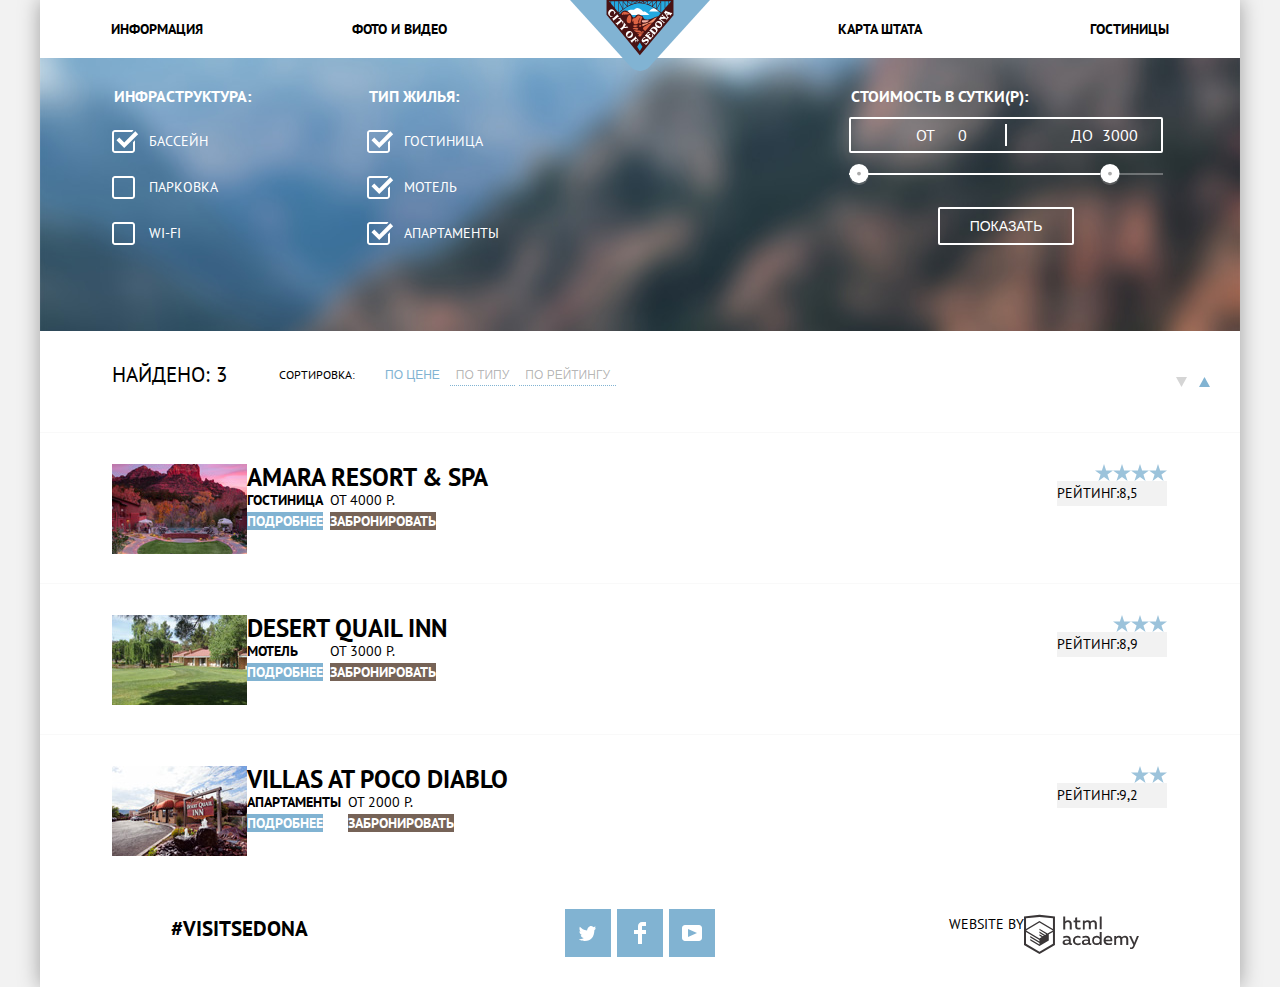
==== inner.html @ 5aea5236 "до половины второй страницы" ====
<!DOCTYPE html>
<html lang="ru">
  <head>
    <meta charset="utf-8">
    <title>HTML Academy: Седона</title>
    <link href="https://fonts.googleapis.com/css?family=PT+Sans:400,700&amp;subset=cyrillic" rel="stylesheet">
    <link href="css/normalize.css" rel="stylesheet">
      <link href="css/style.css" rel="stylesheet">
  </head>
  <body>
    <div class="page-content">
      <header class="main-header">
        <nav class="main-navigation">
          <a href="index.html" class="main-header-logo">
            <img class="main-logo" src="img/logo.svg"  alt="Логотип страницы 'Седона'">
          </a>
          <ul class="site-navigation">
            <li  class="left-side-navigation"><a href="info.html">Информация</a></li>
            <li  class="left-side-navigation"><a href="photo-and-video.html">Фото и видео</a></li>
            <li class="right-side-navigation"><a href="map-of-state.html">Карта штата</a></li>
            <li class="right-side-navigation"><a href="inner.html">Гостиницы</a></li>
          </ul>
      </nav>
    </header>


    <main class="second-page">
      <h1 class="visually-hidden">Гостиницы</h1>
      <section class="filtres">
        <h2 class="visually-hidden">Фильтры</h2>
        <form method="post" class="filtres-form" action="https://echo.htmlacademy.ru">
          <div class="inner-column">

            <fieldset class="infrastructure">
              <legend>Инфраструктура:</legend>
              <ul>
                <li class="checkbox" >
                  <input id="1" type="checkbox" name="pool" checked class="visually-hidden">
                  <label for="1">Бассейн</label>
                </li>
                <li class="checkbox">
                  <input id="2" type="checkbox" name="parking" class="visually-hidden">
                  <label for="2">Парковка</label>
                </li>
                <li class="checkbox">
                  <input id="3" type="checkbox" name="wi-fi" class="visually-hidden">
                  <label for="3">Wi-fi</label>
                </li>
              </ul>
           </fieldset>

           <fieldset class="type-of-housing">
             <legend>Тип жилья:</legend>
             <ul>
               <li class="checkbox">
                 <input  id="4" type="checkbox" name="hotel" checked class="visually-hidden">
                 <label  for="4"> Гостиница </label>
               </li>
               <li class="checkbox">
                 <input  id="5" type="checkbox" name="motel" checked class="visually-hidden">
                 <label for="5" > Мотель</label>
               </li>
               <li class="checkbox">
                 <input  id="6" type="checkbox" name="apartments" checked class="visually-hidden">
                 <label for="6" >Апартаменты</label>
               </li>
             </ul>
           </fieldset>

           <fieldset class="cost">
             <fieldset class="cost-per-day">
               <legend>Стоимость в сутки(Р):</legend>
               <div class="price-controls">
                 <label>от<input class="from" type="text" name="from"  value="0"></label>
                 <label>до<input class="before" type="text" name="before"  value="3000"></label>
               </div>
             </fieldset>
             <fieldset class="range-group">
               <legend class="visually-hidden">Ранжирование стоимости</legend>
                 <div class="range">
                   <div class="bar"></div>
                 </div>
                 <span class="range-batton1"></span>
                 <span class="range-batton2"></span>
             </fieldset>
             <button type="submit" class="button-results">Показать</button>
           </fieldset>
        </div>
      </form>
      </section>

      <section class="sort">
        <p class="resuls-search">Найдено: 3</p>
        <h2>Сортировка:</h2>
        <div>
        <button type="button" class="choose choose-active">По цене</button>
        <button type="button" class="choose">По типу</button>
        <button type="button" class="choose">По рейтингу</button>
        <div>
          <button class="up-down up"><svg xmlns="http://www.w3.org/2000/svg" width="11" height="10" viewBox="0 0 11 10"><path fill="#81b3d2" d="M5.5 0L0 10h11z"/></svg>
          </button>
        </div>
        <div>
          <button class="up-down down"><svg xmlns="http://www.w3.org/2000/svg" width="11" height="10" viewBox="0 0 11 10"><path fill="#d5d5d5" d="M5.5 10L0 0h11"/></svg>
          </button>
        </div>
        </div>
      </section>

      <section class="found">
        <h2 class="visually-hidden">Результаты поиска</h2>
        <ul class="list-found">


          <li class="inner-column-results">
            <div class="inner-column-photo">
              <img src="img/layer-21.jpg" width="135" alt="Фото гостиницы">
            </div>
            <div class="inner-column-hotel">
              <a href="#" class="text-behavior">
                <h3>Amara Resort & Spa</h3>
              </a>
              <div class="mini-column">
              <div class="mini-column-1">
              <h4>Гостиница</h4>
              <a href="#" class="button-detail">Подробнее</a>
              </div>
              <div class="mini-colimn-2">
              <span>от 4000 р.</span>
              <a href="#" class="button-book">Забронировать</a>
            </div>
            </div>
           </div>
           <div class="inner-column-rating">
             <div class="stars">
                <div class="rating-visual"></div>
                <div class="rating-visual"></div>
                <div class="rating-visual"></div>
                <div class="rating-visual"></div>
           </div>
             <span class="rating">Рейтинг:8,5</span>
           </div>
         </li>


         <li class="inner-column-results">
           <div class="inner-column-photo">
            <img src="img/layer-22.jpg" width="135" height="90" alt="Фото гостиницы">
          </div>
          <div class="inner-column-hotel">
            <a href="#" class="text-behavior">
              <h3>Desert Quail Inn</h3>
            </a>
            <div class="mini-column">
              <div class="mini-column-1">
                <h4>Мотель</h4>
                <a href="#" class="button-detail">Подробнее</a>
             </div>
             <div class="mini-column-2">
               <span>от 3000 р.</span>
               <a href="#" class="button-book">Забронировать</a>
             </div>
           </div>
         </div>
         <div class="inner-column-rating">
           <div class="stars">
              <div class="rating-visual"></div>
              <div class="rating-visual"></div>
              <div class="rating-visual"></div>
         </div>
           <span class="rating">Рейтинг:8,9</span>
         </div>
       </li>


          <li class="inner-column-results">
            <div class="inner-column-photo">
            <img src="img/layer-89-copy.jpg" width="135" height="90" alt="Фото гостиницы">
            </div>
            <div class="inner-column-hotel">
                <a href="#" class="text-behavior">
                  <h3>Villas at Poco Diablo</h3>
                </a>
              <div class="mini-column">
                 <div class="mini-column-1">
                   <h4>Апартаменты</h4>
                   <a href="#"  class="button-detail">Подробнее</a>
                 </div>
                 <div class="mini-column-2">
                    <span>от 2000 р.</span>
                    <a href="#" class="button-book">Забронировать</a>
                </div>
              </div>
            </div>
            <div class="inner-column-rating">
              <div class="stars">
                <div class="rating-visual"></div>
                <div class="rating-visual"></div>
            </div>
              <span class="rating">Рейтинг:9,2</span>
            </div>
          </li>


        </ul>
      </section>



    </main>
    <footer class="main-footer-second">
      <p class="hashtag">#visitSEDONA</p>
    <div>
      <ul class="footer-social">
        <li> <a class="social-button social-button-1" href="#"><span class="visually-hidden">Твиттер</span>
          <svg xmlns="http://www.w3.org/2000/svg" xmlns:xlink="http://www.w3.org/1999/xlink" width="17" height="15" viewBox="0 0 17 15"><path fill="#FFF" d="M10.95.144c1.685-.496 2.984.27 3.577 1.179.673-.231 1.331-.481 2.011-.708a2.345 2.345 0 0 1-.857 1.768c.685.17 1.304-.491 1.304-.491-.169 1-1.006 1.788-1.563 2.024-.231 6.75-3.175 11.217-10.077 11.082h-.446c-.41 0-4.164-.46-4.898-1.887 2.271.196 3.893-.422 4.693-1.177-.96-.3-2.679-.477-2.979-2.95.349.106.564.228 1.19.119C1.705 8.247.374 7.53.448 5.33c.285.328 1.067.536 1.34.472C1.085 5.561-.182 2.442.894.85c1.818 1.854 3.735 3.606 7.152 3.773C8.254 2.33 9.183.793 10.95.144z"/></svg>
        </a></li>
        <li> <a class="social-button social-button-2" href="#"><span class="visually-hidden">Фейсбук</span>
          <svg version="1.1" id="Layer_2" xmlns="http://www.w3.org/2000/svg" xmlns:xlink="http://www.w3.org/1999/xlink" x="0px" y="0px"
          	 width="12px" height="22px" viewBox="0 0 12 22" enable-background="new 0 0 12 22" xml:space="preserve">
          <path fill="#FFFFFF" d="M12,4V0H8C5.791,0,4,1.791,4,4v4H0v4h4v10h4V12h4V8H8V4H12z"/>
          </svg></a></li>
        <li> <a class="social-button social-button-3" href="#"><span class="visually-hidden">Ютуб</span><svg xmlns="http://www.w3.org/2000/svg" xmlns:xlink="http://www.w3.org/1999/xlink" width="20" height="16" viewBox="0 0 20 16"><path fill="#FFF" d="M17 0H3C1.35 0 0 1.35 0 3v10c0 1.65 1.35 3 3 3h14c1.65 0 3-1.35 3-3V3c0-1.65-1.35-3-3-3zM6.027 11.998V4.002L15.014 8l-8.987 3.998z"/></svg>
    </a></li>
      </ul>
      </div>


      <p class="footer-copyright">
        WEBSITE by
        <a class="academy" href="https://htmlacademy.ru"><span class="visually-hidden"> HTML Academy</span>
        <svg  class="academy-logo" width="115px" height="41px" id="Layer_1" data-name="Layer 1" xmlns="http://www.w3.org/2000/svg" viewBox="0 0 108.08 36.85">  <path d="M44.61,26.88a2,2,0,0,0,.55-0.1v1.33a3.25,3.25,0,0,1-1.18.21,1.67,1.67,0,0,1-1.67-1,4.84,4.84,0,0,1-3.14,1.08c-1.51,0-2.91-.83-2.91-2.55,0-2.13,2-2.79,3.71-2.79a11.08,11.08,0,0,1,2.17.25v-0.3c0-1-.76-1.77-2.19-1.77a7.42,7.42,0,0,0-3,.64v-1.7a10.21,10.21,0,0,1,3.19-.55c2.36,0,3.81,1.12,3.81,3.65v3a0.54,0.54,0,0,0,.49.59h0.17Zm-6.44-1.13A1.35,1.35,0,0,0,39.63,27h0.11a3.39,3.39,0,0,0,2.41-1V24.58a9.72,9.72,0,0,0-1.81-.21c-1,0-2.16.33-2.16,1.38h0Zm12.36-6.11a5,5,0,0,1,2.57.64V22a4.08,4.08,0,0,0-2.3-.7,2.75,2.75,0,1,0,0,5.49,5,5,0,0,0,2.43-.64v1.71a6.27,6.27,0,0,1-2.76.57A4.21,4.21,0,0,1,46,24.51q0-.21,0-0.41a4.32,4.32,0,0,1,4.18-4.46h0.38Zm12.17,7.24a2,2,0,0,0,.55-0.1v1.33a3.25,3.25,0,0,1-1.18.21,1.67,1.67,0,0,1-1.67-1,4.84,4.84,0,0,1-3.14,1.08c-1.51,0-2.91-.83-2.91-2.55,0-2.13,2-2.79,3.71-2.79a11.08,11.08,0,0,1,2.17.25v-0.3c0-1-.76-1.77-2.19-1.77a7.42,7.42,0,0,0-3,.64v-1.7a10.21,10.21,0,0,1,3.19-.55c2.36,0,3.81,1.12,3.81,3.65v3a0.54,0.54,0,0,0,.49.59h0.17Zm-6.44-1.13A1.35,1.35,0,0,0,57.73,27h0.11a3.39,3.39,0,0,0,2.41-1V24.58a9.72,9.72,0,0,0-1.81-.21c-1.06,0-2.16.33-2.16,1.38h0ZM73,16V28.2H71.35V26.88a3.88,3.88,0,0,1-3.19,1.54,4.4,4.4,0,0,1,0-8.78,3.81,3.81,0,0,1,3,1.3V16H73Zm-4.53,5.22a2.76,2.76,0,1,0,0,5.52A2.86,2.86,0,0,0,71.15,25V23A2.91,2.91,0,0,0,68.49,21.27ZM79,19.64c3.31,0,4.46,2.68,3.92,5.09H76.7c0.21,1.5,1.67,2.11,3.19,2.11a6.11,6.11,0,0,0,2.64-.59v1.6a7.14,7.14,0,0,1-3,.57C77,28.42,74.78,27,74.78,24a4.18,4.18,0,0,1,4-4.39H79Zm0.09,1.54a2.28,2.28,0,0,0-2.44,2.1v0.06H81.3A2,2,0,0,0,79.13,21.18Zm5.73,7V19.87h1.65v1a3.81,3.81,0,0,1,2.78-1.27A2.86,2.86,0,0,1,91.89,21a4.12,4.12,0,0,1,2.91-1.33A3.06,3.06,0,0,1,98,23V28.2h-1.9V23.05a1.59,1.59,0,0,0-1.42-1.75H94.42a2.8,2.8,0,0,0-2.07,1.12V28.2h-1.9V23.05A1.59,1.59,0,0,0,89,21.31H88.8a3,3,0,0,0-2.21,1.29v5.63H84.86Zm21.31-8.33h1.9l-3.91,9.46c-0.9,2.17-2.09,2.86-3.35,2.86a4.76,4.76,0,0,1-1.1-.14V30.46a2.86,2.86,0,0,0,.85.12c0.9,0,1.58-.64,2.07-1.9l0.17-.42-4-8.4h2l2.86,6.29ZM38.73,1.46V6.22a3.81,3.81,0,0,1,2.7-1.14,3.25,3.25,0,0,1,3.44,3.4v5.15H43V8.72a1.81,1.81,0,0,0-1.61-2h-0.3a2.93,2.93,0,0,0-2.32,1.39v5.52h-1.9V1.46h1.9ZM49.94,2.31v3h3V6.91h-3v3.81c0,1.1.5,1.46,1.58,1.46a4.49,4.49,0,0,0,1.69-.33v1.6A6.8,6.8,0,0,1,51,13.8a2.55,2.55,0,0,1-2.86-2.74V6.89H46.58V5.26h1.5V2.74Zm5.4,11.31V5.28H57v1A3.81,3.81,0,0,1,59.77,5a2.86,2.86,0,0,1,2.6,1.33A4.12,4.12,0,0,1,65.28,5,3.06,3.06,0,0,1,68.44,8.4v5.21h-1.9V8.46a1.59,1.59,0,0,0-1.42-1.75H64.89a2.8,2.8,0,0,0-2.07,1.12v5.78h-1.9V8.46A1.59,1.59,0,0,0,59.5,6.71H59.27A3,3,0,0,0,57.06,8v5.63H55.34ZM71.17,1.45H73V13.6H71.17V1.45ZM14.71,0H14.55L0,1.54V28.21l14.55,8.66,14.55-8.66V1.54Zm12.5,27.1L14.55,34.64,1.9,27.12V16.18l12.59,7.5V25L5.86,19.9v1.31l8.68,5.21v1.39L5.87,22.65V24l8.68,5.21,8.75-5.24V18.31L27.2,16V27.12Zm0-12.53-3.48,2-1.6,1L14.51,13v1.31L21,18.23H21l-0.14.09-1,.54-5.37-3.2V17l4.24,2.52-1,.67-3.2-1.9v1.31l2.1,1.24L14.5,22.1,2,14.65,14.51,7.11Zm0-1.32L14.49,5.76,1.91,13.25v-10L14.56,1.92,27.21,3.25v10h0Z" transform="translate(0 -0.02)" fill="#3a3637"/></svg>
        </a>
      </p>
    </footer>
  </div>
  </body>
</html>
---- css/style.css ----
body {
  margin: 0;
  padding: 0;
  font-family: "PT Sans", Arial, sans-serif;
  font-size: 14px;
  line-height: 21px;
  font-weight: 400;
  color: #000000;
  text-transform: uppercase;
  background-color: #f2f2f2;
  position: relative;

}
.page-content{
  box-shadow: 0 0 20px rgba(0, 0, 0, 0.35);
}
.background-logo{
  background-color: #695b59;
  background-image:  url("../img/background-photo.jpg");
  background-position: 25% 28.5%;
  width: 100%;
  position: relative;
  z-index: 1;
  /* font-size: 0;
  line-height: 0; */
}

.background-logo::after{
content: "";
position: absolute;
bottom: -2px;
left: 0;
width: 1201px;
height: 59px;
background-image: url("../img/polygon.png");
}
.visually-hidden {
  position: absolute;
  clip: rect(0 0 0 0);
  width: 1px;
  height: 1px;
  margin: -1px;
}
.filtres{
  font-size: 14px;
  line-height: 21px;
  font-weight: 700;
  color: #ffffff;
  background-color: #686d73;
  background-image: url("../img/filter-background.jpg");
  width: 1200px;
  background-position: center;
  background-repeat: no-repeat;
  /* height: 218px; */
}
a {
  text-decoration: none;
  color: inherit;
  font: inherit;
}
.logo{
  width:459px;
}
.main-navigation {

  font-size: 14px;
  line-height: 26px;
  font-weight: 700;
  background-color: #ffffff;
}
.site-navigation{
  list-style: none;
  font-weight: 700;

}
.site-navigation a:hover{
  color: #81b3d2;
}
.site-navigation a:focus{
  color: rgba(0, 0, 0, 0.3);
}

.site-navigation .hotel-active{
  color: #766357;
}

.welcome{
padding-top: 58px;
padding-bottom: 52px;
margin-right: 7px;
}

.introduce{
  font-size: 21px;
  line-height: 26px;
  font-weight: 700;
  margin: 0 auto;
  margin-bottom: 28px;
  text-align: center;
  max-width: 450px;
padding: 0;
}
.reasons{
  font-size: 14px;
  line-height: 26px;
  font-weight: 400;
  text-align: center;
  margin: 0;
}

.features-list{
  list-style: none;
  text-align: center;
}

.feature-item {
  text-align: center;
}
.feature-grey-items:first-child p{
  margin-left:52px;
  margin-right:55px;
}
.feature-grey-items:last-child p{
  margin-left: 62px;
  margin-right: 60px;
}
.feature-grey-items:nth-child(2) p{
  margin-left: 49px;
  margin-right: 53px;
}
.feature-item h3

.feature-item h3,
.advice-list h4 {
  font-size: 21px;
  line-height: 21px;
  font-weight: 700;
}
.photo1, .photo2{
  width:800px;
}
.feature-blue{
  color: #ffffff;
  background-color: #81b3d2;
}
.feature-blue h3 {
  font-size: 21px;
  line-height: 21px;
  font-weight: 700;
  margin: 0 auto;
  text-align: center;
  width: 200px;
}
.feature-grey{
  color: #000000;
  background-color: #eeeeee;
}
.feature-grey h3 {
  font-size: 21px;
  line-height: 21px;
  font-weight: 700;
}
.search-hotel{
  background-color: #ffffff;
  color: #000000;
  text-align: center;
}
.search-hotel h2{
  font-size: 30px;
  line-height: 36px;
}

.button-search{
  font-size: 21px;
  line-height: 26px;
  color:#ffffff;

  font-weight: 700;
  background-color:#766357;

  text-transform: uppercase;
  border:none;
}
.button-search:hover{
  background-color: #604e43;
}
.button-search:focus{
  background-color: #503e33;
  color:#928a85;
}
.form-hotel{
  font-weight: 700;
  color:black;
  font-size: 14px;
  line-height: 26px;
}
.form-hotel input{

  background-color: #f2f2f2;
  border: none;
  min-height: 36px;
  font: inherit;
  font-size: 14px;
  line-height: 26px;
}
.page-content input[type="text"]::-webkit-input-placeholder {
   color: #000000;
   text-transform: uppercase;
   padding-left: 10px;
  }
  .page-content input[type="text"]::-moz-placeholder {
   color: #000000;
   text-transform: uppercase;
   padding-left: 10px;
  }
  input:hover, input:focus, input:active{
    padding: 0;
  }
.form-hotel input:hover{
  font: inherit;
  background-color:#ebebeb;
  border: 1px solid #ebebeb;
}
.form-hotel input:focus{
  background-color: #ffffff;
  border: 1px solid #e5e5e5;
}
.form-buttom{
  background-color: #f2f2f2;
  width: 38px;
  text-align: center;
  border: none;
}
.plus-minus{
  color:#a9a9a9;
  font-size: 14px;
  line-height: 26px;
}
.plus-minus:hover{
  color:#000000;
}
.plus-minus:focus,
.plus-minus:active{
  color:#81b3d2;
}
.search{
  font-size: 21px;
  line-height: 26px;
  font-weight: 700;
  width: 458px;
  color: #ffffff;
  background-color: #81b3d2;
  vertical-align: middle;
  text-transform: uppercase;
  border:none;
}
.search:hover{
  background-color: #669ec0;
}
.search:focus{
  background-color: #5496bd;
  color: rgba(255, 255, 255, 0,3);
}
.button-results{
  text-align: center;
  font-size: 14px;
  line-height: 21px;
  border:2px solid white;
  background-color: transparent;
  color:white;

}
.button-results:hover{
  background-color: white;
  color:black;
}
.sort h2{
  color:black;
  font-size: 12px;
  line-height: 18px;
  font-weight: 400;
}
.resuls-search{
  font-size: 21px;
  color: black;
}
.sort .choose{
  font-size: 12px;
  line-height: 18px;
  color: rgba(0, 0, 0, 0.3);
  border: none;
  border-bottom: 1px dotted;
  border-color: #81b3d2;
  background-color: white;
  text-transform: uppercase;
}
.sort .choose:hover{
  color:#81b3d2;
  border-bottom: 1px dotted;
}
.sort .choose:focus{
  color: black;
  border-bottom: none;
}
.sort .choose-active{
  color:#81b3d2;
  border-bottom: none;
}
.sort{
  position: relative;

}
.down{
  position: absolute;
  right:58px;
  bottom: 34px;
  width: 11px;
  height: 10px;
  background-color: transparent;
  border: none;
  fill:#d5d5d5;
}
.up{
  right:35px;
  position: absolute;
  bottom: 34px;
  width: 11px;
  height: 10px;
  background-color: transparent;
  border: none;

}
.up-down:hover path{
  fill: #242021;
}
.up-down:focus path{
  fill: #83b4d3;
}


.list-found{
  list-style: none;
}
.list-found h3{
  margin:0;
}
.button-detail, .button-book{
  font-size: 14px;
  line-height: 21px;
  font-weight: 700;
  border: none;
  color: white;
  text-transform: uppercase;
}
.button-detail{
  background-color: #81b3d2;
  min-width:110px;
  border: none;
}
.button-detail:hover{
  background-color: #669ec0;
}
.button-detail:focus{
  background-color: #5496bd;
}

.button-book{
background-color: #766357;
min-width: 142px;
border: none;
}
.button-book:hover{
background-color: #604e43;
}
.button-book:focus{
background-color: #503e33;
}
.rating{
  font-size: 14px;
  line-height: 25px;
  font-weight: 400;
  max-width: 110px;
  max-height: 27px;
  background-color: #f2f2f2;
}
.text-behavior{
  font-size: 21px;
  line-height: 26px;
  font-weight: 700;
  color: #000000;
}
.text-behavior:hover, .text-behavior:focus{
  color: #81b3d2;
}
.text-behavior:active{
  color:rgba(0, 0, 0, 0.3);
}
.hashtag{
  font-size: 21px;
  line-height: 25px;
  font-weight: 700;
}


/* сеточные стили */
.page-content{
  width: 1200px;
  margin:0 auto;
  background-color: #ffffff;
}
.main-header{
  margin:0;
  padding:0;
}
.main-navigation{
  position: relative;
  width: 100%;
}
.main-logo{
  width:140px;
  position: absolute;
  left: 50%;
  transform: translateX(-50%);
  z-index: 2;
}
.site-navigation{
  padding-left: 71px;
  padding-right: 71px;
  display: flex;
  margin: 0;
}
.site-navigation li{
  padding-top: 16px;
  padding-bottom: 16px;

}
.left-side-navigation{
  width: 20%;
  text-align: left;
  margin-right:29px;
}
.right-side-navigation{
  width: 20%;
  text-align: right;
  margin-left: auto;
}
.site-navigation li:last-child{
  margin-left: 35px;
}

/*  остановилась тут*/
.background-logo{
    text-align: center;
}
.logo{
  padding: 76px;
}


.blue-text{
  width: 33.333%;
   padding: 47px 10px 10px 10px;
}
.features-list h3,
.features-list h4{
  max-width: 165px;
  margin: 0 auto;
  margin-bottom: 25px;
  text-align: center;
}
.features-list .number{
  margin: 0 auto;
  margin-bottom: 21px;

}
.feature-grey-items{
  width: 33.333%;
  padding: 47px 10px 14px 9px;
}
.feature-grey-items h3{
  max-width: 120px;
}
.feature-blue>.blue-text p{

  margin-left: 37px;
  margin-right: 38px;

}
.blue-photo+.blue-text p{
  max-width: 302px;
  margin: 0 auto;
}
.blue-text,
.feature-grey-items{
  min-height: 195px;
}
.blue-photo{
  width:66.666%;
  line-height: 0;
}
.features-list {
  margin: 0;
  padding:0;
}
.feature-blue{
  width: 1200px;
  display: flex;


}
/* .feature-blue>.blue-text p{
  margin-left: 20px;
  margin-right: 20px;
} */
.advice-list{
  display: flex;

}
.advice-list-items{
  width: 33%;
  padding:50px;
  min-height: 118px;

}
.advice-list-items{
  padding-top: 161px;
  position: relative;
}
.icon-1 h4::before {
  content: "";
  position: absolute;
  width: 75px;
  height: 72px;
  top: 60px;
  left: 161px;
  background-color: #ffffff;
  background-image: url(../img/icon-1.svg);
  background-repeat: no-repeat;
  background-position: center;
  background-size: contain;
}
.icon-3 h4::before {
  content: "";
  position: absolute;

  width: 74px;
  height: 70px;
  top: 61px;
  left: 163px;
  background-color: #ffffff;
  background-image: url(../img/icon-3.svg);
  background-repeat: no-repeat;
  background-position: top center;
  background-size: contain;
}
.icon-2 h4::before {
  content: "";
  position: absolute;
  width: 64px;
  height: 76px;
  top: 56px;
  left: 167px;
  background-color: #ffffff;
  background-image: url(../img/icon-2.svg);
  background-repeat: no-repeat;
  background-position: top center;
  background-size: contain;
}
/* .advice-list-items p{
  margin: 0;

} */


.feature-grey{
  display:flex;

  padding: 0;
  width: 100%;
}
.feature-grey-items{
  width: 33.333%;
}
.feature-grey-items h3{
  margin-top: 0;
  margin-left: auto;
  margin-right: auto;
}
.feature-grey-items p{
margin-left: auto;
margin-right: auto;
}
.search-hotel h2{
  margin: 0;
  margin-top: 51px;
  margin-bottom: 24px;

}
.search-hotel p{
  margin: 0 auto;
  margin-bottom: 46px;
line-height: 24px;
}
.button-search{
  padding-left: 100px;
  padding-top:31px;
  padding-right: 100px;
  padding-bottom: 31px;
  width: 569px;
  text-align: center;
  vertical-align: middle;
}
.form-hotel{

  display:flex;
  position: relative;

  /* flex-wrap: wrap; */
}
.form1,
.form2{
  width:460px;
}
.form3,
.form4{
  width: 228px;
}

.form2,
.form3,
.form4{
  margin-top: 29px;
}
.form3,
.form4{
  margin-bottom: 55px;
}

.map{
  width:100%;
  }

.form-hotel-items{
  width:458px;
  display: flex;
  flex-wrap: wrap;
padding:55px;
  position: absolute;
  left:50%;
  margin-left: -284px;
text-align: left;
  background-color: #ffffff;
}

.form1 input,
.form2 input{
  width: 346px;

}
.form1,
.form2{
  position: relative;
  display: flex;
}
.form3{
  margin-right: 54px;
}
.form3,
.form4{
  display: flex;

}
.form3 label{
padding-top: 6px;
  width: 112px;
}
.form4 label{

  padding-top: 6px;
  width: 64px;
}
.form4{
width: 176px;
  text-align: left;
}
.calendar{
  position: absolute;
  right: 10px;
  top: 7px;

}


svg rect{
  fill:#a9a9a9;
}
.calendar:hover path,
.calendar:hover rect{
  fill:#292929;
}
.calendar:focus path,
.calendar:focus rect{
  fill:#b3d1e4;
}
.form1 label,
.form2 label{

  width:112px;
  padding-top: 5px;
}
.search{
  padding-top: 15px;
  padding-bottom: 15px;
}
 .main-footer{
  display: flex;
  text-align: center;
  width: 1200px;
  padding-top: 25px;
  padding-bottom: 10px;
}
.hashtag{
  width: 33%;
  margin: 0;
  /* margin-top: 47px; */
  /* margin-bottom: 63px; */
  display: block;
  padding-left: 20px;
  padding-top: 17px;

}
.footer-social{
  list-style: none;
  margin: 0 auto;
  padding: 0;
  padding-top: 10px;
  padding-left: 145px;
  padding-bottom: 30px;
  /* margin-top: 28px; */
  /* margin-bottom: 37px; */
  display: flex;
}
.footer-copyright{
  width: 33%;
  /* margin-top: 30px; */
  margin-right: 101px;
}
.footer-social ul{
  list-style: none;
  padding: 0;
}
.footer-social li{
 padding: 0;
}
.social-button{
  width: 46px;
  height: 48px;
  margin-right: 6px;
}
.main-footer div{
  width: 33%;
}
.social-button{
  background-color: rgba(129, 179, 210, 1);
}

.social-button:hover{
  background-color: rgba(102, 158, 192, 1);
}

.social-button:focus {
background-color: rgba(84, 150, 189, 1);
}
.social-button:focus path{
fill: rgba(0, 0, 0, 0.3);
}
.academy path{
  fill:#3a3637;
}

.academy:hover path{
  fill:#9cc3db;
}
.academy:focus path{
  fill:#dbdadb;
}
.footer-copyright span{
  padding-top: 8px;
padding-right: 10px;
}
.footer-copyright{
  display: flex;
  justify-content: flex-end;
margin-top: 15px;
}


/*  дальше вторая страница*/
.inner-column{
  display: flex ;
  padding: 28px 72px;
}
.inner-column li{
  list-style: none;
}
.inner-column fieldset{
  margin: 0;
  padding: 0;
}
.inner-column legend{
  font-size: 16px;
  line-height: 21px;
  font-weight: 700;
}
.infrastructure legend,
.type-of-housing legend{
  margin-bottom: 10px;
}
.infrastructure li:not(:last-child),
.type-of-housing li:not(:last-child){
  margin-bottom: 25px;

}
.infrastructure li,
.type-of-housing li{

  padding-left: 17px;
}

.checkbox label {
  padding-left: 20px;
  position: relative;
  font-weight: 400;
}

.checkbox label::before {
  content: '';
  display: block;
  width: 23px;
  height: 23px;
  background-image: url(../img/checkbox-off.svg);
  position: absolute;
  left: -17px;
  top: -2px;
  background-size: contain;
}
input:checked+label::before {
  content: '';
  display: block;
  width:27px;
  height:23px;
  background-image: url(../img/checkbox-on.svg);
  position: absolute;
  left: -17px;
  top: -2px;
  background-size: contain;
}
.price-controls input {
  width: 50px;
  margin: 0;

  color: inherit;
  font: inherit;

  background: none;
  border: none;

}

.checkbox-of{
  position: relative;
}
.checkbox-on svg,
.checkbox-of svg{
  position: absolute;
  left: 0;
  fill: #ffffff;
}

.checkbox-on svg:hover,
.checkbox-of svg:hover{
  fill: #ffffff;
}
.checkbox-on svg:focus,
.checkbox-of svg:focus{
  fill: #656666;
} */
.filtres{
  width:100%;
}
ul{
  list-style: none;
  padding: 0;
}
.infrastructure,
.type-of-housing{
  min-width: 255px;
  border: none;
}
.cost-per-day legend{
  margin-bottom: 10px;
}

.price-controls{
  min-height: 32px;
  margin-bottom: 20px;
  border: 2px solid #ffffff;
  border-radius: 2px;
  font-size: 0;
position: relative;
}
.price-controls::after {
  content: "";
  position: absolute;

  width: 2px;
  height: 22px;
  top: 50%;
  left: 50%;
transform: translate(-50%, -50%);
  background: #ffffff;
}

.price-controls label {
  display: inline-block;
  vertical-align: top;
  cursor: pointer;
  width: 90px;
    padding-left: 65px;
    font-size: 16px;
 line-height: 21px;
 margin-top: 5px;
 font-weight: 400;

}
.price-controls .before,
.price-controls .from {
    width: 50px;
    margin: 0;
    font-size: 16px;
    line-height: 21px;
    background: none;
    border: none;
  }
.inner-column .cost{
  border:none;
  max-width: 330px;
margin-left: auto;
margin-right: 5px;

}
.range-group{
  position: relative;
border: none;

}
.range-group .range {
  height: 2px;
  background: rgba(255, 255, 255, 0.3);
  margin-bottom: 32px;

}
.range-group .bar {
  width: 80%;
  height: 2px;
  background: #ffffff;
}
.range-batton1,
.range-batton2{
  background-image: url(../img/filter-button.svg);
  background-repeat: no-repeat;
  width: 20px;
  height: 22px;
  fill:#ABABAB;
  position:absolute;
}
.range-batton1:hover,
.range-batton2:hover{
  transform: scale(1.1);
  width: 22px;
  height: 24px;
}

.range-batton1{
  top: -9px;
  left: 0;
}
.range-batton2{
  top: -9px;
  left: 80%;
}

.button-results {
  display: block;

  padding: 7px 30px;
margin: 0 auto;
  font-size: 14px;
  line-height: 20px;
  color: #ffffff;
  text-transform: uppercase;

  background: transparent;
  border: 2px solid #ffffff;
  border-radius: 2px;
  cursor: pointer;
}
.from,
.before{
  background-color: transparent;
  color:#ffffff;
  text-align: center;
  border: none;

}
.from{
  border-right: none;
}
.before{
  border-left: none;
}
.cost-per-day{
    border: none;
}




.inner-column{
  min-height: 217px;
}



.range{
  border:none;
  margin: 0 auto;
}


.sort{
  display:flex;
  align-items: center;
  min-height: 87px;
}
.sort h2{

  margin: 0;
  margin-left: 32px;
  width: 100px;
}
.sort p{

  margin: 0;
  margin-left: 72px;
  min-width: 135px;
}
.rating-visual{
  background-image: url(../img/star.svg);
  background-repeat: no-repeat;
  width: 18px;
  height: 17px;
  fill:#9cc3db;
  background-size: contain;
}
.rating-visual,
.stars{
  display: flex;
  justify-content: flex-end;
  max-width: 110px;

}
.inner-column-results{
  display:flex;
  border-top: 1px solid #f9f9f9;
min-height: 119px;
padding-top: 31px;
}
.list-found{
  padding: 0;
}

.inner-column-photo{
  margin-left:72px;
}
.inner-column-hotel{
  width:780px;
  padding-right:15px;
  margin-right: 15px;
  text-align: left;
}
.inner-column-rating{
width: 183px;
}
.mini-column{
  display: flex;
}
.mini-column-1{
  margin-right: 7px;
}
h4{
  margin:0;
}
div span{
  display: block;
}
.social-button{
  width: 46px;
  height: 48px;
  background-color: #81b3d2;
  display: flex;
  align-items: center;
  justify-content: center;
}
.footer-social{
  display: flex;

}
.main-footer{
  background-color: rgba(255, 255, 255, 0.9);
  position: absolute;
  bottom: 5px;
}
.minus,
.plus{
  color: rgba(0, 1, 1, 0.15);
  margin: auto;
  font-size: 21px;
  line-height: 26px;
  font-weight: 700;
}

.plus:hover,
.minus:hover{
  color:#292929;
}
.plus:active,
.minus:active{
  color:#b3d1e4;
}
.main-footer-second{
  display: flex;
  text-align: center;
}
.main-footer-second div{
  width: 33%;
}
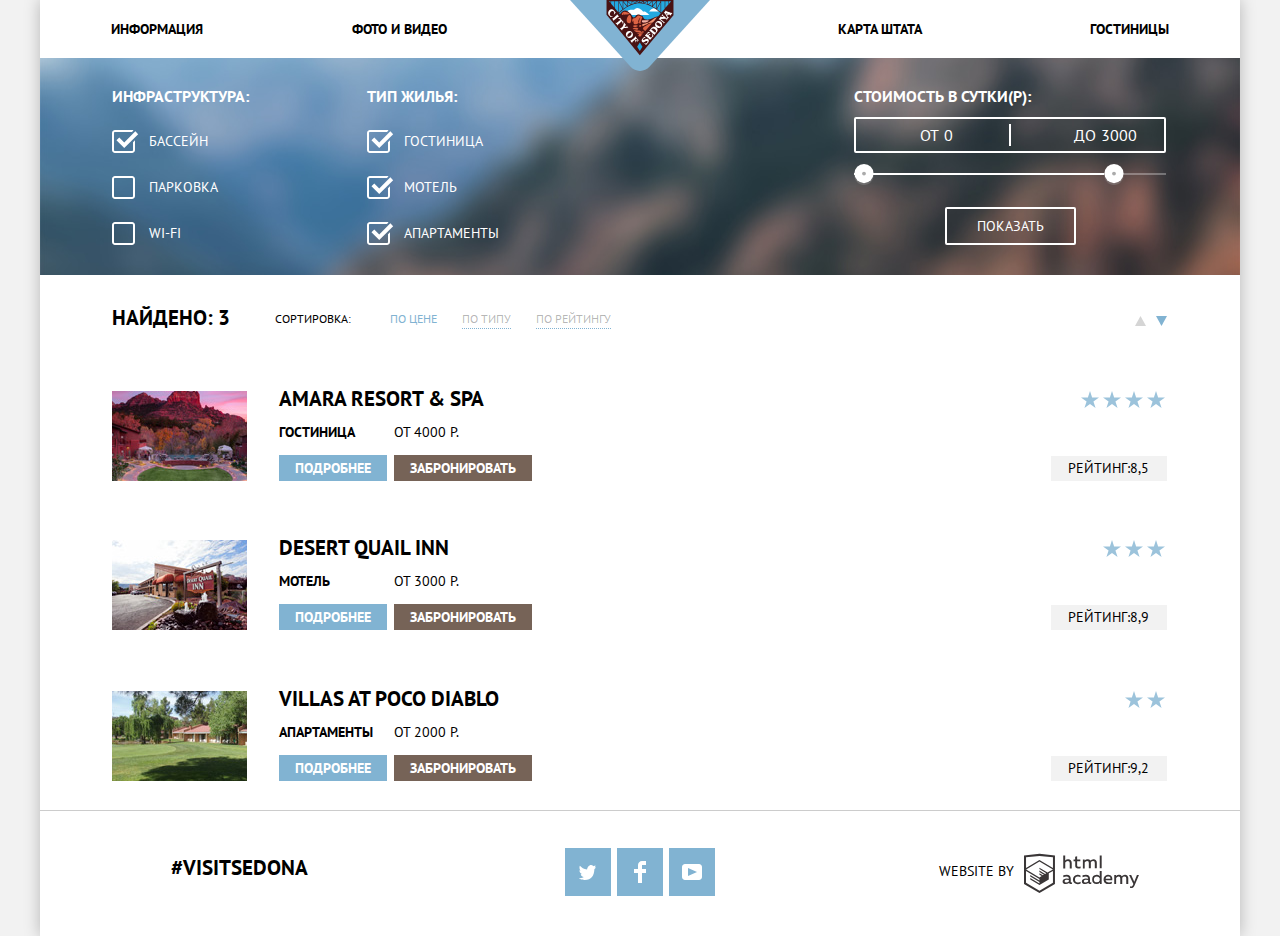
==== commit 04a33871: "доброе утро" ====
--- a/inner.html
+++ b/inner.html
@@ -5,7 +5,7 @@
     <title>HTML Academy: Седона</title>
     <link href="https://fonts.googleapis.com/css?family=PT+Sans:400,700&amp;subset=cyrillic" rel="stylesheet">
     <link href="css/normalize.css" rel="stylesheet">
-      <link href="css/style.css" rel="stylesheet">
+    <link href="css/style.css" rel="stylesheet">
   </head>
   <body>
     <div class="page-content">
@@ -15,224 +15,201 @@
             <img class="main-logo" src="img/logo.svg"  alt="Логотип страницы 'Седона'">
           </a>
           <ul class="site-navigation">
-            <li  class="left-side-navigation"><a href="info.html">Информация</a></li>
-            <li  class="left-side-navigation"><a href="photo-and-video.html">Фото и видео</a></li>
+            <li class="left-side-navigation"><a href="info.html">Информация</a></li>
+            <li class="left-side-navigation"><a href="photo-and-video.html">Фото и видео</a></li>
             <li class="right-side-navigation"><a href="map-of-state.html">Карта штата</a></li>
             <li class="right-side-navigation"><a href="inner.html">Гостиницы</a></li>
           </ul>
-      </nav>
-    </header>
-
-
-    <main class="second-page">
-      <h1 class="visually-hidden">Гостиницы</h1>
-      <section class="filtres">
-        <h2 class="visually-hidden">Фильтры</h2>
-        <form method="post" class="filtres-form" action="https://echo.htmlacademy.ru">
-          <div class="inner-column">
-
-            <fieldset class="infrastructure">
-              <legend>Инфраструктура:</legend>
-              <ul>
-                <li class="checkbox" >
-                  <input id="1" type="checkbox" name="pool" checked class="visually-hidden">
-                  <label for="1">Бассейн</label>
+        </nav>
+      </header>
+      <main class="second-page">
+        <h1 class="visually-hidden">Гостиницы</h1>
+        <section class="filtres">
+          <h2 class="visually-hidden">Фильтры</h2>
+          <form method="post" class="filtres-form" action="https://echo.htmlacademy.ru">
+            <div class="inner-column">
+              <fieldset class="infrastructure">
+                <legend>Инфраструктура:</legend>
+                <ul>
+                  <li class="checkbox">
+                    <input id="1" type="checkbox" name="pool" checked class="visually-hidden">
+                    <label for="1">Бассейн</label>
+                  </li>
+                  <li class="checkbox">
+                    <input id="2" type="checkbox" name="parking" class="visually-hidden">
+                    <label for="2">Парковка</label>
+                  </li>
+                  <li class="checkbox">
+                     <input id="3" type="checkbox" name="wi-fi" class="visually-hidden">
+                     <label for="3">Wi-fi</label>
+                  </li>
+                </ul>
+              </fieldset>
+              <fieldset class="type-of-housing">
+                <legend>Тип жилья:</legend>
+                  <ul>
+                    <li class="checkbox">
+                      <input  id="4" type="checkbox" name="hotel" checked class="visually-hidden">
+                      <label  for="4"> Гостиница </label>
+                    </li>
+                    <li class="checkbox">
+                      <input  id="5" type="checkbox" name="motel" checked class="visually-hidden">
+                      <label for="5"> Мотель</label>
+                    </li>
+                    <li class="checkbox">
+                      <input  id="6" type="checkbox" name="apartments" checked class="visually-hidden">
+                      <label for="6">Апартаменты</label>
+                    </li>
+                  </ul>
+             </fieldset>
+             <fieldset class="cost">
+               <fieldset class="cost-per-day">
+                 <legend>Стоимость в сутки(Р):</legend>
+                 <div class="price-controls">
+                   <label>от<input class="from" type="text" name="from"  value="0"></label>
+                   <label>до<input class="before" type="text" name="before"  value="3000"></label>
+                 </div>
+               </fieldset>
+               <fieldset class="range-group">
+                 <legend class="visually-hidden">Ранжирование стоимости</legend>
+                   <div class="range">
+                     <div class="bar"></div>
+                   </div>
+                   <span class="range-batton1"></span>
+                   <span class="range-batton2"></span>
+               </fieldset>
+                 <button type="submit" class="button-results">Показать</button>
+               </fieldset>
+            </div>
+          </form>
+          </section>
+          <section class="sort">
+            <p class="resuls-search">Найдено: 3</p>
+            <h2>Сортировка:</h2>
+          <div>
+            <button type="button" class="choose choose-active"><span>По цене</span></button>
+            <button type="button" class="choose"><span>По типу</span></button>
+            <button type="button" class="choose"><span>По рейтингу</span></button>
+              <div>
+                <button class="up-down up"><svg xmlns="http://www.w3.org/2000/svg" width="11" height="10" viewBox="0 0 11 10"><path fill="#d5d5d5" d="M5.5 0L0 10h11z"/></svg></button>
+              </div>
+              <div>
+                  <button class="up-down down"><svg xmlns="http://www.w3.org/2000/svg" width="11" height="10" viewBox="0 0 11 10"><path fill="#81b3d2" d="M5.5 10L0 0h11"/></svg></button>
+              </div>
+          </div>
+          </section>
+          <section class="found">
+            <h2 class="visually-hidden">Результаты поиска</h2>
+            <ul class="list-found">
+              <li class="inner-column-results">
+                <div class="inner-column-photo">
+                  <img src="img/layer-21.jpg" width="135" alt="Фото гостиницы">
+                </div>
+                <div class="inner-column-hotel">
+                  <a href="#" class="text-behavior">
+                    <h3>Amara Resort & Spa</h3>
+                  </a>
+                  <div class="mini-column">
+                    <div class="mini-column-1">
+                      <h4>Гостиница</h4>
+                        <a href="#" class="button-detail">Подробнее</a>
+                    </div>
+                    <div class="mini-column-2">
+                      <span>от 4000 р.</span>
+                      <a href="#" class="button-book">Забронировать</a>
+                    </div>
+                  </div>
+                </div>
+                <div class="inner-column-rating">
+                  <div class="stars">
+                    <div class="rating-visual"></div>
+                    <div class="rating-visual"></div>
+                    <div class="rating-visual"></div>
+                    <div class="rating-visual"></div>
+                  </div>
+                  <span class="rating">Рейтинг:8,5</span>
+                 </div>
+               </li>
+               <li class="inner-column-results inner-column-results-2">
+                 <div class="inner-column-photo">
+                   <img src="img/layer-89-copy.jpg" width="135" height="90" alt="Фото гостиницы">
+                 </div>
+                 <div class="inner-column-hotel">
+                   <a href="#" class="text-behavior">
+                     <h3>Desert Quail Inn</h3>
+                   </a>
+                   <div class="mini-column">
+                     <div class="mini-column-1">
+                       <h4>Мотель</h4>
+                       <a href="#" class="button-detail">Подробнее</a>
+                     </div>
+                     <div class="mini-column-2">
+                       <span>от 3000 р.</span>
+                       <a href="#" class="button-book">Забронировать</a>
+                     </div>
+                   </div>
+                  </div>
+                  <div class="inner-column-rating">
+                    <div class="stars">
+                      <div class="rating-visual"></div>
+                      <div class="rating-visual"></div>
+                      <div class="rating-visual"></div>
+                    </div>
+                    <span class="rating">Рейтинг:8,9</span>
+                  </div>
                 </li>
-                <li class="checkbox">
-                  <input id="2" type="checkbox" name="parking" class="visually-hidden">
-                  <label for="2">Парковка</label>
-                </li>
-                <li class="checkbox">
-                  <input id="3" type="checkbox" name="wi-fi" class="visually-hidden">
-                  <label for="3">Wi-fi</label>
-                </li>
-              </ul>
-           </fieldset>
-
-           <fieldset class="type-of-housing">
-             <legend>Тип жилья:</legend>
-             <ul>
-               <li class="checkbox">
-                 <input  id="4" type="checkbox" name="hotel" checked class="visually-hidden">
-                 <label  for="4"> Гостиница </label>
-               </li>
-               <li class="checkbox">
-                 <input  id="5" type="checkbox" name="motel" checked class="visually-hidden">
-                 <label for="5" > Мотель</label>
-               </li>
-               <li class="checkbox">
-                 <input  id="6" type="checkbox" name="apartments" checked class="visually-hidden">
-                 <label for="6" >Апартаменты</label>
-               </li>
-             </ul>
-           </fieldset>
-
-           <fieldset class="cost">
-             <fieldset class="cost-per-day">
-               <legend>Стоимость в сутки(Р):</legend>
-               <div class="price-controls">
-                 <label>от<input class="from" type="text" name="from"  value="0"></label>
-                 <label>до<input class="before" type="text" name="before"  value="3000"></label>
-               </div>
-             </fieldset>
-             <fieldset class="range-group">
-               <legend class="visually-hidden">Ранжирование стоимости</legend>
-                 <div class="range">
-                   <div class="bar"></div>
-                 </div>
-                 <span class="range-batton1"></span>
-                 <span class="range-batton2"></span>
-             </fieldset>
-             <button type="submit" class="button-results">Показать</button>
-           </fieldset>
+                <li class="inner-column-results inner-column-results-3">
+                  <div class="inner-column-photo">
+                    <img src="img/layer-22.jpg" width="135" height="90" alt="Фото гостиницы">
+                  </div>
+                  <div class="inner-column-hotel">
+                    <a href="#" class="text-behavior">
+                      <h3>Villas at Poco Diablo</h3>
+                    </a>
+                  <div class="mini-column">
+                    <div class="mini-column-1">
+                      <h4>Апартаменты</h4>
+                      <a href="#"  class="button-detail">Подробнее</a>
+                    </div>
+                    <div class="mini-column-2">
+                      <span>от 2000 р.</span>
+                      <a href="#" class="button-book">Забронировать</a>
+                    </div>
+                  </div>
+                </div>
+                <div class="inner-column-rating">
+                  <div class="stars">
+                    <div class="rating-visual"></div>
+                    <div class="rating-visual"></div>
+                  </div>
+                  <span class="rating">Рейтинг:9,2</span>
+                </div>
+              </li>
+            </ul>
+          </section>
+        </main>
+      <footer class="main-footer second">
+        <p class="hashtag">#visitSEDONA</p>
+        <div class="footer-social-block">
+          <ul class="footer-social">
+            <li> <a class="social-button social-button-1" href="#"><span class="visually-hidden">Твиттер</span>
+              <svg xmlns="http://www.w3.org/2000/svg" xmlns:xlink="http://www.w3.org/1999/xlink" width="17" height="15" viewBox="0 0 17 15"><path fill="#FFF" d="M10.95.144c1.685-.496 2.984.27 3.577 1.179.673-.231 1.331-.481 2.011-.708a2.345 2.345 0 0 1-.857 1.768c.685.17 1.304-.491 1.304-.491-.169 1-1.006 1.788-1.563 2.024-.231 6.75-3.175 11.217-10.077 11.082h-.446c-.41 0-4.164-.46-4.898-1.887 2.271.196 3.893-.422 4.693-1.177-.96-.3-2.679-.477-2.979-2.95.349.106.564.228 1.19.119C1.705 8.247.374 7.53.448 5.33c.285.328 1.067.536 1.34.472C1.085 5.561-.182 2.442.894.85c1.818 1.854 3.735 3.606 7.152 3.773C8.254 2.33 9.183.793 10.95.144z"/></svg>
+                 </a></li>
+            <li><a class="social-button social-button-2" href="#"><span class="visually-hidden">Фейсбук</span>
+              <svg version="1.1" id="Layer_3" xmlns="http://www.w3.org/2000/svg" xmlns:xlink="http://www.w3.org/1999/xlink" x="0px" y="0px"
+          	   width="12px" height="22px" viewBox="0 0 12 22" enable-background="new 0 0 12 22" xml:space="preserve">
+              <path fill="#FFFFFF" d="M12,4V0H8C5.791,0,4,1.791,4,4v4H0v4h4v10h4V12h4V8H8V4H12z"/>
+              </svg></a></li>
+            <li><a class="social-button social-button-3" href="#"><span class="visually-hidden">Ютуб</span><svg xmlns="http://www.w3.org/2000/svg" xmlns:xlink="http://www.w3.org/1999/xlink" width="20" height="16" viewBox="0 0 20 16"><path fill="#FFF" d="M17 0H3C1.35 0 0 1.35 0 3v10c0 1.65 1.35 3 3 3h14c1.65 0 3-1.35 3-3V3c0-1.65-1.35-3-3-3zM6.027 11.998V4.002L15.014 8l-8.987 3.998z"/></svg></a></li>
+          </ul>
         </div>
-      </form>
-      </section>
-
-      <section class="sort">
-        <p class="resuls-search">Найдено: 3</p>
-        <h2>Сортировка:</h2>
-        <div>
-        <button type="button" class="choose choose-active">По цене</button>
-        <button type="button" class="choose">По типу</button>
-        <button type="button" class="choose">По рейтингу</button>
-        <div>
-          <button class="up-down up"><svg xmlns="http://www.w3.org/2000/svg" width="11" height="10" viewBox="0 0 11 10"><path fill="#81b3d2" d="M5.5 0L0 10h11z"/></svg>
-          </button>
-        </div>
-        <div>
-          <button class="up-down down"><svg xmlns="http://www.w3.org/2000/svg" width="11" height="10" viewBox="0 0 11 10"><path fill="#d5d5d5" d="M5.5 10L0 0h11"/></svg>
-          </button>
-        </div>
-        </div>
-      </section>
-
-      <section class="found">
-        <h2 class="visually-hidden">Результаты поиска</h2>
-        <ul class="list-found">
-
-
-          <li class="inner-column-results">
-            <div class="inner-column-photo">
-              <img src="img/layer-21.jpg" width="135" alt="Фото гостиницы">
-            </div>
-            <div class="inner-column-hotel">
-              <a href="#" class="text-behavior">
-                <h3>Amara Resort & Spa</h3>
-              </a>
-              <div class="mini-column">
-              <div class="mini-column-1">
-              <h4>Гостиница</h4>
-              <a href="#" class="button-detail">Подробнее</a>
-              </div>
-              <div class="mini-colimn-2">
-              <span>от 4000 р.</span>
-              <a href="#" class="button-book">Забронировать</a>
-            </div>
-            </div>
-           </div>
-           <div class="inner-column-rating">
-             <div class="stars">
-                <div class="rating-visual"></div>
-                <div class="rating-visual"></div>
-                <div class="rating-visual"></div>
-                <div class="rating-visual"></div>
-           </div>
-             <span class="rating">Рейтинг:8,5</span>
-           </div>
-         </li>
-
-
-         <li class="inner-column-results">
-           <div class="inner-column-photo">
-            <img src="img/layer-22.jpg" width="135" height="90" alt="Фото гостиницы">
-          </div>
-          <div class="inner-column-hotel">
-            <a href="#" class="text-behavior">
-              <h3>Desert Quail Inn</h3>
-            </a>
-            <div class="mini-column">
-              <div class="mini-column-1">
-                <h4>Мотель</h4>
-                <a href="#" class="button-detail">Подробнее</a>
-             </div>
-             <div class="mini-column-2">
-               <span>от 3000 р.</span>
-               <a href="#" class="button-book">Забронировать</a>
-             </div>
-           </div>
-         </div>
-         <div class="inner-column-rating">
-           <div class="stars">
-              <div class="rating-visual"></div>
-              <div class="rating-visual"></div>
-              <div class="rating-visual"></div>
-         </div>
-           <span class="rating">Рейтинг:8,9</span>
-         </div>
-       </li>
-
-
-          <li class="inner-column-results">
-            <div class="inner-column-photo">
-            <img src="img/layer-89-copy.jpg" width="135" height="90" alt="Фото гостиницы">
-            </div>
-            <div class="inner-column-hotel">
-                <a href="#" class="text-behavior">
-                  <h3>Villas at Poco Diablo</h3>
-                </a>
-              <div class="mini-column">
-                 <div class="mini-column-1">
-                   <h4>Апартаменты</h4>
-                   <a href="#"  class="button-detail">Подробнее</a>
-                 </div>
-                 <div class="mini-column-2">
-                    <span>от 2000 р.</span>
-                    <a href="#" class="button-book">Забронировать</a>
-                </div>
-              </div>
-            </div>
-            <div class="inner-column-rating">
-              <div class="stars">
-                <div class="rating-visual"></div>
-                <div class="rating-visual"></div>
-            </div>
-              <span class="rating">Рейтинг:9,2</span>
-            </div>
-          </li>
-
-
-        </ul>
-      </section>
-
-
-
-    </main>
-    <footer class="main-footer-second">
-      <p class="hashtag">#visitSEDONA</p>
-    <div>
-      <ul class="footer-social">
-        <li> <a class="social-button social-button-1" href="#"><span class="visually-hidden">Твиттер</span>
-          <svg xmlns="http://www.w3.org/2000/svg" xmlns:xlink="http://www.w3.org/1999/xlink" width="17" height="15" viewBox="0 0 17 15"><path fill="#FFF" d="M10.95.144c1.685-.496 2.984.27 3.577 1.179.673-.231 1.331-.481 2.011-.708a2.345 2.345 0 0 1-.857 1.768c.685.17 1.304-.491 1.304-.491-.169 1-1.006 1.788-1.563 2.024-.231 6.75-3.175 11.217-10.077 11.082h-.446c-.41 0-4.164-.46-4.898-1.887 2.271.196 3.893-.422 4.693-1.177-.96-.3-2.679-.477-2.979-2.95.349.106.564.228 1.19.119C1.705 8.247.374 7.53.448 5.33c.285.328 1.067.536 1.34.472C1.085 5.561-.182 2.442.894.85c1.818 1.854 3.735 3.606 7.152 3.773C8.254 2.33 9.183.793 10.95.144z"/></svg>
-        </a></li>
-        <li> <a class="social-button social-button-2" href="#"><span class="visually-hidden">Фейсбук</span>
-          <svg version="1.1" id="Layer_2" xmlns="http://www.w3.org/2000/svg" xmlns:xlink="http://www.w3.org/1999/xlink" x="0px" y="0px"
-          	 width="12px" height="22px" viewBox="0 0 12 22" enable-background="new 0 0 12 22" xml:space="preserve">
-          <path fill="#FFFFFF" d="M12,4V0H8C5.791,0,4,1.791,4,4v4H0v4h4v10h4V12h4V8H8V4H12z"/>
-          </svg></a></li>
-        <li> <a class="social-button social-button-3" href="#"><span class="visually-hidden">Ютуб</span><svg xmlns="http://www.w3.org/2000/svg" xmlns:xlink="http://www.w3.org/1999/xlink" width="20" height="16" viewBox="0 0 20 16"><path fill="#FFF" d="M17 0H3C1.35 0 0 1.35 0 3v10c0 1.65 1.35 3 3 3h14c1.65 0 3-1.35 3-3V3c0-1.65-1.35-3-3-3zM6.027 11.998V4.002L15.014 8l-8.987 3.998z"/></svg>
-    </a></li>
-      </ul>
-      </div>
-
-
-      <p class="footer-copyright">
-        WEBSITE by
-        <a class="academy" href="https://htmlacademy.ru"><span class="visually-hidden"> HTML Academy</span>
-        <svg  class="academy-logo" width="115px" height="41px" id="Layer_1" data-name="Layer 1" xmlns="http://www.w3.org/2000/svg" viewBox="0 0 108.08 36.85">  <path d="M44.61,26.88a2,2,0,0,0,.55-0.1v1.33a3.25,3.25,0,0,1-1.18.21,1.67,1.67,0,0,1-1.67-1,4.84,4.84,0,0,1-3.14,1.08c-1.51,0-2.91-.83-2.91-2.55,0-2.13,2-2.79,3.71-2.79a11.08,11.08,0,0,1,2.17.25v-0.3c0-1-.76-1.77-2.19-1.77a7.42,7.42,0,0,0-3,.64v-1.7a10.21,10.21,0,0,1,3.19-.55c2.36,0,3.81,1.12,3.81,3.65v3a0.54,0.54,0,0,0,.49.59h0.17Zm-6.44-1.13A1.35,1.35,0,0,0,39.63,27h0.11a3.39,3.39,0,0,0,2.41-1V24.58a9.72,9.72,0,0,0-1.81-.21c-1,0-2.16.33-2.16,1.38h0Zm12.36-6.11a5,5,0,0,1,2.57.64V22a4.08,4.08,0,0,0-2.3-.7,2.75,2.75,0,1,0,0,5.49,5,5,0,0,0,2.43-.64v1.71a6.27,6.27,0,0,1-2.76.57A4.21,4.21,0,0,1,46,24.51q0-.21,0-0.41a4.32,4.32,0,0,1,4.18-4.46h0.38Zm12.17,7.24a2,2,0,0,0,.55-0.1v1.33a3.25,3.25,0,0,1-1.18.21,1.67,1.67,0,0,1-1.67-1,4.84,4.84,0,0,1-3.14,1.08c-1.51,0-2.91-.83-2.91-2.55,0-2.13,2-2.79,3.71-2.79a11.08,11.08,0,0,1,2.17.25v-0.3c0-1-.76-1.77-2.19-1.77a7.42,7.42,0,0,0-3,.64v-1.7a10.21,10.21,0,0,1,3.19-.55c2.36,0,3.81,1.12,3.81,3.65v3a0.54,0.54,0,0,0,.49.59h0.17Zm-6.44-1.13A1.35,1.35,0,0,0,57.73,27h0.11a3.39,3.39,0,0,0,2.41-1V24.58a9.72,9.72,0,0,0-1.81-.21c-1.06,0-2.16.33-2.16,1.38h0ZM73,16V28.2H71.35V26.88a3.88,3.88,0,0,1-3.19,1.54,4.4,4.4,0,0,1,0-8.78,3.81,3.81,0,0,1,3,1.3V16H73Zm-4.53,5.22a2.76,2.76,0,1,0,0,5.52A2.86,2.86,0,0,0,71.15,25V23A2.91,2.91,0,0,0,68.49,21.27ZM79,19.64c3.31,0,4.46,2.68,3.92,5.09H76.7c0.21,1.5,1.67,2.11,3.19,2.11a6.11,6.11,0,0,0,2.64-.59v1.6a7.14,7.14,0,0,1-3,.57C77,28.42,74.78,27,74.78,24a4.18,4.18,0,0,1,4-4.39H79Zm0.09,1.54a2.28,2.28,0,0,0-2.44,2.1v0.06H81.3A2,2,0,0,0,79.13,21.18Zm5.73,7V19.87h1.65v1a3.81,3.81,0,0,1,2.78-1.27A2.86,2.86,0,0,1,91.89,21a4.12,4.12,0,0,1,2.91-1.33A3.06,3.06,0,0,1,98,23V28.2h-1.9V23.05a1.59,1.59,0,0,0-1.42-1.75H94.42a2.8,2.8,0,0,0-2.07,1.12V28.2h-1.9V23.05A1.59,1.59,0,0,0,89,21.31H88.8a3,3,0,0,0-2.21,1.29v5.63H84.86Zm21.31-8.33h1.9l-3.91,9.46c-0.9,2.17-2.09,2.86-3.35,2.86a4.76,4.76,0,0,1-1.1-.14V30.46a2.86,2.86,0,0,0,.85.12c0.9,0,1.58-.64,2.07-1.9l0.17-.42-4-8.4h2l2.86,6.29ZM38.73,1.46V6.22a3.81,3.81,0,0,1,2.7-1.14,3.25,3.25,0,0,1,3.44,3.4v5.15H43V8.72a1.81,1.81,0,0,0-1.61-2h-0.3a2.93,2.93,0,0,0-2.32,1.39v5.52h-1.9V1.46h1.9ZM49.94,2.31v3h3V6.91h-3v3.81c0,1.1.5,1.46,1.58,1.46a4.49,4.49,0,0,0,1.69-.33v1.6A6.8,6.8,0,0,1,51,13.8a2.55,2.55,0,0,1-2.86-2.74V6.89H46.58V5.26h1.5V2.74Zm5.4,11.31V5.28H57v1A3.81,3.81,0,0,1,59.77,5a2.86,2.86,0,0,1,2.6,1.33A4.12,4.12,0,0,1,65.28,5,3.06,3.06,0,0,1,68.44,8.4v5.21h-1.9V8.46a1.59,1.59,0,0,0-1.42-1.75H64.89a2.8,2.8,0,0,0-2.07,1.12v5.78h-1.9V8.46A1.59,1.59,0,0,0,59.5,6.71H59.27A3,3,0,0,0,57.06,8v5.63H55.34ZM71.17,1.45H73V13.6H71.17V1.45ZM14.71,0H14.55L0,1.54V28.21l14.55,8.66,14.55-8.66V1.54Zm12.5,27.1L14.55,34.64,1.9,27.12V16.18l12.59,7.5V25L5.86,19.9v1.31l8.68,5.21v1.39L5.87,22.65V24l8.68,5.21,8.75-5.24V18.31L27.2,16V27.12Zm0-12.53-3.48,2-1.6,1L14.51,13v1.31L21,18.23H21l-0.14.09-1,.54-5.37-3.2V17l4.24,2.52-1,.67-3.2-1.9v1.31l2.1,1.24L14.5,22.1,2,14.65,14.51,7.11Zm0-1.32L14.49,5.76,1.91,13.25v-10L14.56,1.92,27.21,3.25v10h0Z" transform="translate(0 -0.02)" fill="#3a3637"/></svg>
-        </a>
-      </p>
-    </footer>
-  </div>
+        <p class="footer-copyright">
+          <span>WEBSITE by</span>
+          <a class="academy" href="https://htmlacademy.ru"><span class="visually-hidden"> HTML Academy</span>
+          <svg  class="academy-logo" width="115px" height="41px" id="Layer_4" data-name="Layer 1" xmlns="http://www.w3.org/2000/svg" viewBox="0 0 108.08 36.85"> <path d="M44.61,26.88a2,2,0,0,0,.55-0.1v1.33a3.25,3.25,0,0,1-1.18.21,1.67,1.67,0,0,1-1.67-1,4.84,4.84,0,0,1-3.14,1.08c-1.51,0-2.91-.83-2.91-2.55,0-2.13,2-2.79,3.71-2.79a11.08,11.08,0,0,1,2.17.25v-0.3c0-1-.76-1.77-2.19-1.77a7.42,7.42,0,0,0-3,.64v-1.7a10.21,10.21,0,0,1,3.19-.55c2.36,0,3.81,1.12,3.81,3.65v3a0.54,0.54,0,0,0,.49.59h0.17Zm-6.44-1.13A1.35,1.35,0,0,0,39.63,27h0.11a3.39,3.39,0,0,0,2.41-1V24.58a9.72,9.72,0,0,0-1.81-.21c-1,0-2.16.33-2.16,1.38h0Zm12.36-6.11a5,5,0,0,1,2.57.64V22a4.08,4.08,0,0,0-2.3-.7,2.75,2.75,0,1,0,0,5.49,5,5,0,0,0,2.43-.64v1.71a6.27,6.27,0,0,1-2.76.57A4.21,4.21,0,0,1,46,24.51q0-.21,0-0.41a4.32,4.32,0,0,1,4.18-4.46h0.38Zm12.17,7.24a2,2,0,0,0,.55-0.1v1.33a3.25,3.25,0,0,1-1.18.21,1.67,1.67,0,0,1-1.67-1,4.84,4.84,0,0,1-3.14,1.08c-1.51,0-2.91-.83-2.91-2.55,0-2.13,2-2.79,3.71-2.79a11.08,11.08,0,0,1,2.17.25v-0.3c0-1-.76-1.77-2.19-1.77a7.42,7.42,0,0,0-3,.64v-1.7a10.21,10.21,0,0,1,3.19-.55c2.36,0,3.81,1.12,3.81,3.65v3a0.54,0.54,0,0,0,.49.59h0.17Zm-6.44-1.13A1.35,1.35,0,0,0,57.73,27h0.11a3.39,3.39,0,0,0,2.41-1V24.58a9.72,9.72,0,0,0-1.81-.21c-1.06,0-2.16.33-2.16,1.38h0ZM73,16V28.2H71.35V26.88a3.88,3.88,0,0,1-3.19,1.54,4.4,4.4,0,0,1,0-8.78,3.81,3.81,0,0,1,3,1.3V16H73Zm-4.53,5.22a2.76,2.76,0,1,0,0,5.52A2.86,2.86,0,0,0,71.15,25V23A2.91,2.91,0,0,0,68.49,21.27ZM79,19.64c3.31,0,4.46,2.68,3.92,5.09H76.7c0.21,1.5,1.67,2.11,3.19,2.11a6.11,6.11,0,0,0,2.64-.59v1.6a7.14,7.14,0,0,1-3,.57C77,28.42,74.78,27,74.78,24a4.18,4.18,0,0,1,4-4.39H79Zm0.09,1.54a2.28,2.28,0,0,0-2.44,2.1v0.06H81.3A2,2,0,0,0,79.13,21.18Zm5.73,7V19.87h1.65v1a3.81,3.81,0,0,1,2.78-1.27A2.86,2.86,0,0,1,91.89,21a4.12,4.12,0,0,1,2.91-1.33A3.06,3.06,0,0,1,98,23V28.2h-1.9V23.05a1.59,1.59,0,0,0-1.42-1.75H94.42a2.8,2.8,0,0,0-2.07,1.12V28.2h-1.9V23.05A1.59,1.59,0,0,0,89,21.31H88.8a3,3,0,0,0-2.21,1.29v5.63H84.86Zm21.31-8.33h1.9l-3.91,9.46c-0.9,2.17-2.09,2.86-3.35,2.86a4.76,4.76,0,0,1-1.1-.14V30.46a2.86,2.86,0,0,0,.85.12c0.9,0,1.58-.64,2.07-1.9l0.17-.42-4-8.4h2l2.86,6.29ZM38.73,1.46V6.22a3.81,3.81,0,0,1,2.7-1.14,3.25,3.25,0,0,1,3.44,3.4v5.15H43V8.72a1.81,1.81,0,0,0-1.61-2h-0.3a2.93,2.93,0,0,0-2.32,1.39v5.52h-1.9V1.46h1.9ZM49.94,2.31v3h3V6.91h-3v3.81c0,1.1.5,1.46,1.58,1.46a4.49,4.49,0,0,0,1.69-.33v1.6A6.8,6.8,0,0,1,51,13.8a2.55,2.55,0,0,1-2.86-2.74V6.89H46.58V5.26h1.5V2.74Zm5.4,11.31V5.28H57v1A3.81,3.81,0,0,1,59.77,5a2.86,2.86,0,0,1,2.6,1.33A4.12,4.12,0,0,1,65.28,5,3.06,3.06,0,0,1,68.44,8.4v5.21h-1.9V8.46a1.59,1.59,0,0,0-1.42-1.75H64.89a2.8,2.8,0,0,0-2.07,1.12v5.78h-1.9V8.46A1.59,1.59,0,0,0,59.5,6.71H59.27A3,3,0,0,0,57.06,8v5.63H55.34ZM71.17,1.45H73V13.6H71.17V1.45ZM14.71,0H14.55L0,1.54V28.21l14.55,8.66,14.55-8.66V1.54Zm12.5,27.1L14.55,34.64,1.9,27.12V16.18l12.59,7.5V25L5.86,19.9v1.31l8.68,5.21v1.39L5.87,22.65V24l8.68,5.21,8.75-5.24V18.31L27.2,16V27.12Zm0-12.53-3.48,2-1.6,1L14.51,13v1.31L21,18.23H21l-0.14.09-1,.54-5.37-3.2V17l4.24,2.52-1,.67-3.2-1.9v1.31l2.1,1.24L14.5,22.1,2,14.65,14.51,7.11Zm0-1.32L14.49,5.76,1.91,13.25v-10L14.56,1.92,27.21,3.25v10h0Z" transform="translate(0 -0.02)" fill="#3a3637"/></svg>
+          </a>
+        </p>
+      </footer>
+    </div>
   </body>
 </html>
--- a/css/style.css
+++ b/css/style.css
@@ -1,1147 +1 @@
-body {
-  margin: 0;
-  padding: 0;
-  font-family: "PT Sans", Arial, sans-serif;
-  font-size: 14px;
-  line-height: 21px;
-  font-weight: 400;
-  color: #000000;
-  text-transform: uppercase;
-  background-color: #f2f2f2;
-  position: relative;
-
-}
-.page-content{
-  box-shadow: 0 0 20px rgba(0, 0, 0, 0.35);
-}
-.background-logo{
-  background-color: #695b59;
-  background-image:  url("../img/background-photo.jpg");
-  background-position: 25% 28.5%;
-  width: 100%;
-  position: relative;
-  z-index: 1;
-  /* font-size: 0;
-  line-height: 0; */
-}
-
-.background-logo::after{
-content: "";
-position: absolute;
-bottom: -2px;
-left: 0;
-width: 1201px;
-height: 59px;
-background-image: url("../img/polygon.png");
-}
-.visually-hidden {
-  position: absolute;
-  clip: rect(0 0 0 0);
-  width: 1px;
-  height: 1px;
-  margin: -1px;
-}
-.filtres{
-  font-size: 14px;
-  line-height: 21px;
-  font-weight: 700;
-  color: #ffffff;
-  background-color: #686d73;
-  background-image: url("../img/filter-background.jpg");
-  width: 1200px;
-  background-position: center;
-  background-repeat: no-repeat;
-  /* height: 218px; */
-}
-a {
-  text-decoration: none;
-  color: inherit;
-  font: inherit;
-}
-.logo{
-  width:459px;
-}
-.main-navigation {
-
-  font-size: 14px;
-  line-height: 26px;
-  font-weight: 700;
-  background-color: #ffffff;
-}
-.site-navigation{
-  list-style: none;
-  font-weight: 700;
-
-}
-.site-navigation a:hover{
-  color: #81b3d2;
-}
-.site-navigation a:focus{
-  color: rgba(0, 0, 0, 0.3);
-}
-
-.site-navigation .hotel-active{
-  color: #766357;
-}
-
-.welcome{
-padding-top: 58px;
-padding-bottom: 52px;
-margin-right: 7px;
-}
-
-.introduce{
-  font-size: 21px;
-  line-height: 26px;
-  font-weight: 700;
-  margin: 0 auto;
-  margin-bottom: 28px;
-  text-align: center;
-  max-width: 450px;
-padding: 0;
-}
-.reasons{
-  font-size: 14px;
-  line-height: 26px;
-  font-weight: 400;
-  text-align: center;
-  margin: 0;
-}
-
-.features-list{
-  list-style: none;
-  text-align: center;
-}
-
-.feature-item {
-  text-align: center;
-}
-.feature-grey-items:first-child p{
-  margin-left:52px;
-  margin-right:55px;
-}
-.feature-grey-items:last-child p{
-  margin-left: 62px;
-  margin-right: 60px;
-}
-.feature-grey-items:nth-child(2) p{
-  margin-left: 49px;
-  margin-right: 53px;
-}
-.feature-item h3
-
-.feature-item h3,
-.advice-list h4 {
-  font-size: 21px;
-  line-height: 21px;
-  font-weight: 700;
-}
-.photo1, .photo2{
-  width:800px;
-}
-.feature-blue{
-  color: #ffffff;
-  background-color: #81b3d2;
-}
-.feature-blue h3 {
-  font-size: 21px;
-  line-height: 21px;
-  font-weight: 700;
-  margin: 0 auto;
-  text-align: center;
-  width: 200px;
-}
-.feature-grey{
-  color: #000000;
-  background-color: #eeeeee;
-}
-.feature-grey h3 {
-  font-size: 21px;
-  line-height: 21px;
-  font-weight: 700;
-}
-.search-hotel{
-  background-color: #ffffff;
-  color: #000000;
-  text-align: center;
-}
-.search-hotel h2{
-  font-size: 30px;
-  line-height: 36px;
-}
-
-.button-search{
-  font-size: 21px;
-  line-height: 26px;
-  color:#ffffff;
-
-  font-weight: 700;
-  background-color:#766357;
-
-  text-transform: uppercase;
-  border:none;
-}
-.button-search:hover{
-  background-color: #604e43;
-}
-.button-search:focus{
-  background-color: #503e33;
-  color:#928a85;
-}
-.form-hotel{
-  font-weight: 700;
-  color:black;
-  font-size: 14px;
-  line-height: 26px;
-}
-.form-hotel input{
-
-  background-color: #f2f2f2;
-  border: none;
-  min-height: 36px;
-  font: inherit;
-  font-size: 14px;
-  line-height: 26px;
-}
-.page-content input[type="text"]::-webkit-input-placeholder {
-   color: #000000;
-   text-transform: uppercase;
-   padding-left: 10px;
-  }
-  .page-content input[type="text"]::-moz-placeholder {
-   color: #000000;
-   text-transform: uppercase;
-   padding-left: 10px;
-  }
-  input:hover, input:focus, input:active{
-    padding: 0;
-  }
-.form-hotel input:hover{
-  font: inherit;
-  background-color:#ebebeb;
-  border: 1px solid #ebebeb;
-}
-.form-hotel input:focus{
-  background-color: #ffffff;
-  border: 1px solid #e5e5e5;
-}
-.form-buttom{
-  background-color: #f2f2f2;
-  width: 38px;
-  text-align: center;
-  border: none;
-}
-.plus-minus{
-  color:#a9a9a9;
-  font-size: 14px;
-  line-height: 26px;
-}
-.plus-minus:hover{
-  color:#000000;
-}
-.plus-minus:focus,
-.plus-minus:active{
-  color:#81b3d2;
-}
-.search{
-  font-size: 21px;
-  line-height: 26px;
-  font-weight: 700;
-  width: 458px;
-  color: #ffffff;
-  background-color: #81b3d2;
-  vertical-align: middle;
-  text-transform: uppercase;
-  border:none;
-}
-.search:hover{
-  background-color: #669ec0;
-}
-.search:focus{
-  background-color: #5496bd;
-  color: rgba(255, 255, 255, 0,3);
-}
-.button-results{
-  text-align: center;
-  font-size: 14px;
-  line-height: 21px;
-  border:2px solid white;
-  background-color: transparent;
-  color:white;
-
-}
-.button-results:hover{
-  background-color: white;
-  color:black;
-}
-.sort h2{
-  color:black;
-  font-size: 12px;
-  line-height: 18px;
-  font-weight: 400;
-}
-.resuls-search{
-  font-size: 21px;
-  color: black;
-}
-.sort .choose{
-  font-size: 12px;
-  line-height: 18px;
-  color: rgba(0, 0, 0, 0.3);
-  border: none;
-  border-bottom: 1px dotted;
-  border-color: #81b3d2;
-  background-color: white;
-  text-transform: uppercase;
-}
-.sort .choose:hover{
-  color:#81b3d2;
-  border-bottom: 1px dotted;
-}
-.sort .choose:focus{
-  color: black;
-  border-bottom: none;
-}
-.sort .choose-active{
-  color:#81b3d2;
-  border-bottom: none;
-}
-.sort{
-  position: relative;
-
-}
-.down{
-  position: absolute;
-  right:58px;
-  bottom: 34px;
-  width: 11px;
-  height: 10px;
-  background-color: transparent;
-  border: none;
-  fill:#d5d5d5;
-}
-.up{
-  right:35px;
-  position: absolute;
-  bottom: 34px;
-  width: 11px;
-  height: 10px;
-  background-color: transparent;
-  border: none;
-
-}
-.up-down:hover path{
-  fill: #242021;
-}
-.up-down:focus path{
-  fill: #83b4d3;
-}
-
-
-.list-found{
-  list-style: none;
-}
-.list-found h3{
-  margin:0;
-}
-.button-detail, .button-book{
-  font-size: 14px;
-  line-height: 21px;
-  font-weight: 700;
-  border: none;
-  color: white;
-  text-transform: uppercase;
-}
-.button-detail{
-  background-color: #81b3d2;
-  min-width:110px;
-  border: none;
-}
-.button-detail:hover{
-  background-color: #669ec0;
-}
-.button-detail:focus{
-  background-color: #5496bd;
-}
-
-.button-book{
-background-color: #766357;
-min-width: 142px;
-border: none;
-}
-.button-book:hover{
-background-color: #604e43;
-}
-.button-book:focus{
-background-color: #503e33;
-}
-.rating{
-  font-size: 14px;
-  line-height: 25px;
-  font-weight: 400;
-  max-width: 110px;
-  max-height: 27px;
-  background-color: #f2f2f2;
-}
-.text-behavior{
-  font-size: 21px;
-  line-height: 26px;
-  font-weight: 700;
-  color: #000000;
-}
-.text-behavior:hover, .text-behavior:focus{
-  color: #81b3d2;
-}
-.text-behavior:active{
-  color:rgba(0, 0, 0, 0.3);
-}
-.hashtag{
-  font-size: 21px;
-  line-height: 25px;
-  font-weight: 700;
-}
-
-
-/* сеточные стили */
-.page-content{
-  width: 1200px;
-  margin:0 auto;
-  background-color: #ffffff;
-}
-.main-header{
-  margin:0;
-  padding:0;
-}
-.main-navigation{
-  position: relative;
-  width: 100%;
-}
-.main-logo{
-  width:140px;
-  position: absolute;
-  left: 50%;
-  transform: translateX(-50%);
-  z-index: 2;
-}
-.site-navigation{
-  padding-left: 71px;
-  padding-right: 71px;
-  display: flex;
-  margin: 0;
-}
-.site-navigation li{
-  padding-top: 16px;
-  padding-bottom: 16px;
-
-}
-.left-side-navigation{
-  width: 20%;
-  text-align: left;
-  margin-right:29px;
-}
-.right-side-navigation{
-  width: 20%;
-  text-align: right;
-  margin-left: auto;
-}
-.site-navigation li:last-child{
-  margin-left: 35px;
-}
-
-/*  остановилась тут*/
-.background-logo{
-    text-align: center;
-}
-.logo{
-  padding: 76px;
-}
-
-
-.blue-text{
-  width: 33.333%;
-   padding: 47px 10px 10px 10px;
-}
-.features-list h3,
-.features-list h4{
-  max-width: 165px;
-  margin: 0 auto;
-  margin-bottom: 25px;
-  text-align: center;
-}
-.features-list .number{
-  margin: 0 auto;
-  margin-bottom: 21px;
-
-}
-.feature-grey-items{
-  width: 33.333%;
-  padding: 47px 10px 14px 9px;
-}
-.feature-grey-items h3{
-  max-width: 120px;
-}
-.feature-blue>.blue-text p{
-
-  margin-left: 37px;
-  margin-right: 38px;
-
-}
-.blue-photo+.blue-text p{
-  max-width: 302px;
-  margin: 0 auto;
-}
-.blue-text,
-.feature-grey-items{
-  min-height: 195px;
-}
-.blue-photo{
-  width:66.666%;
-  line-height: 0;
-}
-.features-list {
-  margin: 0;
-  padding:0;
-}
-.feature-blue{
-  width: 1200px;
-  display: flex;
-
-
-}
-/* .feature-blue>.blue-text p{
-  margin-left: 20px;
-  margin-right: 20px;
-} */
-.advice-list{
-  display: flex;
-
-}
-.advice-list-items{
-  width: 33%;
-  padding:50px;
-  min-height: 118px;
-
-}
-.advice-list-items{
-  padding-top: 161px;
-  position: relative;
-}
-.icon-1 h4::before {
-  content: "";
-  position: absolute;
-  width: 75px;
-  height: 72px;
-  top: 60px;
-  left: 161px;
-  background-color: #ffffff;
-  background-image: url(../img/icon-1.svg);
-  background-repeat: no-repeat;
-  background-position: center;
-  background-size: contain;
-}
-.icon-3 h4::before {
-  content: "";
-  position: absolute;
-
-  width: 74px;
-  height: 70px;
-  top: 61px;
-  left: 163px;
-  background-color: #ffffff;
-  background-image: url(../img/icon-3.svg);
-  background-repeat: no-repeat;
-  background-position: top center;
-  background-size: contain;
-}
-.icon-2 h4::before {
-  content: "";
-  position: absolute;
-  width: 64px;
-  height: 76px;
-  top: 56px;
-  left: 167px;
-  background-color: #ffffff;
-  background-image: url(../img/icon-2.svg);
-  background-repeat: no-repeat;
-  background-position: top center;
-  background-size: contain;
-}
-/* .advice-list-items p{
-  margin: 0;
-
-} */
-
-
-.feature-grey{
-  display:flex;
-
-  padding: 0;
-  width: 100%;
-}
-.feature-grey-items{
-  width: 33.333%;
-}
-.feature-grey-items h3{
-  margin-top: 0;
-  margin-left: auto;
-  margin-right: auto;
-}
-.feature-grey-items p{
-margin-left: auto;
-margin-right: auto;
-}
-.search-hotel h2{
-  margin: 0;
-  margin-top: 51px;
-  margin-bottom: 24px;
-
-}
-.search-hotel p{
-  margin: 0 auto;
-  margin-bottom: 46px;
-line-height: 24px;
-}
-.button-search{
-  padding-left: 100px;
-  padding-top:31px;
-  padding-right: 100px;
-  padding-bottom: 31px;
-  width: 569px;
-  text-align: center;
-  vertical-align: middle;
-}
-.form-hotel{
-
-  display:flex;
-  position: relative;
-
-  /* flex-wrap: wrap; */
-}
-.form1,
-.form2{
-  width:460px;
-}
-.form3,
-.form4{
-  width: 228px;
-}
-
-.form2,
-.form3,
-.form4{
-  margin-top: 29px;
-}
-.form3,
-.form4{
-  margin-bottom: 55px;
-}
-
-.map{
-  width:100%;
-  }
-
-.form-hotel-items{
-  width:458px;
-  display: flex;
-  flex-wrap: wrap;
-padding:55px;
-  position: absolute;
-  left:50%;
-  margin-left: -284px;
-text-align: left;
-  background-color: #ffffff;
-}
-
-.form1 input,
-.form2 input{
-  width: 346px;
-
-}
-.form1,
-.form2{
-  position: relative;
-  display: flex;
-}
-.form3{
-  margin-right: 54px;
-}
-.form3,
-.form4{
-  display: flex;
-
-}
-.form3 label{
-padding-top: 6px;
-  width: 112px;
-}
-.form4 label{
-
-  padding-top: 6px;
-  width: 64px;
-}
-.form4{
-width: 176px;
-  text-align: left;
-}
-.calendar{
-  position: absolute;
-  right: 10px;
-  top: 7px;
-
-}
-
-
-svg rect{
-  fill:#a9a9a9;
-}
-.calendar:hover path,
-.calendar:hover rect{
-  fill:#292929;
-}
-.calendar:focus path,
-.calendar:focus rect{
-  fill:#b3d1e4;
-}
-.form1 label,
-.form2 label{
-
-  width:112px;
-  padding-top: 5px;
-}
-.search{
-  padding-top: 15px;
-  padding-bottom: 15px;
-}
- .main-footer{
-  display: flex;
-  text-align: center;
-  width: 1200px;
-  padding-top: 25px;
-  padding-bottom: 10px;
-}
-.hashtag{
-  width: 33%;
-  margin: 0;
-  /* margin-top: 47px; */
-  /* margin-bottom: 63px; */
-  display: block;
-  padding-left: 20px;
-  padding-top: 17px;
-
-}
-.footer-social{
-  list-style: none;
-  margin: 0 auto;
-  padding: 0;
-  padding-top: 10px;
-  padding-left: 145px;
-  padding-bottom: 30px;
-  /* margin-top: 28px; */
-  /* margin-bottom: 37px; */
-  display: flex;
-}
-.footer-copyright{
-  width: 33%;
-  /* margin-top: 30px; */
-  margin-right: 101px;
-}
-.footer-social ul{
-  list-style: none;
-  padding: 0;
-}
-.footer-social li{
- padding: 0;
-}
-.social-button{
-  width: 46px;
-  height: 48px;
-  margin-right: 6px;
-}
-.main-footer div{
-  width: 33%;
-}
-.social-button{
-  background-color: rgba(129, 179, 210, 1);
-}
-
-.social-button:hover{
-  background-color: rgba(102, 158, 192, 1);
-}
-
-.social-button:focus {
-background-color: rgba(84, 150, 189, 1);
-}
-.social-button:focus path{
-fill: rgba(0, 0, 0, 0.3);
-}
-.academy path{
-  fill:#3a3637;
-}
-
-.academy:hover path{
-  fill:#9cc3db;
-}
-.academy:focus path{
-  fill:#dbdadb;
-}
-.footer-copyright span{
-  padding-top: 8px;
-padding-right: 10px;
-}
-.footer-copyright{
-  display: flex;
-  justify-content: flex-end;
-margin-top: 15px;
-}
-
-
-/*  дальше вторая страница*/
-.inner-column{
-  display: flex ;
-  padding: 28px 72px;
-}
-.inner-column li{
-  list-style: none;
-}
-.inner-column fieldset{
-  margin: 0;
-  padding: 0;
-}
-.inner-column legend{
-  font-size: 16px;
-  line-height: 21px;
-  font-weight: 700;
-}
-.infrastructure legend,
-.type-of-housing legend{
-  margin-bottom: 10px;
-}
-.infrastructure li:not(:last-child),
-.type-of-housing li:not(:last-child){
-  margin-bottom: 25px;
-
-}
-.infrastructure li,
-.type-of-housing li{
-
-  padding-left: 17px;
-}
-
-.checkbox label {
-  padding-left: 20px;
-  position: relative;
-  font-weight: 400;
-}
-
-.checkbox label::before {
-  content: '';
-  display: block;
-  width: 23px;
-  height: 23px;
-  background-image: url(../img/checkbox-off.svg);
-  position: absolute;
-  left: -17px;
-  top: -2px;
-  background-size: contain;
-}
-input:checked+label::before {
-  content: '';
-  display: block;
-  width:27px;
-  height:23px;
-  background-image: url(../img/checkbox-on.svg);
-  position: absolute;
-  left: -17px;
-  top: -2px;
-  background-size: contain;
-}
-.price-controls input {
-  width: 50px;
-  margin: 0;
-
-  color: inherit;
-  font: inherit;
-
-  background: none;
-  border: none;
-
-}
-
-.checkbox-of{
-  position: relative;
-}
-.checkbox-on svg,
-.checkbox-of svg{
-  position: absolute;
-  left: 0;
-  fill: #ffffff;
-}
-
-.checkbox-on svg:hover,
-.checkbox-of svg:hover{
-  fill: #ffffff;
-}
-.checkbox-on svg:focus,
-.checkbox-of svg:focus{
-  fill: #656666;
-} */
-.filtres{
-  width:100%;
-}
-ul{
-  list-style: none;
-  padding: 0;
-}
-.infrastructure,
-.type-of-housing{
-  min-width: 255px;
-  border: none;
-}
-.cost-per-day legend{
-  margin-bottom: 10px;
-}
-
-.price-controls{
-  min-height: 32px;
-  margin-bottom: 20px;
-  border: 2px solid #ffffff;
-  border-radius: 2px;
-  font-size: 0;
-position: relative;
-}
-.price-controls::after {
-  content: "";
-  position: absolute;
-
-  width: 2px;
-  height: 22px;
-  top: 50%;
-  left: 50%;
-transform: translate(-50%, -50%);
-  background: #ffffff;
-}
-
-.price-controls label {
-  display: inline-block;
-  vertical-align: top;
-  cursor: pointer;
-  width: 90px;
-    padding-left: 65px;
-    font-size: 16px;
- line-height: 21px;
- margin-top: 5px;
- font-weight: 400;
-
-}
-.price-controls .before,
-.price-controls .from {
-    width: 50px;
-    margin: 0;
-    font-size: 16px;
-    line-height: 21px;
-    background: none;
-    border: none;
-  }
-.inner-column .cost{
-  border:none;
-  max-width: 330px;
-margin-left: auto;
-margin-right: 5px;
-
-}
-.range-group{
-  position: relative;
-border: none;
-
-}
-.range-group .range {
-  height: 2px;
-  background: rgba(255, 255, 255, 0.3);
-  margin-bottom: 32px;
-
-}
-.range-group .bar {
-  width: 80%;
-  height: 2px;
-  background: #ffffff;
-}
-.range-batton1,
-.range-batton2{
-  background-image: url(../img/filter-button.svg);
-  background-repeat: no-repeat;
-  width: 20px;
-  height: 22px;
-  fill:#ABABAB;
-  position:absolute;
-}
-.range-batton1:hover,
-.range-batton2:hover{
-  transform: scale(1.1);
-  width: 22px;
-  height: 24px;
-}
-
-.range-batton1{
-  top: -9px;
-  left: 0;
-}
-.range-batton2{
-  top: -9px;
-  left: 80%;
-}
-
-.button-results {
-  display: block;
-
-  padding: 7px 30px;
-margin: 0 auto;
-  font-size: 14px;
-  line-height: 20px;
-  color: #ffffff;
-  text-transform: uppercase;
-
-  background: transparent;
-  border: 2px solid #ffffff;
-  border-radius: 2px;
-  cursor: pointer;
-}
-.from,
-.before{
-  background-color: transparent;
-  color:#ffffff;
-  text-align: center;
-  border: none;
-
-}
-.from{
-  border-right: none;
-}
-.before{
-  border-left: none;
-}
-.cost-per-day{
-    border: none;
-}
-
-
-
-
-.inner-column{
-  min-height: 217px;
-}
-
-
-
-.range{
-  border:none;
-  margin: 0 auto;
-}
-
-
-.sort{
-  display:flex;
-  align-items: center;
-  min-height: 87px;
-}
-.sort h2{
-
-  margin: 0;
-  margin-left: 32px;
-  width: 100px;
-}
-.sort p{
-
-  margin: 0;
-  margin-left: 72px;
-  min-width: 135px;
-}
-.rating-visual{
-  background-image: url(../img/star.svg);
-  background-repeat: no-repeat;
-  width: 18px;
-  height: 17px;
-  fill:#9cc3db;
-  background-size: contain;
-}
-.rating-visual,
-.stars{
-  display: flex;
-  justify-content: flex-end;
-  max-width: 110px;
-
-}
-.inner-column-results{
-  display:flex;
-  border-top: 1px solid #f9f9f9;
-min-height: 119px;
-padding-top: 31px;
-}
-.list-found{
-  padding: 0;
-}
-
-.inner-column-photo{
-  margin-left:72px;
-}
-.inner-column-hotel{
-  width:780px;
-  padding-right:15px;
-  margin-right: 15px;
-  text-align: left;
-}
-.inner-column-rating{
-width: 183px;
-}
-.mini-column{
-  display: flex;
-}
-.mini-column-1{
-  margin-right: 7px;
-}
-h4{
-  margin:0;
-}
-div span{
-  display: block;
-}
-.social-button{
-  width: 46px;
-  height: 48px;
-  background-color: #81b3d2;
-  display: flex;
-  align-items: center;
-  justify-content: center;
-}
-.footer-social{
-  display: flex;
-
-}
-.main-footer{
-  background-color: rgba(255, 255, 255, 0.9);
-  position: absolute;
-  bottom: 5px;
-}
-.minus,
-.plus{
-  color: rgba(0, 1, 1, 0.15);
-  margin: auto;
-  font-size: 21px;
-  line-height: 26px;
-  font-weight: 700;
-}
-
-.plus:hover,
-.minus:hover{
-  color:#292929;
-}
-.plus:active,
-.minus:active{
-  color:#b3d1e4;
-}
-.main-footer-second{
-  display: flex;
-  text-align: center;
-}
-.main-footer-second div{
-  width: 33%;
-}
+body{margin:0;padding:0;font-family:"PT Sans",Arial,sans-serif;font-size:14px;line-height:21px;font-weight:400;color:#000;text-transform:uppercase;background-color:#f2f2f2;position:relative}.page-content{-webkit-box-shadow:0 0 15px rgba(0,0,0,.25);box-shadow:0 0 15px rgba(0,0,0,.25)}.background-logo{background-color:#695b59;background-image:url(../img/background-photo.jpg);background-position:25% 28.5%;width:100%;position:relative;z-index:1;height:512px}.background-logo::after{content:"";position:absolute;bottom:-2px;left:0;width:1201px;height:59px;background-image:url(../img/polygon.png)}.visually-hidden{position:absolute;clip:rect(0 0 0 0);width:1px;height:1px;margin:-1px}.filtres{font-size:14px;line-height:21px;font-weight:700;color:#fff;background-color:#686d73;background-image:url(../img/filter-background.jpg);background-position:center;background-repeat:no-repeat;height:217px}a{text-decoration:none;color:inherit;font:inherit}.logo{width:459px}.main-navigation{font-size:14px;line-height:26px;font-weight:700;background-color:#fff}.site-navigation{list-style:none;font-weight:700}.site-navigation a:hover{color:#81b3d2}.site-navigation a:focus{color:rgba(0,0,0,.3)}.site-navigation .hotel-active{color:#766357}.welcome{padding-top:58px;padding-bottom:52px;margin-right:7px}.introduce,.reasons{line-height:26px;text-align:center}.introduce{max-width:450px;padding:0;font-size:21px;font-weight:700;margin:0 auto 28px}.reasons{font-size:14px;font-weight:400;margin:0}.features-list{list-style:none}.feature-item,.features-list{text-align:center}.feature-grey-items:first-child p{margin-left:52px;margin-right:55px}.feature-grey-items:last-child p{margin-left:62px;margin-right:60px}.feature-grey-items:nth-child(2) p{margin-left:49px;margin-right:53px}.advice-list h4,.feature-item h3{font-size:21px;line-height:21px;font-weight:700}.photo1,.photo2{width:800px}.feature-blue{color:#fff;background-color:#81b3d2}.feature-blue h3{margin:0 auto;text-align:center;width:200px}.feature-grey{color:#000;background-color:#eee}.feature-blue h3,.feature-grey h3{font-size:21px;line-height:21px;font-weight:700}.search-hotel{background-color:#fff;color:#000;text-align:center}.search-hotel h2{font-size:30px;line-height:36px}.button-search{font-size:21px;line-height:26px;color:#fff;font-weight:700;background-color:#766357;text-transform:uppercase;border:0}.button-search:hover{background-color:#604e43}.button-search:focus{background-color:#503e33;color:#928a85}.form-hotel,.form-hotel input{font-size:14px;line-height:26px}.form-hotel{font-weight:700;color:#000}.form-hotel input{background-color:#f2f2f2;border:0;min-height:36px;font:inherit}.page-content input[type=text]::-webkit-input-placeholder{color:#000;text-transform:uppercase;padding-left:10px}.page-content input[type=text]::-moz-placeholder{color:#000;text-transform:uppercase;padding-left:10px}input:active,input:focus,input:hover{outline:0}.form-hotel input:hover{font:inherit;background-color:#ebebeb}.form-hotel input:focus{background-color:#fff;-webkit-box-shadow:0 0 2px #e5e5e5 inset;box-shadow:0 0 2px #e5e5e5 inset}.form-buttom{background-color:#f2f2f2;width:38px;text-align:center;border:0}.plus-minus{color:#a9a9a9;font-size:14px;line-height:26px}.plus-minus:hover{color:#000}.plus-minus:active,.plus-minus:focus{color:#81b3d2}.search{font-size:21px;line-height:26px;font-weight:700;width:458px;color:#fff;background-color:#81b3d2;vertical-align:middle;text-transform:uppercase;border:0}.search:hover{background-color:#669ec0}.search:focus{background-color:#5496bd;color:rgba(255,255,255,0,3)}.button-results{text-align:center;background-color:transparent}.button-results:hover{background-color:#fff;color:#000}.sort .choose,.sort h2{font-size:12px;line-height:18px}.sort h2{color:#000;font-weight:400}.resuls-search{font-size:21px;line-height:26px;font-weight:700;color:#000}.sort span,.sort span:hover{border-bottom:1px dotted;border-color:#81b3d2}.sort .choose{color:rgba(0,0,0,.3);border:0;background-color:#fff;text-transform:uppercase}.sort span:hover{color:#81b3d2}.sort span:focus{color:#000;border-bottom:none}.sort span:active{color:#81b3d2;border-bottom:none}.sort{position:relative}.choose-active span{color:#81b3d2;border:0}.down,.up{position:absolute;bottom:9px;width:11px;height:10px;background-color:transparent;border:0}.down{fill:#d5d5d5;right:78px}.up{right:99px}.up-down:hover path{fill:#242021}.up-down:focus path{fill:#83b4d3}.list-found{list-style:none}.list-found h3,h4{margin:0}.button-book,.button-detail{font-size:14px;line-height:21px;font-weight:700;color:#fff;text-transform:uppercase;padding:4px 16px}.mini-column-2{margin-left:7px}.button-detail{background-color:#81b3d2;min-width:110px;border:0}.button-detail:hover{background-color:#669ec0}.button-detail:focus{background-color:#5496bd}.button-book{background-color:#766357;min-width:142px;border:0}.button-book:hover{background-color:#604e43}.button-book:focus{background-color:#503e33}.rating{font-size:14px;line-height:25px;font-weight:400;max-width:110px;max-height:27px;background-color:#f2f2f2;padding-left:3px;padding-right:3px;text-align:center}.text-behavior{font-size:21px;line-height:26px;font-weight:700;color:#000}.text-behavior h3{font-size:21px;margin:0 0 10px}.mini-column,.mini-column h4,.mini-column span{margin-bottom:15px}.text-behavior:focus,.text-behavior:hover{color:#81b3d2}.text-behavior:active{color:rgba(0,0,0,.3)}.hashtag{font-size:21px;line-height:25px;font-weight:700}.page-content{width:1200px;margin:0 auto;background-color:#fff}.main-header{margin:0;padding:0}.main-navigation{position:relative;width:100%}.main-logo{width:140px;position:absolute;left:50%;-webkit-transform:translateX(-50%);-ms-transform:translateX(-50%);transform:translateX(-50%);z-index:2}.site-navigation{padding-left:71px;padding-right:71px;display:-webkit-box;display:-ms-flexbox;display:flex;margin:0}.site-navigation li{padding-top:16px;padding-bottom:16px}.left-side-navigation{width:20%;text-align:left;margin-right:29px}.right-side-navigation{width:20%;text-align:right;margin-left:auto}.site-navigation li:last-child{margin-left:35px}.background-logo{text-align:center}.logo{padding:76px}.blue-text{width:33.333%;padding:47px 10px 10px}.features-list h3,.features-list h4{max-width:165px;margin:0 auto 25px;text-align:center}.features-list .number{margin:0 auto 21px}.feature-grey-items{padding:47px 10px 14px 9px}.feature-grey-items h3{max-width:120px;margin-top:0}.paragraph1{margin-left:37px;margin-right:38px}.paragraph2{max-width:302px;margin:0 auto}.blue-text,.feature-grey-items{min-height:195px}.blue-photo{width:66.666%;line-height:0}.features-list,.inner-column fieldset{margin:0;padding:0}.feature-blue{width:1200px}.advice-list,.feature-blue{display:-webkit-box;display:-ms-flexbox;display:flex}.advice-list-items{width:33%;min-height:118px;padding:161px 50px 50px;position:relative}.icon-1 h4::before,.icon-2 h4::before,.icon-3 h4::before{content:"";position:absolute;width:75px;height:72px;top:60px;left:161px;background-color:#fff;background-image:url(../img/icon-1.svg);background-repeat:no-repeat;background-position:center;background-size:contain}.icon-2 h4::before,.icon-3 h4::before{width:74px;height:70px;top:61px;left:163px;background-image:url(../img/icon-3.svg);background-position:top center}.icon-2 h4::before{width:64px;height:76px;top:56px;left:167px;background-image:url(../img/icon-2.svg)}.feature-grey{display:-webkit-box;display:-ms-flexbox;display:flex;padding:0;width:100%}.feature-grey-items{width:33.333%}.feature-grey-items h3,.feature-grey-items p{margin-left:auto;margin-right:auto}.search-hotel h2{margin:51px 0 24px}.search-hotel p{margin:0 auto 46px;line-height:24px}.button-search{padding:31px 100px;width:569px;text-align:center;vertical-align:middle}.form-hotel{display:-webkit-box;display:-ms-flexbox;display:flex;position:relative}.form1,.form2{width:460px}.form3{width:228px}.form2,.form3,.form4{margin-top:29px}.form3,.form4{margin-bottom:55px}.map{width:100%}.form-hotel-items{width:458px;display:-webkit-box;display:-ms-flexbox;display:flex;-ms-flex-wrap:wrap;flex-wrap:wrap;padding:55px;position:absolute;left:50%;margin-left:-284px;text-align:left;background-color:#fff}.form1 input,.form2 input{-webkit-box-flex:1;-ms-flex-positive:1;flex-grow:1}.form1,.form2{position:relative}.form1,.form2,.form3,.form4{display:-webkit-box;display:-ms-flexbox;display:flex}.form3{margin-right:54px}.form4{width:176px;text-align:left}.form3 label,.form4 label{padding-top:6px;width:112px}.form4 label{width:64px}.calendar{position:absolute;right:10px;top:7px}.calendar-picture rect{fill:#a9a9a9}.calendar:hover path,.calendar:hover rect{fill:#292929}.calendar:focus path,.calendar:focus rect{fill:#b3d1e4}.form1 label,.form2 label{width:112px;padding-top:5px}.search{padding-top:15px;padding-bottom:15px}.main-footer{width:1200px;padding-top:25px;padding-bottom:10px}.hashtag{width:33%;margin:0;display:block;padding-left:20px;padding-top:17px}.footer-social{list-style:none;margin:0 auto;padding:10px 0 30px 145px}.footer-copyright{width:33%;margin-right:101px}.footer-social ul,ul{list-style:none;padding:0}.footer-social li{padding:0}.social-button{margin-right:6px}.footer-social-block,.main-footer-second div{width:33%}.social-button:hover{background-color:#669ec0}.social-button:focus{background-color:#5496bd}.social-button:focus path{fill:rgba(0,0,0,.3)}.academy path{fill:#3a3637}.academy:hover path{fill:#9cc3db}.academy:focus path{fill:#dbdadb}.footer-copyright span{padding-top:8px;padding-right:10px}.footer-copyright,.inner-column{display:-webkit-box;display:-ms-flexbox;display:flex}.footer-copyright{-webkit-box-pack:end;-ms-flex-pack:end;justify-content:flex-end;margin-top:15px}.inner-column{padding:28px 69px 15px 72px}.inner-column li{list-style:none}.inner-column legend{font-size:16px;line-height:21px;font-weight:700}.cost-per-day legend,.infrastructure legend,.type-of-housing legend{margin-bottom:10px}.infrastructure li:not(:last-child),.type-of-housing li:not(:last-child){margin-bottom:25px}.infrastructure li,.type-of-housing li{padding-left:17px}.checkbox label{padding-left:20px;position:relative;font-weight:400}.checkbox label::before{content:'';display:block;width:23px;height:23px;background-image:url(../img/checkbox-off.svg);background-repeat:no-repeat;position:absolute;left:-17px;top:-2px;background-size:contain}input:checked+label::before{content:'';display:block;width:27px;height:23px;background-image:url(../img/checkbox-on.svg);background-repeat:no-repeat;position:absolute;left:-17px;top:-2px;background-size:contain}.price-controls input{width:50px;margin:0;color:inherit;font:inherit;background:0 0;border:0}.checkbox-of{position:relative}.checkbox-of svg,.checkbox-on svg{position:absolute;left:0;fill:#fff}.checkbox-of svg:hover,.checkbox-on svg:hover{fill:#fff}.checkbox-of svg:focus,.checkbox-on svg:focus{fill:#656666}.filtres{width:100%}.infrastructure,.type-of-housing{min-width:255px;border:0}.price-controls{min-height:32px;margin-bottom:20px;border:2px solid #fff;border-radius:2px;font-size:0;position:relative}.price-controls::after{content:"";position:absolute;width:2px;height:22px;top:50%;left:50%;-webkit-transform:translate(-50%,-50%);-ms-transform:translate(-50%,-50%);transform:translate(-50%,-50%);background:#fff}.price-controls label{display:inline-block;vertical-align:top;cursor:pointer;width:90px;padding-left:64px;font-size:16px;line-height:21px;margin-top:5px;font-weight:400}.price-controls .before,.price-controls .from{width:50px;font-size:16px;line-height:21px;background:0 0;border:0;text-align:left;margin:0 0 0 3px}.inner-column .cost{border:0;max-width:330px;margin-left:auto;margin-right:5px}.range-group{position:relative;border:0}.range-group .range{height:2px;background:rgba(255,255,255,.3);margin-bottom:32px}.range-group .bar{width:80%;height:2px;background:#fff}.range-batton1,.range-batton2{background-image:url(../img/filter-button.svg);background-repeat:no-repeat;width:20px;height:22px;fill:#ababab;position:absolute}.range-batton1:hover,.range-batton2:hover{-webkit-transform:scale(1.1);-ms-transform:scale(1.1);transform:scale(1.1);width:22px;height:24px}.range-batton1{top:-9px;left:0}.range-batton2{top:-9px;left:80%}.button-results{display:block;padding:7px 30px;margin:0 auto;font-size:14px;line-height:20px;color:#fff;text-transform:uppercase;background:0 0;border:2px solid #fff;border-radius:2px;cursor:pointer}.before,.from{background-color:transparent;color:#fff;text-align:center;border:0}.from{border-right:none}.before{border-left:none}.cost-per-day,.range{border:0}.range{margin:0 auto}.sort{display:-webkit-box;display:-ms-flexbox;display:flex;-webkit-box-align:center;-ms-flex-align:center;align-items:center;margin-top:30px;margin-bottom:32px}.sort h2{width:100px;margin:2px 0 0 28px}.choose{margin-top:3px;padding-left:15px}.sort p{margin:0 0 0 72px;min-width:135px}.rating-visual{background-image:url(../img/star.svg);background-repeat:no-repeat;width:18px;height:17px;fill:#9cc3db;background-size:contain;-webkit-box-pack:end;-ms-flex-pack:end;justify-content:flex-end;max-width:110px;margin-left:4px}.inner-column-results,.rating-visual,.stars{display:-webkit-box;display:-ms-flexbox;display:flex}.stars{-webkit-box-pack:end;-ms-flex-pack:end;justify-content:flex-end;max-width:110px;margin-left:4px;margin-bottom:48px}.inner-column-results{min-height:124px;padding-top:23px}.inner-column-results-3{border-bottom:1px solid rgba(0,1,1,.2)}.list-found{padding:0}.inner-column-results-2{padding-top:25px}.inner-column-results-3{padding-top:27px}.inner-column-photo{margin-left:72px;margin-top:5px}.inner-column-hotel{width:780px;padding-right:15px;margin-right:15px;margin-left:32px;text-align:left}.inner-column-rating{width:183px;margin-top:5px;margin-right:15px}.mini-column{display:-webkit-box;display:-ms-flexbox;display:flex}div span{display:block}.social-button{width:46px;height:48px;background-color:#81b3d2;-webkit-box-align:center;-ms-flex-align:center;align-items:center;-webkit-box-pack:center;-ms-flex-pack:center;justify-content:center}.footer-social,.social-button{display:-webkit-box;display:-ms-flexbox;display:flex}.main-footer{background-color:rgba(255,255,255,.9);position:absolute;bottom:5px}.second{background-color:#fff;position:static;padding-top:13px}.minus,.plus{color:rgba(0,1,1,.15);margin:auto;font-size:21px;line-height:26px;font-weight:700}.minus:hover,.plus:hover{color:#292929}.minus:active,.plus:active{color:#b3d1e4}.main-footer{display:-webkit-box;display:-ms-flexbox;display:flex;text-align:center}
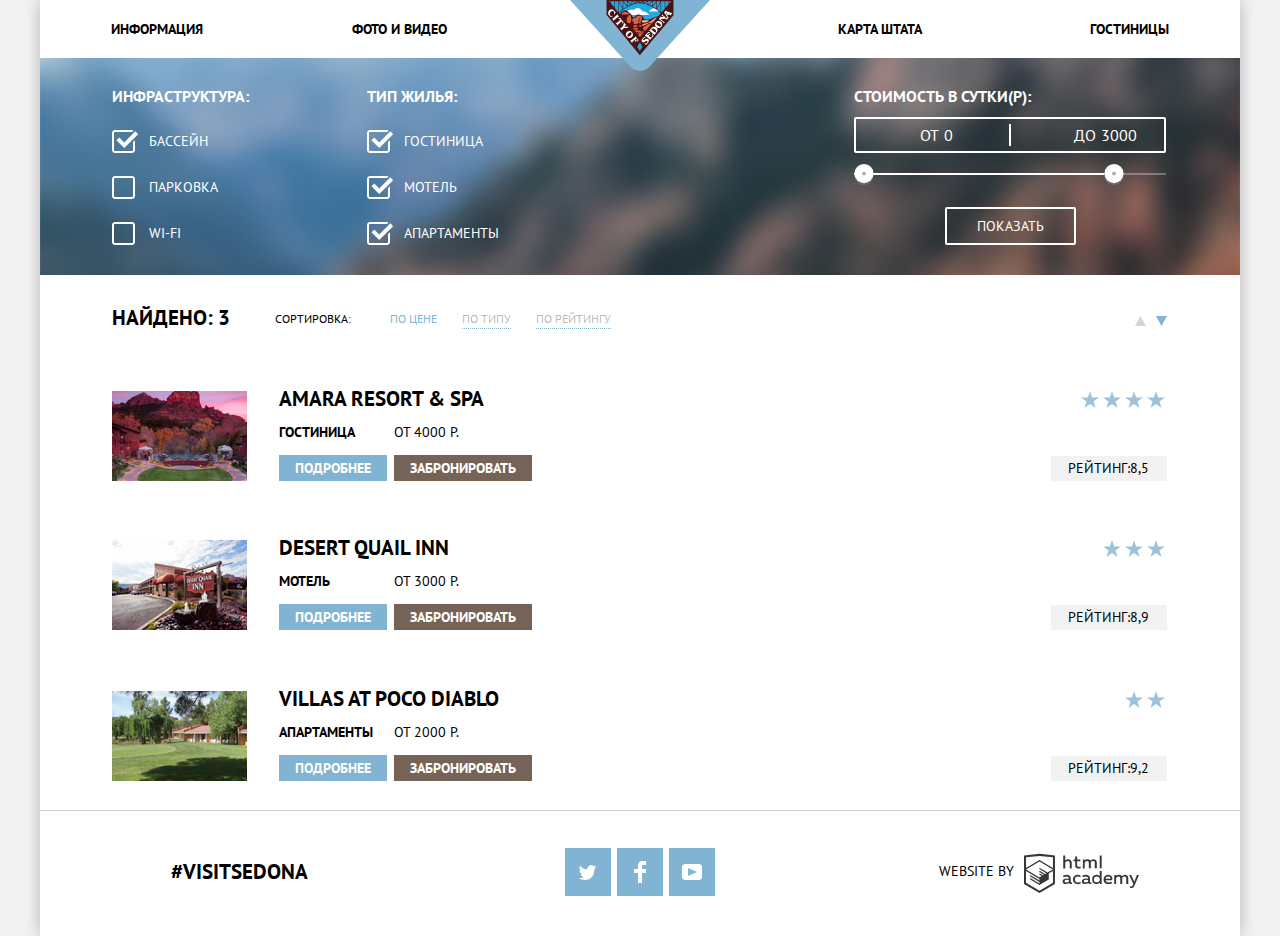
==== commit d86ed4e9: "мастеру" ====
--- a/inner.html
+++ b/inner.html
@@ -4,8 +4,8 @@
     <meta charset="utf-8">
     <title>HTML Academy: Седона</title>
     <link href="https://fonts.googleapis.com/css?family=PT+Sans:400,700&amp;subset=cyrillic" rel="stylesheet">
-    <link href="css/normalize.css" rel="stylesheet">
-    <link href="css/style.css" rel="stylesheet">
+    <link href="css/normalize.min.css" rel="stylesheet">
+    <link href="css/style.min.css" rel="stylesheet">
   </head>
   <body>
     <div class="page-content">
@@ -205,7 +205,7 @@
         </div>
         <p class="footer-copyright">
           <span>WEBSITE by</span>
-          <a class="academy" href="https://htmlacademy.ru"><span class="visually-hidden"> HTML Academy</span>
+          <a class="academy" href="https://htmlacademy.ru/intensive/htmlcss"><span class="visually-hidden"> HTML Academy</span>
           <svg  class="academy-logo" width="115px" height="41px" id="Layer_4" data-name="Layer 1" xmlns="http://www.w3.org/2000/svg" viewBox="0 0 108.08 36.85"> <path d="M44.61,26.88a2,2,0,0,0,.55-0.1v1.33a3.25,3.25,0,0,1-1.18.21,1.67,1.67,0,0,1-1.67-1,4.84,4.84,0,0,1-3.14,1.08c-1.51,0-2.91-.83-2.91-2.55,0-2.13,2-2.79,3.71-2.79a11.08,11.08,0,0,1,2.17.25v-0.3c0-1-.76-1.77-2.19-1.77a7.42,7.42,0,0,0-3,.64v-1.7a10.21,10.21,0,0,1,3.19-.55c2.36,0,3.81,1.12,3.81,3.65v3a0.54,0.54,0,0,0,.49.59h0.17Zm-6.44-1.13A1.35,1.35,0,0,0,39.63,27h0.11a3.39,3.39,0,0,0,2.41-1V24.58a9.72,9.72,0,0,0-1.81-.21c-1,0-2.16.33-2.16,1.38h0Zm12.36-6.11a5,5,0,0,1,2.57.64V22a4.08,4.08,0,0,0-2.3-.7,2.75,2.75,0,1,0,0,5.49,5,5,0,0,0,2.43-.64v1.71a6.27,6.27,0,0,1-2.76.57A4.21,4.21,0,0,1,46,24.51q0-.21,0-0.41a4.32,4.32,0,0,1,4.18-4.46h0.38Zm12.17,7.24a2,2,0,0,0,.55-0.1v1.33a3.25,3.25,0,0,1-1.18.21,1.67,1.67,0,0,1-1.67-1,4.84,4.84,0,0,1-3.14,1.08c-1.51,0-2.91-.83-2.91-2.55,0-2.13,2-2.79,3.71-2.79a11.08,11.08,0,0,1,2.17.25v-0.3c0-1-.76-1.77-2.19-1.77a7.42,7.42,0,0,0-3,.64v-1.7a10.21,10.21,0,0,1,3.19-.55c2.36,0,3.81,1.12,3.81,3.65v3a0.54,0.54,0,0,0,.49.59h0.17Zm-6.44-1.13A1.35,1.35,0,0,0,57.73,27h0.11a3.39,3.39,0,0,0,2.41-1V24.58a9.72,9.72,0,0,0-1.81-.21c-1.06,0-2.16.33-2.16,1.38h0ZM73,16V28.2H71.35V26.88a3.88,3.88,0,0,1-3.19,1.54,4.4,4.4,0,0,1,0-8.78,3.81,3.81,0,0,1,3,1.3V16H73Zm-4.53,5.22a2.76,2.76,0,1,0,0,5.52A2.86,2.86,0,0,0,71.15,25V23A2.91,2.91,0,0,0,68.49,21.27ZM79,19.64c3.31,0,4.46,2.68,3.92,5.09H76.7c0.21,1.5,1.67,2.11,3.19,2.11a6.11,6.11,0,0,0,2.64-.59v1.6a7.14,7.14,0,0,1-3,.57C77,28.42,74.78,27,74.78,24a4.18,4.18,0,0,1,4-4.39H79Zm0.09,1.54a2.28,2.28,0,0,0-2.44,2.1v0.06H81.3A2,2,0,0,0,79.13,21.18Zm5.73,7V19.87h1.65v1a3.81,3.81,0,0,1,2.78-1.27A2.86,2.86,0,0,1,91.89,21a4.12,4.12,0,0,1,2.91-1.33A3.06,3.06,0,0,1,98,23V28.2h-1.9V23.05a1.59,1.59,0,0,0-1.42-1.75H94.42a2.8,2.8,0,0,0-2.07,1.12V28.2h-1.9V23.05A1.59,1.59,0,0,0,89,21.31H88.8a3,3,0,0,0-2.21,1.29v5.63H84.86Zm21.31-8.33h1.9l-3.91,9.46c-0.9,2.17-2.09,2.86-3.35,2.86a4.76,4.76,0,0,1-1.1-.14V30.46a2.86,2.86,0,0,0,.85.12c0.9,0,1.58-.64,2.07-1.9l0.17-.42-4-8.4h2l2.86,6.29ZM38.73,1.46V6.22a3.81,3.81,0,0,1,2.7-1.14,3.25,3.25,0,0,1,3.44,3.4v5.15H43V8.72a1.81,1.81,0,0,0-1.61-2h-0.3a2.93,2.93,0,0,0-2.32,1.39v5.52h-1.9V1.46h1.9ZM49.94,2.31v3h3V6.91h-3v3.81c0,1.1.5,1.46,1.58,1.46a4.49,4.49,0,0,0,1.69-.33v1.6A6.8,6.8,0,0,1,51,13.8a2.55,2.55,0,0,1-2.86-2.74V6.89H46.58V5.26h1.5V2.74Zm5.4,11.31V5.28H57v1A3.81,3.81,0,0,1,59.77,5a2.86,2.86,0,0,1,2.6,1.33A4.12,4.12,0,0,1,65.28,5,3.06,3.06,0,0,1,68.44,8.4v5.21h-1.9V8.46a1.59,1.59,0,0,0-1.42-1.75H64.89a2.8,2.8,0,0,0-2.07,1.12v5.78h-1.9V8.46A1.59,1.59,0,0,0,59.5,6.71H59.27A3,3,0,0,0,57.06,8v5.63H55.34ZM71.17,1.45H73V13.6H71.17V1.45ZM14.71,0H14.55L0,1.54V28.21l14.55,8.66,14.55-8.66V1.54Zm12.5,27.1L14.55,34.64,1.9,27.12V16.18l12.59,7.5V25L5.86,19.9v1.31l8.68,5.21v1.39L5.87,22.65V24l8.68,5.21,8.75-5.24V18.31L27.2,16V27.12Zm0-12.53-3.48,2-1.6,1L14.51,13v1.31L21,18.23H21l-0.14.09-1,.54-5.37-3.2V17l4.24,2.52-1,.67-3.2-1.9v1.31l2.1,1.24L14.5,22.1,2,14.65,14.51,7.11Zm0-1.32L14.49,5.76,1.91,13.25v-10L14.56,1.92,27.21,3.25v10h0Z" transform="translate(0 -0.02)" fill="#3a3637"/></svg>
           </a>
         </p>
--- a/css/style.min.css
+++ b/css/style.min.css
@@ -0,0 +1 @@
+body{margin:0;padding:0;font-family:"PT Sans",Arial,sans-serif;font-size:14px;line-height:21px;font-weight:400;color:#000;text-transform:uppercase;background-color:#f2f2f2;position:relative}a{text-decoration:none;color:inherit;font:inherit}.calendar-picture rect{fill:#a9a9a9}.footer-social ul,.feature-grey{list-style:none;padding:0}.academy path{fill:#3a3637}.checkbox label::before{content:'';display:block;width:23px;height:23px;background-image:url(../img/checkbox-off.svg);background-repeat:no-repeat;position:absolute;left:-17px;top:-2px;background-size:contain}input:checked+label::before{content:'';display:block;width:27px;height:23px;background-image:url(../img/checkbox-on.svg);background-repeat:no-repeat;position:absolute;left:-17px;top:-2px;background-size:contain}.checkbox-of svg,.checkbox-on svg{position:absolute;left:0;fill:#fff}div span{display:block}.page-content{-webkit-box-shadow:0 0 15px rgba(0,0,0,.25);box-shadow:0 0 15px rgba(0,0,0,.25)}.background-logo{background-color:#695b59;background-image:url(../img/background-photo.jpg);background-position:25% 28.5%;width:100%;position:relative;z-index:1;height:506px}.background-logo::after{content:"";position:absolute;bottom:-2px;left:0;width:1201px;height:59px;background-image:url(../img/polygon.png)}.visually-hidden{position:absolute;clip:rect(0 0 0 0);width:1px;height:1px;margin:-1px}.filtres{font-size:14px;line-height:21px;font-weight:700;color:#fff;background-color:#686d73;background-image:url(../img/filter-background.jpg);background-position:center;background-repeat:no-repeat;height:217px}.logo{width:459px}.main-navigation{font-size:14px;line-height:26px;font-weight:700;background-color:#fff}.site-navigation{list-style:none;font-weight:700}.site-navigation a:hover{color:#81b3d2}.site-navigation a:focus{color:rgba(0,0,0,.3)}.site-navigation .hotel-active{color:#766357}.welcome{padding-top:61px;padding-bottom:52px;margin-right:7px}.introduce,.reasons{line-height:26px;text-align:center}.introduce{max-width:450px;padding:0;padding-left:5px;font-size:21px;font-weight:700;margin:0 auto 28px}.reasons{font-size:14px;font-weight:400;margin:0}.features-list{list-style:none}.feature-item,.features-list{text-align:center}.feature-grey-items:first-child p{margin-left:52px;margin-right:55px}.feature-grey-items:last-child p{margin-left:62px;margin-right:60px}.feature-grey-items:nth-child(2) p{margin-left:49px;margin-right:53px}.advice-list h4,.feature-item h3{font-size:21px;line-height:21px;font-weight:700}.photo1,.photo2{width:800px}.feature-blue{color:#fff;background-color:#81b3d2}.feature-blue h3{margin:0 auto;text-align:center;width:200px}.feature-grey{color:#000;background-color:#eee}.feature-blue h3,.feature-grey h3{font-size:21px;line-height:21px;font-weight:700}.search-hotel{background-color:#fff;color:#000;text-align:center}.search-hotel h2{font-size:30px;line-height:36px}.button-search{font-size:21px;line-height:26px;color:#fff;font-weight:700;background-color:#766357;text-transform:uppercase;border:0}.button-search:hover{background-color:#604e43}.button-search:focus{background-color:#503e33;color:#928a85}.form-hotel,.form-hotel input{font-size:14px;line-height:26px}.form-hotel{font-weight:700;color:#000}.form-hotel input{background-color:#f2f2f2;border:0;min-height:36px;font:inherit}.page-content input[type=text]::-webkit-input-placeholder{color:#000;text-transform:uppercase;padding-left:10px}.page-content input[type=text]::-moz-placeholder{color:#000;text-transform:uppercase;padding-left:10px}input:active,input:focus,input:hover{outline:0}.form-hotel input:hover{font:inherit;background-color:#ebebeb}.form-hotel input:focus{background-color:#fff;-webkit-box-shadow:0 0 2px #e5e5e5 inset;box-shadow:0 0 2px #e5e5e5 inset}.form-buttom{background-color:#f2f2f2;width:38px;text-align:center;border:0}.plus-minus{color:#a9a9a9;font-size:14px;line-height:26px}.plus-minus:hover{color:#000}.plus-minus:active,.plus-minus:focus{color:#81b3d2}.search{font-size:21px;line-height:26px;font-weight:700;width:458px;color:#fff;background-color:#81b3d2;vertical-align:middle;text-transform:uppercase;border:0}.search:hover{background-color:#669ec0}.search:focus{background-color:#5496bd;color:rgba(255,255,255,0,3)}.button-results{text-align:center;background-color:transparent}.button-results:hover{background-color:#fff;color:#000}.sort .choose,.sort h2{font-size:12px;line-height:18px}.sort h2{color:#000;font-weight:400}.resuls-search{font-size:21px;line-height:26px;font-weight:700;color:#000}.sort span,.sort span:hover{border-bottom:1px dotted;border-color:#81b3d2}.sort .choose{color:rgba(0,0,0,.3);border:0;background-color:#fff;text-transform:uppercase}.sort span:hover{color:#81b3d2}.sort span:focus{color:#000;border-bottom:none}.sort span:active{color:#81b3d2;border-bottom:none}.sort{position:relative}.choose-active span{color:#81b3d2;border:0}.down,.up{position:absolute;bottom:9px;width:11px;height:10px;background-color:transparent;border:0}.down{fill:#d5d5d5;right:78px}.up{right:99px}.up-down:hover path{fill:#242021}.up-down:focus path{fill:#83b4d3}.list-found{list-style:none}.list-found h3,h4{margin:0}.button-book,.button-detail{font-size:14px;line-height:21px;font-weight:700;color:#fff;text-transform:uppercase;padding:4px 16px}.mini-column-2{margin-left:7px}.button-detail{background-color:#81b3d2;min-width:110px;border:0}.button-detail:hover{background-color:#669ec0}.button-detail:focus{background-color:#5496bd}.button-book{background-color:#766357;min-width:142px;border:0}.button-book:hover{background-color:#604e43}.button-book:focus{background-color:#503e33}.rating{font-size:14px;line-height:25px;font-weight:400;max-width:110px;max-height:27px;background-color:#f2f2f2;padding-left:3px;padding-right:3px;text-align:center}.text-behavior{font-size:21px;line-height:26px;font-weight:700;color:#000}.text-behavior h3{font-size:21px;margin:0 0 10px}.mini-column,.mini-column h4,.mini-column span{margin-bottom:15px}.text-behavior:focus,.text-behavior:hover{color:#81b3d2}.text-behavior:active{color:rgba(0,0,0,.3)}.hashtag{font-size:21px;line-height:25px;font-weight:700}.page-content{width:1200px;margin:0 auto;background-color:#fff}.main-header{margin:0;padding:0}.main-navigation{position:relative;width:100%}.main-logo{width:140px;position:absolute;left:50%;-webkit-transform:translateX(-50%);-ms-transform:translateX(-50%);transform:translateX(-50%);z-index:2}.site-navigation{padding-left:71px;padding-right:71px;display:-webkit-box;display:-ms-flexbox;display:flex;margin:0}.site-navigation li{padding-top:16px;padding-bottom:16px}.left-side-navigation{width:20%;text-align:left;margin-right:29px}.right-side-navigation{width:20%;text-align:right;margin-left:auto}.site-navigation li:last-child{margin-left:35px}.background-logo{text-align:center}.logo{padding:76px}.blue-text{width:33.333%;padding:47px 10px 10px}.features-list h3,.features-list h4{max-width:165px;margin:0 auto 25px;text-align:center}.features-list .number{margin:0 auto 21px}.feature-grey-items{padding:47px 10px 14px 9px}.feature-grey-items h3{max-width:120px;margin-top:0}.paragraph1{margin-left:37px;margin-right:38px}.paragraph2{max-width:302px;margin:0 auto}.blue-text,.feature-grey-items{min-height:195px}.blue-photo{width:66.666%;line-height:0}.features-list,.inner-column fieldset{margin:0;padding:0}.feature-blue{width:1200px}.advice-list,.feature-blue{display:-webkit-box;display:-ms-flexbox;display:flex}.advice-list-items{width:33%;min-height:118px;padding:161px 50px 50px;position:relative}.icon-1 h4::before,.icon-2 h4::before,.icon-3 h4::before{content:"";position:absolute;width:75px;height:72px;top:60px;left:161px;background-color:#fff;background-image:url(../img/icon-1.svg);background-repeat:no-repeat;background-position:center;background-size:contain}.icon-2 h4::before,.icon-3 h4::before{width:74px;height:70px;top:61px;left:163px;background-image:url(../img/icon-3.svg);background-position:top center}.icon-2 h4::before{width:64px;height:76px;top:56px;left:167px;background-image:url(../img/icon-2.svg)}.feature-grey{display:-webkit-box;display:-ms-flexbox;display:flex;padding:0;width:100%}.feature-grey-items{width:33.333%}.feature-grey-items h3,.feature-grey-items p{margin-left:auto;margin-right:auto}.search-hotel h2{margin:51px 0 24px}.search-hotel p{margin:0 auto 46px;line-height:24px}.button-search{padding:31px 100px;width:569px;text-align:center;vertical-align:middle}.form-hotel{display:-webkit-box;display:-ms-flexbox;display:flex;position:relative}.form1,.form2{width:460px}.form3{width:228px}.form2,.form3,.form4{margin-top:29px}.form3,.form4{margin-bottom:55px}.map{width:100%}.form-hotel-items{width:458px;display:-webkit-box;display:-ms-flexbox;display:flex;-ms-flex-wrap:wrap;flex-wrap:wrap;padding:55px;position:absolute;left:50%;margin-left:-284px;text-align:left;background-color:#fff}.form1 input,.form2 input{-webkit-box-flex:1;-ms-flex-positive:1;flex-grow:1}.form1,.form2{position:relative}.form1,.form2,.form3,.form4{display:-webkit-box;display:-ms-flexbox;display:flex}.form3{margin-right:54px}.form4{width:176px;text-align:left}.form3 label,.form4 label{padding-top:6px;width:112px}.form4 label{width:64px}.calendar{position:absolute;right:10px;top:7px}.calendar:hover path,.calendar:hover rect{fill:#292929}.calendar:focus path,.calendar:focus rect{fill:#b3d1e4}.form1 label,.form2 label{width:112px;padding-top:5px}.search{padding-top:15px;padding-bottom:15px}.main-footer{width:1200px;padding-top:25px;padding-bottom:10px}.hashtag{width:33%;margin:0;display:block;padding-left:20px;padding-top:21px}.footer-social{list-style:none;margin:0 auto;padding:10px 0 30px 145px}.footer-copyright{width:33%;margin-right:101px}.footer-social li{padding:0}.social-button{margin-right:6px}.footer-social-block,.main-footer-second div{width:33%}.social-button:hover{background-color:#669ec0}.social-button:focus{background-color:#5496bd}.social-button:focus path{fill:rgba(0,0,0,.3)}.academy:hover path{fill:#9cc3db}.academy:focus path{fill:#dbdadb}.footer-copyright span{padding-top:8px;padding-right:10px}.footer-copyright,.inner-column{display:-webkit-box;display:-ms-flexbox;display:flex}.footer-copyright{-webkit-box-pack:end;-ms-flex-pack:end;justify-content:flex-end;margin-top:15px}.inner-column{padding:28px 69px 15px 72px}.inner-column li{list-style:none}.inner-column legend{font-size:16px;line-height:21px;font-weight:700}.cost-per-day legend,.infrastructure legend,.type-of-housing legend{margin-bottom:10px}.infrastructure li:not(:last-child),.type-of-housing li:not(:last-child){margin-bottom:25px}.infrastructure li,.type-of-housing li{padding-left:17px}.checkbox label{padding-left:20px;font-weight:400}.price-controls input{width:50px;margin:0;color:inherit;font:inherit;background:0 0;border:0}.checkbox label,.checkbox-of{position:relative}.checkbox-of svg:hover,.checkbox-on svg:hover{fill:#fff}.checkbox-of svg:focus,.checkbox-on svg:focus{fill:#656666}.filtres{width:100%}.infrastructure ul,.type-of-housing ul{list-style:none;padding:0;}.infrastructure,.type-of-housing{min-width:255px;border:0}.price-controls{min-height:32px;margin-bottom:20px;border:2px solid #fff;border-radius:2px;font-size:0;position:relative}.price-controls::after{content:"";position:absolute;width:2px;height:22px;top:50%;left:50%;-webkit-transform:translate(-50%,-50%);-ms-transform:translate(-50%,-50%);transform:translate(-50%,-50%);background:#fff}.price-controls label{display:inline-block;vertical-align:top;cursor:pointer;width:90px;padding-left:64px;font-size:16px;line-height:21px;margin-top:5px;font-weight:400}.price-controls .before,.price-controls .from{width:50px;font-size:16px;line-height:21px;background:0 0;border:0;text-align:left;margin:0 0 0 3px}.inner-column .cost{border:0;max-width:330px;margin-left:auto;margin-right:5px}.range-group{position:relative;border:0}.range-group .range{height:2px;background:rgba(255,255,255,.3);margin-bottom:32px}.range-group .bar{width:80%;height:2px;background:#fff}.range-batton1,.range-batton2{background-image:url(../img/filter-button.svg);background-repeat:no-repeat;width:20px;height:22px;fill:#ababab;position:absolute}.range-batton1:hover,.range-batton2:hover{-webkit-transform:scale(1.1);-ms-transform:scale(1.1);transform:scale(1.1);width:22px;height:24px}.range-batton1{top:-9px;left:0}.range-batton2{top:-9px;left:80%}.button-results{display:block;padding:7px 30px;margin:0 auto;font-size:14px;line-height:20px;color:#fff;text-transform:uppercase;background:0 0;border:2px solid #fff;border-radius:2px;cursor:pointer}.before,.from{background-color:transparent;color:#fff;text-align:center;border:0}.from{border-right:none}.before{border-left:none}.cost-per-day,.range{border:0}.range{margin:0 auto}.sort{display:-webkit-box;display:-ms-flexbox;display:flex;-webkit-box-align:center;-ms-flex-align:center;align-items:center;margin-top:30px;margin-bottom:32px}.sort h2{width:100px;margin:2px 0 0 28px}.choose{margin-top:3px;padding-left:15px}.sort p{margin:0 0 0 72px;min-width:135px}.rating-visual{background-image:url(../img/star.svg);background-repeat:no-repeat;width:18px;height:17px;fill:#9cc3db;background-size:contain;-webkit-box-pack:end;-ms-flex-pack:end;justify-content:flex-end;max-width:110px;margin-left:4px}.inner-column-results,.rating-visual,.stars{display:-webkit-box;display:-ms-flexbox;display:flex}.stars{-webkit-box-pack:end;-ms-flex-pack:end;justify-content:flex-end;max-width:110px;margin-left:4px;margin-bottom:48px}.inner-column-results{min-height:124px;padding-top:23px}.inner-column-results-3{border-bottom:1px solid rgba(0,1,1,.2)}.list-found{padding:0}.inner-column-results-2{padding-top:25px}.inner-column-results-3{padding-top:27px}.inner-column-photo{margin-left:72px;margin-top:5px}.inner-column-hotel{width:780px;padding-right:15px;margin-right:15px;margin-left:32px;text-align:left}.inner-column-rating{width:183px;margin-top:5px;margin-right:15px}.mini-column{display:-webkit-box;display:-ms-flexbox;display:flex}.social-button{width:46px;height:48px;background-color:#81b3d2;-webkit-box-align:center;-ms-flex-align:center;align-items:center;-webkit-box-pack:center;-ms-flex-pack:center;justify-content:center}.footer-social,.social-button{display:-webkit-box;display:-ms-flexbox;display:flex}.main-footer{background-color:rgba(255,255,255,.9);position:absolute;bottom:5px}.second{background-color:#fff;position:static;padding-top:13px}.minus,.plus{color:rgba(0,1,1,.15);margin:auto;font-size:21px;line-height:26px;font-weight:700}.minus:hover,.plus:hover{color:#292929}.minus:active,.plus:active{color:#b3d1e4}.main-footer{display:-webkit-box;display:-ms-flexbox;display:flex;text-align:center}
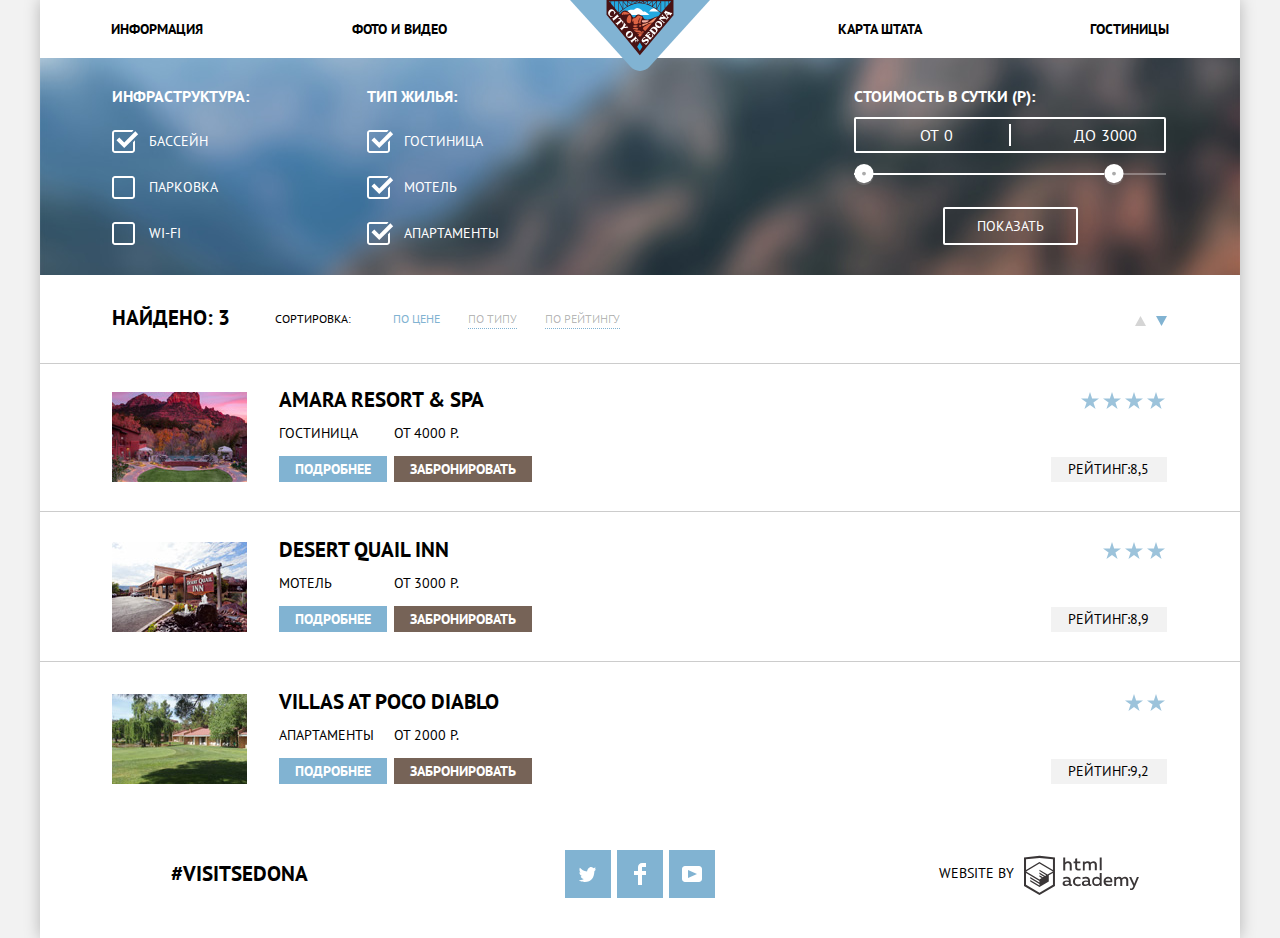
==== commit f468fe9a: "aaa" ====
--- a/inner.html
+++ b/inner.html
@@ -64,7 +64,7 @@
              </fieldset>
              <fieldset class="cost">
                <fieldset class="cost-per-day">
-                 <legend>Стоимость в сутки(Р):</legend>
+                 <legend>Стоимость в сутки (Р):</legend>
                  <div class="price-controls">
                    <label>от<input class="from" type="text" name="from"  value="0"></label>
                    <label>до<input class="before" type="text" name="before"  value="3000"></label>
--- a/css/style.min.css
+++ b/css/style.min.css
@@ -1 +1 @@
-body{margin:0;padding:0;font-family:"PT Sans",Arial,sans-serif;font-size:14px;line-height:21px;font-weight:400;color:#000;text-transform:uppercase;background-color:#f2f2f2;position:relative}a{text-decoration:none;color:inherit;font:inherit}.calendar-picture rect{fill:#a9a9a9}.footer-social ul,.feature-grey{list-style:none;padding:0}.academy path{fill:#3a3637}.checkbox label::before{content:'';display:block;width:23px;height:23px;background-image:url(../img/checkbox-off.svg);background-repeat:no-repeat;position:absolute;left:-17px;top:-2px;background-size:contain}input:checked+label::before{content:'';display:block;width:27px;height:23px;background-image:url(../img/checkbox-on.svg);background-repeat:no-repeat;position:absolute;left:-17px;top:-2px;background-size:contain}.checkbox-of svg,.checkbox-on svg{position:absolute;left:0;fill:#fff}div span{display:block}.page-content{-webkit-box-shadow:0 0 15px rgba(0,0,0,.25);box-shadow:0 0 15px rgba(0,0,0,.25)}.background-logo{background-color:#695b59;background-image:url(../img/background-photo.jpg);background-position:25% 28.5%;width:100%;position:relative;z-index:1;height:506px}.background-logo::after{content:"";position:absolute;bottom:-2px;left:0;width:1201px;height:59px;background-image:url(../img/polygon.png)}.visually-hidden{position:absolute;clip:rect(0 0 0 0);width:1px;height:1px;margin:-1px}.filtres{font-size:14px;line-height:21px;font-weight:700;color:#fff;background-color:#686d73;background-image:url(../img/filter-background.jpg);background-position:center;background-repeat:no-repeat;height:217px}.logo{width:459px}.main-navigation{font-size:14px;line-height:26px;font-weight:700;background-color:#fff}.site-navigation{list-style:none;font-weight:700}.site-navigation a:hover{color:#81b3d2}.site-navigation a:focus{color:rgba(0,0,0,.3)}.site-navigation .hotel-active{color:#766357}.welcome{padding-top:61px;padding-bottom:52px;margin-right:7px}.introduce,.reasons{line-height:26px;text-align:center}.introduce{max-width:450px;padding:0;padding-left:5px;font-size:21px;font-weight:700;margin:0 auto 28px}.reasons{font-size:14px;font-weight:400;margin:0}.features-list{list-style:none}.feature-item,.features-list{text-align:center}.feature-grey-items:first-child p{margin-left:52px;margin-right:55px}.feature-grey-items:last-child p{margin-left:62px;margin-right:60px}.feature-grey-items:nth-child(2) p{margin-left:49px;margin-right:53px}.advice-list h4,.feature-item h3{font-size:21px;line-height:21px;font-weight:700}.photo1,.photo2{width:800px}.feature-blue{color:#fff;background-color:#81b3d2}.feature-blue h3{margin:0 auto;text-align:center;width:200px}.feature-grey{color:#000;background-color:#eee}.feature-blue h3,.feature-grey h3{font-size:21px;line-height:21px;font-weight:700}.search-hotel{background-color:#fff;color:#000;text-align:center}.search-hotel h2{font-size:30px;line-height:36px}.button-search{font-size:21px;line-height:26px;color:#fff;font-weight:700;background-color:#766357;text-transform:uppercase;border:0}.button-search:hover{background-color:#604e43}.button-search:focus{background-color:#503e33;color:#928a85}.form-hotel,.form-hotel input{font-size:14px;line-height:26px}.form-hotel{font-weight:700;color:#000}.form-hotel input{background-color:#f2f2f2;border:0;min-height:36px;font:inherit}.page-content input[type=text]::-webkit-input-placeholder{color:#000;text-transform:uppercase;padding-left:10px}.page-content input[type=text]::-moz-placeholder{color:#000;text-transform:uppercase;padding-left:10px}input:active,input:focus,input:hover{outline:0}.form-hotel input:hover{font:inherit;background-color:#ebebeb}.form-hotel input:focus{background-color:#fff;-webkit-box-shadow:0 0 2px #e5e5e5 inset;box-shadow:0 0 2px #e5e5e5 inset}.form-buttom{background-color:#f2f2f2;width:38px;text-align:center;border:0}.plus-minus{color:#a9a9a9;font-size:14px;line-height:26px}.plus-minus:hover{color:#000}.plus-minus:active,.plus-minus:focus{color:#81b3d2}.search{font-size:21px;line-height:26px;font-weight:700;width:458px;color:#fff;background-color:#81b3d2;vertical-align:middle;text-transform:uppercase;border:0}.search:hover{background-color:#669ec0}.search:focus{background-color:#5496bd;color:rgba(255,255,255,0,3)}.button-results{text-align:center;background-color:transparent}.button-results:hover{background-color:#fff;color:#000}.sort .choose,.sort h2{font-size:12px;line-height:18px}.sort h2{color:#000;font-weight:400}.resuls-search{font-size:21px;line-height:26px;font-weight:700;color:#000}.sort span,.sort span:hover{border-bottom:1px dotted;border-color:#81b3d2}.sort .choose{color:rgba(0,0,0,.3);border:0;background-color:#fff;text-transform:uppercase}.sort span:hover{color:#81b3d2}.sort span:focus{color:#000;border-bottom:none}.sort span:active{color:#81b3d2;border-bottom:none}.sort{position:relative}.choose-active span{color:#81b3d2;border:0}.down,.up{position:absolute;bottom:9px;width:11px;height:10px;background-color:transparent;border:0}.down{fill:#d5d5d5;right:78px}.up{right:99px}.up-down:hover path{fill:#242021}.up-down:focus path{fill:#83b4d3}.list-found{list-style:none}.list-found h3,h4{margin:0}.button-book,.button-detail{font-size:14px;line-height:21px;font-weight:700;color:#fff;text-transform:uppercase;padding:4px 16px}.mini-column-2{margin-left:7px}.button-detail{background-color:#81b3d2;min-width:110px;border:0}.button-detail:hover{background-color:#669ec0}.button-detail:focus{background-color:#5496bd}.button-book{background-color:#766357;min-width:142px;border:0}.button-book:hover{background-color:#604e43}.button-book:focus{background-color:#503e33}.rating{font-size:14px;line-height:25px;font-weight:400;max-width:110px;max-height:27px;background-color:#f2f2f2;padding-left:3px;padding-right:3px;text-align:center}.text-behavior{font-size:21px;line-height:26px;font-weight:700;color:#000}.text-behavior h3{font-size:21px;margin:0 0 10px}.mini-column,.mini-column h4,.mini-column span{margin-bottom:15px}.text-behavior:focus,.text-behavior:hover{color:#81b3d2}.text-behavior:active{color:rgba(0,0,0,.3)}.hashtag{font-size:21px;line-height:25px;font-weight:700}.page-content{width:1200px;margin:0 auto;background-color:#fff}.main-header{margin:0;padding:0}.main-navigation{position:relative;width:100%}.main-logo{width:140px;position:absolute;left:50%;-webkit-transform:translateX(-50%);-ms-transform:translateX(-50%);transform:translateX(-50%);z-index:2}.site-navigation{padding-left:71px;padding-right:71px;display:-webkit-box;display:-ms-flexbox;display:flex;margin:0}.site-navigation li{padding-top:16px;padding-bottom:16px}.left-side-navigation{width:20%;text-align:left;margin-right:29px}.right-side-navigation{width:20%;text-align:right;margin-left:auto}.site-navigation li:last-child{margin-left:35px}.background-logo{text-align:center}.logo{padding:76px}.blue-text{width:33.333%;padding:47px 10px 10px}.features-list h3,.features-list h4{max-width:165px;margin:0 auto 25px;text-align:center}.features-list .number{margin:0 auto 21px}.feature-grey-items{padding:47px 10px 14px 9px}.feature-grey-items h3{max-width:120px;margin-top:0}.paragraph1{margin-left:37px;margin-right:38px}.paragraph2{max-width:302px;margin:0 auto}.blue-text,.feature-grey-items{min-height:195px}.blue-photo{width:66.666%;line-height:0}.features-list,.inner-column fieldset{margin:0;padding:0}.feature-blue{width:1200px}.advice-list,.feature-blue{display:-webkit-box;display:-ms-flexbox;display:flex}.advice-list-items{width:33%;min-height:118px;padding:161px 50px 50px;position:relative}.icon-1 h4::before,.icon-2 h4::before,.icon-3 h4::before{content:"";position:absolute;width:75px;height:72px;top:60px;left:161px;background-color:#fff;background-image:url(../img/icon-1.svg);background-repeat:no-repeat;background-position:center;background-size:contain}.icon-2 h4::before,.icon-3 h4::before{width:74px;height:70px;top:61px;left:163px;background-image:url(../img/icon-3.svg);background-position:top center}.icon-2 h4::before{width:64px;height:76px;top:56px;left:167px;background-image:url(../img/icon-2.svg)}.feature-grey{display:-webkit-box;display:-ms-flexbox;display:flex;padding:0;width:100%}.feature-grey-items{width:33.333%}.feature-grey-items h3,.feature-grey-items p{margin-left:auto;margin-right:auto}.search-hotel h2{margin:51px 0 24px}.search-hotel p{margin:0 auto 46px;line-height:24px}.button-search{padding:31px 100px;width:569px;text-align:center;vertical-align:middle}.form-hotel{display:-webkit-box;display:-ms-flexbox;display:flex;position:relative}.form1,.form2{width:460px}.form3{width:228px}.form2,.form3,.form4{margin-top:29px}.form3,.form4{margin-bottom:55px}.map{width:100%}.form-hotel-items{width:458px;display:-webkit-box;display:-ms-flexbox;display:flex;-ms-flex-wrap:wrap;flex-wrap:wrap;padding:55px;position:absolute;left:50%;margin-left:-284px;text-align:left;background-color:#fff}.form1 input,.form2 input{-webkit-box-flex:1;-ms-flex-positive:1;flex-grow:1}.form1,.form2{position:relative}.form1,.form2,.form3,.form4{display:-webkit-box;display:-ms-flexbox;display:flex}.form3{margin-right:54px}.form4{width:176px;text-align:left}.form3 label,.form4 label{padding-top:6px;width:112px}.form4 label{width:64px}.calendar{position:absolute;right:10px;top:7px}.calendar:hover path,.calendar:hover rect{fill:#292929}.calendar:focus path,.calendar:focus rect{fill:#b3d1e4}.form1 label,.form2 label{width:112px;padding-top:5px}.search{padding-top:15px;padding-bottom:15px}.main-footer{width:1200px;padding-top:25px;padding-bottom:10px}.hashtag{width:33%;margin:0;display:block;padding-left:20px;padding-top:21px}.footer-social{list-style:none;margin:0 auto;padding:10px 0 30px 145px}.footer-copyright{width:33%;margin-right:101px}.footer-social li{padding:0}.social-button{margin-right:6px}.footer-social-block,.main-footer-second div{width:33%}.social-button:hover{background-color:#669ec0}.social-button:focus{background-color:#5496bd}.social-button:focus path{fill:rgba(0,0,0,.3)}.academy:hover path{fill:#9cc3db}.academy:focus path{fill:#dbdadb}.footer-copyright span{padding-top:8px;padding-right:10px}.footer-copyright,.inner-column{display:-webkit-box;display:-ms-flexbox;display:flex}.footer-copyright{-webkit-box-pack:end;-ms-flex-pack:end;justify-content:flex-end;margin-top:15px}.inner-column{padding:28px 69px 15px 72px}.inner-column li{list-style:none}.inner-column legend{font-size:16px;line-height:21px;font-weight:700}.cost-per-day legend,.infrastructure legend,.type-of-housing legend{margin-bottom:10px}.infrastructure li:not(:last-child),.type-of-housing li:not(:last-child){margin-bottom:25px}.infrastructure li,.type-of-housing li{padding-left:17px}.checkbox label{padding-left:20px;font-weight:400}.price-controls input{width:50px;margin:0;color:inherit;font:inherit;background:0 0;border:0}.checkbox label,.checkbox-of{position:relative}.checkbox-of svg:hover,.checkbox-on svg:hover{fill:#fff}.checkbox-of svg:focus,.checkbox-on svg:focus{fill:#656666}.filtres{width:100%}.infrastructure ul,.type-of-housing ul{list-style:none;padding:0;}.infrastructure,.type-of-housing{min-width:255px;border:0}.price-controls{min-height:32px;margin-bottom:20px;border:2px solid #fff;border-radius:2px;font-size:0;position:relative}.price-controls::after{content:"";position:absolute;width:2px;height:22px;top:50%;left:50%;-webkit-transform:translate(-50%,-50%);-ms-transform:translate(-50%,-50%);transform:translate(-50%,-50%);background:#fff}.price-controls label{display:inline-block;vertical-align:top;cursor:pointer;width:90px;padding-left:64px;font-size:16px;line-height:21px;margin-top:5px;font-weight:400}.price-controls .before,.price-controls .from{width:50px;font-size:16px;line-height:21px;background:0 0;border:0;text-align:left;margin:0 0 0 3px}.inner-column .cost{border:0;max-width:330px;margin-left:auto;margin-right:5px}.range-group{position:relative;border:0}.range-group .range{height:2px;background:rgba(255,255,255,.3);margin-bottom:32px}.range-group .bar{width:80%;height:2px;background:#fff}.range-batton1,.range-batton2{background-image:url(../img/filter-button.svg);background-repeat:no-repeat;width:20px;height:22px;fill:#ababab;position:absolute}.range-batton1:hover,.range-batton2:hover{-webkit-transform:scale(1.1);-ms-transform:scale(1.1);transform:scale(1.1);width:22px;height:24px}.range-batton1{top:-9px;left:0}.range-batton2{top:-9px;left:80%}.button-results{display:block;padding:7px 30px;margin:0 auto;font-size:14px;line-height:20px;color:#fff;text-transform:uppercase;background:0 0;border:2px solid #fff;border-radius:2px;cursor:pointer}.before,.from{background-color:transparent;color:#fff;text-align:center;border:0}.from{border-right:none}.before{border-left:none}.cost-per-day,.range{border:0}.range{margin:0 auto}.sort{display:-webkit-box;display:-ms-flexbox;display:flex;-webkit-box-align:center;-ms-flex-align:center;align-items:center;margin-top:30px;margin-bottom:32px}.sort h2{width:100px;margin:2px 0 0 28px}.choose{margin-top:3px;padding-left:15px}.sort p{margin:0 0 0 72px;min-width:135px}.rating-visual{background-image:url(../img/star.svg);background-repeat:no-repeat;width:18px;height:17px;fill:#9cc3db;background-size:contain;-webkit-box-pack:end;-ms-flex-pack:end;justify-content:flex-end;max-width:110px;margin-left:4px}.inner-column-results,.rating-visual,.stars{display:-webkit-box;display:-ms-flexbox;display:flex}.stars{-webkit-box-pack:end;-ms-flex-pack:end;justify-content:flex-end;max-width:110px;margin-left:4px;margin-bottom:48px}.inner-column-results{min-height:124px;padding-top:23px}.inner-column-results-3{border-bottom:1px solid rgba(0,1,1,.2)}.list-found{padding:0}.inner-column-results-2{padding-top:25px}.inner-column-results-3{padding-top:27px}.inner-column-photo{margin-left:72px;margin-top:5px}.inner-column-hotel{width:780px;padding-right:15px;margin-right:15px;margin-left:32px;text-align:left}.inner-column-rating{width:183px;margin-top:5px;margin-right:15px}.mini-column{display:-webkit-box;display:-ms-flexbox;display:flex}.social-button{width:46px;height:48px;background-color:#81b3d2;-webkit-box-align:center;-ms-flex-align:center;align-items:center;-webkit-box-pack:center;-ms-flex-pack:center;justify-content:center}.footer-social,.social-button{display:-webkit-box;display:-ms-flexbox;display:flex}.main-footer{background-color:rgba(255,255,255,.9);position:absolute;bottom:5px}.second{background-color:#fff;position:static;padding-top:13px}.minus,.plus{color:rgba(0,1,1,.15);margin:auto;font-size:21px;line-height:26px;font-weight:700}.minus:hover,.plus:hover{color:#292929}.minus:active,.plus:active{color:#b3d1e4}.main-footer{display:-webkit-box;display:-ms-flexbox;display:flex;text-align:center}
+body{margin:0;padding:0;font-family:"PT Sans",Arial,sans-serif;font-size:14px;line-height:21px;font-weight:400;color:#000;text-transform:uppercase;background-color:#f2f2f2;position:relative}a{text-decoration:none;color:inherit;font:inherit}.calendar-picture rect{fill:#a9a9a9}.footer-social ul,.feature-grey{list-style:none;padding:0}.academy path{fill:#3a3637}.checkbox label::before{content:'';display:block;width:23px;height:23px;background-image:url(../img/checkbox-off.svg);background-repeat:no-repeat;position:absolute;left:-17px;top:-2px;background-size:contain}input:checked+label::before{content:'';display:block;width:27px;height:23px;background-image:url(../img/checkbox-on.svg);background-repeat:no-repeat;position:absolute;left:-17px;top:-2px;background-size:contain}.checkbox-of svg,.checkbox-on svg{position:absolute;left:0;fill:#fff}div span{display:block}.page-content{-webkit-box-shadow:0 0 15px rgba(0,0,0,.25);box-shadow:0 0 15px rgba(0,0,0,.25)}.background-logo{background-color:#695b59;background-image:url(../img/background-photo.jpg);background-position:25% 28.5%;width:100%;position:relative;z-index:1;height:506px}.background-logo::after{content:"";position:absolute;bottom:-2px;left:0;width:1201px;height:59px;background-image:url(../img/polygon.png)}.visually-hidden{position:absolute;clip:rect(0 0 0 0);width:1px;height:1px;margin:-1px}.filtres{font-size:14px;line-height:21px;font-weight:700;color:#fff;background-color:#686d73;background-image:url(../img/filter-background.jpg);background-position:center;background-repeat:no-repeat;height:217px}.logo{width:459px}.main-navigation{font-size:14px;line-height:26px;font-weight:700;background-color:#fff}.site-navigation{list-style:none;font-weight:700}.site-navigation a:hover{color:#81b3d2}.site-navigation a:focus{color:rgba(0,0,0,.3)}.site-navigation .hotel-active{color:#766357}.welcome{padding-top:61px;padding-bottom:52px;margin-right:7px}.introduce,.reasons{line-height:26px;text-align:center}.introduce{max-width:450px;padding:0;padding-left:5px;font-size:21px;font-weight:700;margin:0 auto 28px}.reasons{font-size:14px;font-weight:400;margin:0}.features-list{list-style:none}.feature-item,.features-list{text-align:center}.feature-grey-items:first-child p{margin-left:52px;margin-right:55px}.feature-grey-items:last-child p{margin-left:62px;margin-right:60px}.feature-grey-items:nth-child(2) p{margin-left:49px;margin-right:53px}.advice-list h4,.feature-item h3{font-size:21px;line-height:21px;font-weight:700}.photo1,.photo2{width:800px}.feature-blue{color:#fff;background-color:#81b3d2}.feature-blue h3{margin:0 auto;text-align:center;width:200px}.feature-grey{color:#000;background-color:#eee}.feature-blue h3,.feature-grey h3{font-size:21px;line-height:21px;font-weight:700}.search-hotel{background-color:#fff;color:#000;text-align:center}.search-hotel h2{font-size:30px;line-height:36px}.button-search{font-size:21px;line-height:26px;color:#fff;font-weight:700;background-color:#766357;text-transform:uppercase;border:0}.button-search:hover{background-color:#604e43}.button-search:focus{background-color:#503e33;color:#928a85}.form-hotel,.form-hotel input{font-size:14px;line-height:26px}.form-hotel{font-weight:700;color:#000}.form-hotel input{background-color:#f2f2f2;color:#000000;border:0;min-height:36px;font:inherit;padding-left:10px;text-transform:uppercase;padding-bottom:0}.page-content input[type=text]::-webkit-input-placeholder{color:#000;text-transform:uppercase;padding-left:10px}.page-content input[type=text]::-moz-placeholder{color:#000;text-transform:uppercase;padding-left:10px}input:active,input:focus,input:hover{outline:0}.form-hotel input:hover{font:inherit;background-color:#ebebeb}.form-hotel input:focus{background-color:#fff;-webkit-box-shadow:0 0 2px #e5e5e5 inset;box-shadow:0 0 2px #e5e5e5 inset}.form-buttom{background-color:#f2f2f2;width:38px;text-align:center;border:0}.plus-minus{color:#a9a9a9;font-size:14px;line-height:26px}.plus-minus:hover{color:#000}.plus-minus:active,.plus-minus:focus{color:#81b3d2}.search{font-size:21px;line-height:26px;font-weight:700;width:458px;color:#fff;background-color:#81b3d2;vertical-align:middle;text-transform:uppercase;border:0}.search:hover{background-color:#669ec0}.search:focus{background-color:#5496bd;color:rgba(255,255,255,0,3)}.button-results{text-align:center;background-color:transparent}.button-results:hover{background-color:#fff;color:#000}.sort .choose,.sort h2{font-size:12px;line-height:18px}.sort h2{color:#000;font-weight:400}.resuls-search{font-size:21px;line-height:26px;font-weight:700;color:#000}.sort span,.sort span:hover{border-bottom:1px dotted;border-color:#81b3d2}.sort .choose{color:rgba(0,0,0,.3);border:0;background-color:#fff;text-transform:uppercase}.sort span:hover{color:#81b3d2}.sort span:focus{color:#000;border-bottom:none}.sort span:active{color:#81b3d2;border-bottom:none}.sort{position:relative}.choose-active span{color:#81b3d2;border:0}.down,.up{position:absolute;bottom:9px;width:11px;height:10px;background-color:transparent;border:0}.down{fill:#d5d5d5;right:78px}.up{right:99px}.up-down:hover path{fill:#242021}.up-down:focus path{fill:#83b4d3}.list-found{list-style:none}.list-found h3,h4{margin:0}.button-book,.button-detail{font-size:14px;line-height:21px;font-weight:700;color:#fff;text-transform:uppercase;padding:4px 16px}.mini-column-2{margin-left:7px}.button-detail{background-color:#81b3d2;min-width:110px;border:0}.button-detail:hover{background-color:#669ec0}.button-detail:focus{background-color:#5496bd}.button-book{background-color:#766357;min-width:142px;border:0}.button-book:hover{background-color:#604e43}.button-book:focus{background-color:#503e33}.rating{font-size:14px;line-height:25px;font-weight:400;max-width:110px;max-height:27px;background-color:#f2f2f2;padding-left:3px;padding-right:3px;text-align:center}.text-behavior{font-size:21px;line-height:26px;font-weight:700;color:#000}.text-behavior h3{font-size:21px;margin:0 0 10px}.mini-column,.mini-column h4,.mini-column span{margin-bottom:15px;font-weight:400;}.text-behavior:focus,.text-behavior:hover{color:#81b3d2}.text-behavior:active{color:rgba(0,0,0,.3)}.hashtag{font-size:21px;line-height:25px;font-weight:700}.page-content{width:1200px;margin:0 auto;background-color:#fff}.main-header{margin:0;padding:0}.main-navigation{position:relative;width:100%}.main-logo{width:140px;position:absolute;left:50%;-webkit-transform:translateX(-50%);-ms-transform:translateX(-50%);transform:translateX(-50%);z-index:2}.site-navigation{padding-left:71px;padding-right:71px;display:-webkit-box;display:-ms-flexbox;display:flex;margin:0}.site-navigation li{padding-top:16px;padding-bottom:16px}.left-side-navigation{width:20%;text-align:left;margin-right:29px}.right-side-navigation{width:20%;text-align:right;margin-left:auto}.site-navigation li:last-child{margin-left:35px}.background-logo{text-align:center}.logo{padding:76px}.blue-text{width:33.333%;padding:47px 10px 10px}.features-list h3,.features-list h4{max-width:165px;margin:0 auto 25px;text-align:center}.features-list .number{margin:0 auto 21px}.feature-grey-items{padding:47px 10px 14px 9px}.feature-grey-items h3{max-width:120px;margin-top:0}.paragraph1{margin-left:37px;margin-right:38px}.paragraph2{max-width:302px;margin:0 auto}.blue-text,.feature-grey-items{min-height:195px}.blue-photo{width:66.666%;line-height:0}.features-list,.inner-column fieldset{margin:0;padding:0}.feature-blue{width:1200px}.advice-list,.feature-blue{display:-webkit-box;display:-ms-flexbox;display:flex}.advice-list-items{width:33%;min-height:118px;padding:161px 50px 50px;position:relative}.icon-1 h4::before,.icon-2 h4::before,.icon-3 h4::before{content:"";position:absolute;width:75px;height:72px;top:60px;left:161px;background-color:#fff;background-image:url(../img/icon-1.svg);background-repeat:no-repeat;background-position:center;background-size:contain}.icon-2 h4::before,.icon-3 h4::before{width:74px;height:70px;top:61px;left:163px;background-image:url(../img/icon-3.svg);background-position:top center}.icon-2 h4::before{width:64px;height:76px;top:56px;left:167px;background-image:url(../img/icon-2.svg)}.feature-grey{display:-webkit-box;display:-ms-flexbox;display:flex;padding:0;width:100%}.feature-grey-items{width:33.333%}.feature-grey-items h3,.feature-grey-items p{margin-left:auto;margin-right:auto}.search-hotel h2{margin:51px 0 24px}.search-hotel p{margin:0 auto 46px;line-height:24px}.button-search{padding:31px 100px;width:569px;text-align:center;vertical-align:middle}.form-hotel{display:-webkit-box;display:-ms-flexbox;display:flex;position:relative}.form1,.form2{width:460px}.form3{width:228px}.form2,.form3,.form4{margin-top:29px}.form3,.form4{margin-bottom:55px}.map{width:100%}.form-hotel-items{width:458px;display:-webkit-box;display:-ms-flexbox;display:flex;-ms-flex-wrap:wrap;flex-wrap:wrap;padding:55px;position:absolute;left:50%;margin-left:-284px;text-align:left;background-color:#fff}.form1 input,.form2 input{-webkit-box-flex:1;-ms-flex-positive:1;flex-grow:1}.form1,.form2{position:relative}.form1,.form2,.form3,.form4{display:-webkit-box;display:-ms-flexbox;display:flex}.form3{margin-right:54px}.form4{width:176px;text-align:left}.form3 label,.form4 label{padding-top:6px;width:112px}.form4 label{width:64px}.calendar{position:absolute;right:10px;top:7px}.calendar:hover path,.calendar:hover rect{fill:#292929}.calendar:focus path,.calendar:focus rect{fill:#b3d1e4}.form1 label,.form2 label{width:112px;padding-top:5px}.search{padding-top:15px;padding-bottom:15px}.main-footer{width:1200px;padding-top:25px;padding-bottom:10px}.hashtag{width:33%;margin:0;display:block;padding-left:20px;padding-top:21px}.footer-social{list-style:none;margin:0 auto;padding:10px 0 30px 145px}.footer-copyright{width:33%;margin-right:101px}.footer-social li{padding:0}.social-button{margin-right:6px}.footer-social-block,.main-footer-second div{width:33%}.social-button:hover{background-color:#669ec0}.social-button:focus{background-color:#5496bd}.social-button:focus path{fill:rgba(0,0,0,.3)}.academy:hover path{fill:#9cc3db}.academy:focus path{fill:#dbdadb}.footer-copyright span{padding-top:8px;padding-right:10px}.footer-copyright,.inner-column{display:-webkit-box;display:-ms-flexbox;display:flex}.footer-copyright{-webkit-box-pack:end;-ms-flex-pack:end;justify-content:flex-end;margin-top:15px}.inner-column{padding:28px 69px 15px 72px}.inner-column li{list-style:none}.inner-column legend{font-size:16px;line-height:21px;font-weight:700}.cost-per-day legend,.infrastructure legend,.type-of-housing legend{margin-bottom:10px}.infrastructure li:not(:last-child),.type-of-housing li:not(:last-child){margin-bottom:25px}.infrastructure li,.type-of-housing li{padding-left:17px}.checkbox label{padding-left:20px;font-weight:400}.price-controls input{width:50px;margin:0;color:inherit;font:inherit;background:0 0;border:0}.checkbox label,.checkbox-of{position:relative}.checkbox-of svg:hover,.checkbox-on svg:hover{fill:#fff}.checkbox-of svg:focus,.checkbox-on svg:focus{fill:#656666}.filtres{width:100%}.infrastructure ul,.type-of-housing ul{list-style:none;padding:0;}.infrastructure,.type-of-housing{min-width:255px;border:0}.price-controls{min-height:32px;margin-bottom:20px;border:2px solid #fff;border-radius:2px;font-size:0;position:relative}.price-controls::after{content:"";position:absolute;width:2px;height:22px;top:50%;left:50%;-webkit-transform:translate(-50%,-50%);-ms-transform:translate(-50%,-50%);transform:translate(-50%,-50%);background:#fff}.price-controls label{display:inline-block;vertical-align:top;cursor:pointer;width:90px;padding-left:64px;font-size:16px;line-height:21px;margin-top:5px;font-weight:400}.price-controls .before,.price-controls .from{width:50px;font-size:16px;line-height:21px;background:0 0;border:0;text-align:left;margin:0 0 0 3px}.inner-column .cost{border:0;max-width:330px;margin-left:auto;margin-right:5px}.range-group{position:relative;border:0}.range-group .range{height:2px;background:rgba(255,255,255,.3);margin-bottom:32px}.range-group .bar{width:80%;height:2px;background:#fff}.range-batton1,.range-batton2{background-image:url(../img/filter-button.svg);background-repeat:no-repeat;width:20px;height:22px;fill:#ababab;position:absolute}.range-batton1:hover,.range-batton2:hover{-webkit-transform:scale(1.1);-ms-transform:scale(1.1);transform:scale(1.1);width:22px;height:24px}.range-batton1{top:-9px;left:0}.range-batton2{top:-9px;left:80%}.button-results{display:block;padding:7px 32px;margin:0 auto;font-size:14px;line-height:20px;color:#fff;text-transform:uppercase;background:0 0;border:2px solid #fff;border-radius:2px;cursor:pointer}.before,.from{background-color:transparent;color:#fff;text-align:center;border:0}.from{border-right:none}.before{border-left:none}.cost-per-day,.range{border:0}.range{margin:0 auto}.sort{display:-webkit-box;display:-ms-flexbox;display:flex;-webkit-box-align:center;-ms-flex-align:center;align-items:center;margin-top:30px;margin-bottom:32px}.sort h2{width:100px;margin:2px 0 0 28px}.choose{margin-top:3px;padding-left:18px}.sort p{margin:0 0 0 72px;min-width:135px}.rating-visual{background-image:url(../img/star.svg);background-repeat:no-repeat;width:18px;height:17px;fill:#9cc3db;background-size:contain;-webkit-box-pack:end;-ms-flex-pack:end;justify-content:flex-end;max-width:110px;margin-left:4px}.inner-column-results,.rating-visual,.stars{display:-webkit-box;display:-ms-flexbox;display:flex}.stars{-webkit-box-pack:end;-ms-flex-pack:end;justify-content:flex-end;max-width:110px;margin-left:4px;margin-bottom:48px}.inner-column-results{min-height:124px;padding-top:23px}.inner-column-results{border-top:1px solid rgba(0,1,1,.2)}.list-found{padding:0}.inner-column-results-2{padding-top:25px;border-top:1px solid rgba(0,1,1,.2)}.inner-column-results-3{padding-top:27px;border-top:1px solid rgba(0,1,1,.2)}.inner-column-photo{margin-left:72px;margin-top:5px}.inner-column-hotel{width:780px;padding-right:15px;margin-right:15px;margin-left:32px;text-align:left}.inner-column-rating{width:183px;margin-top:5px;margin-right:15px}.mini-column{display:-webkit-box;display:-ms-flexbox;display:flex}.social-button{width:46px;height:48px;background-color:#81b3d2;-webkit-box-align:center;-ms-flex-align:center;align-items:center;-webkit-box-pack:center;-ms-flex-pack:center;justify-content:center}.footer-social,.social-button{display:-webkit-box;display:-ms-flexbox;display:flex}.main-footer{background-color:rgba(255,255,255,.9);position:absolute;bottom:5px}.second{background-color:#fff;position:static;padding-top:13px}.minus,.plus{color:rgba(0,1,1,.15);margin:auto;font-size:21px;line-height:26px;font-weight:700}.minus:hover,.plus:hover{color:#292929}.minus:active,.plus:active{color:#b3d1e4}.main-footer{display:-webkit-box;display:-ms-flexbox;display:flex;text-align:center}
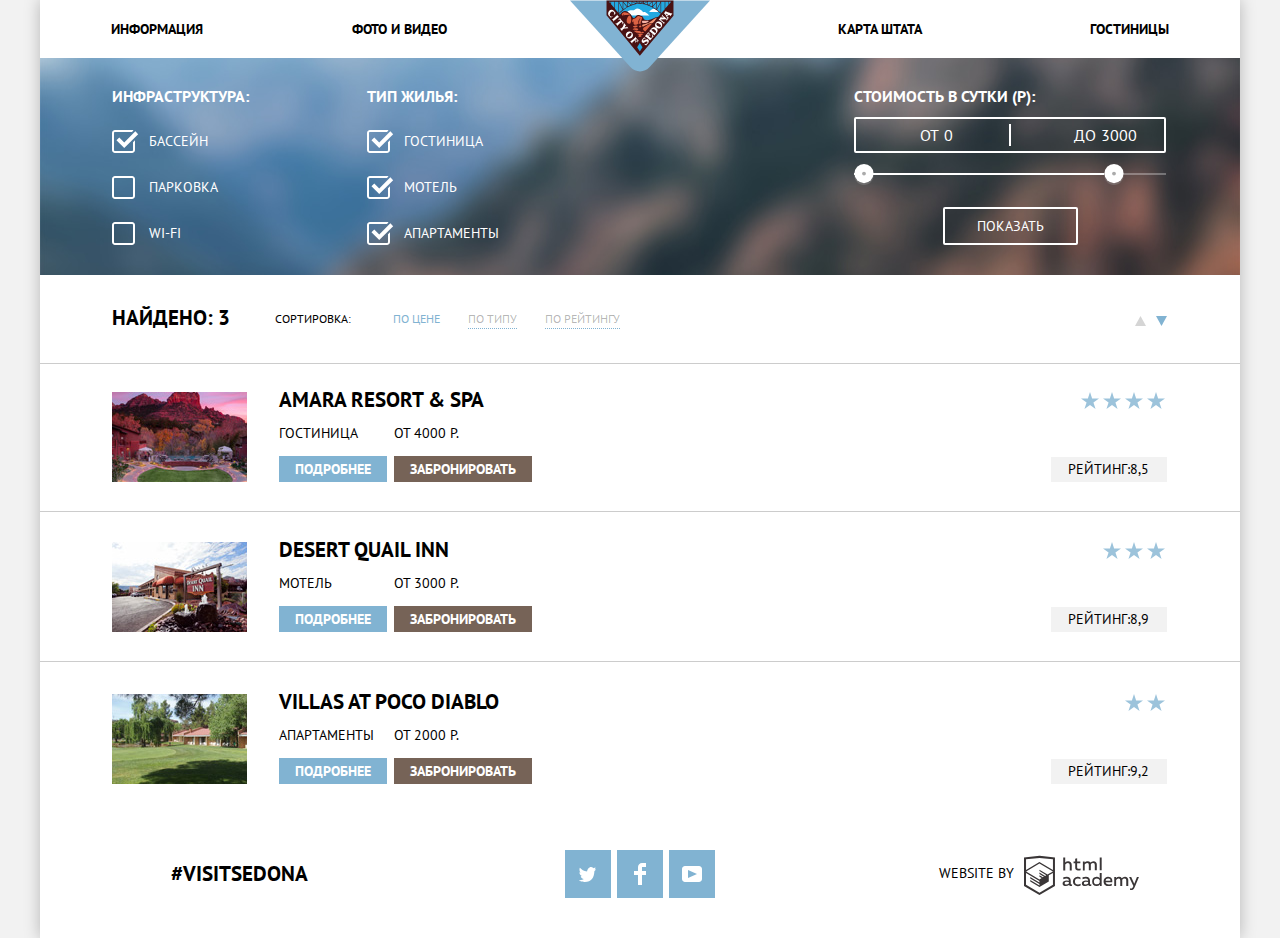
==== commit 042c194c: "тук тук" ====
--- a/inner.html
+++ b/inner.html
@@ -12,7 +12,7 @@
       <header class="main-header">
         <nav class="main-navigation">
           <a href="index.html" class="main-header-logo">
-            <img class="main-logo" src="img/logo.svg"  alt="Логотип страницы 'Седона'">
+            <img class="main-logo" src="img/logo.svg"  width="140px" height="72px" alt="Логотип страницы 'Седона'">
           </a>
           <ul class="site-navigation">
             <li class="left-side-navigation"><a href="info.html">Информация</a></li>
@@ -103,7 +103,7 @@
             <ul class="list-found">
               <li class="inner-column-results">
                 <div class="inner-column-photo">
-                  <img src="img/layer-21.jpg" width="135" alt="Фото гостиницы">
+                  <img src="img/layer-21.jpg" width="135px" height="90px" alt="Фото гостиницы">
                 </div>
                 <div class="inner-column-hotel">
                   <a href="#" class="text-behavior">
@@ -132,7 +132,7 @@
                </li>
                <li class="inner-column-results inner-column-results-2">
                  <div class="inner-column-photo">
-                   <img src="img/layer-89-copy.jpg" width="135" height="90" alt="Фото гостиницы">
+                   <img src="img/layer-89-copy.jpg" width="135px"  height="90px" alt="Фото гостиницы">
                  </div>
                  <div class="inner-column-hotel">
                    <a href="#" class="text-behavior">
@@ -160,7 +160,7 @@
                 </li>
                 <li class="inner-column-results inner-column-results-3">
                   <div class="inner-column-photo">
-                    <img src="img/layer-22.jpg" width="135" height="90" alt="Фото гостиницы">
+                    <img src="img/layer-22.jpg" width="135px" height="90px" alt="Фото гостиницы">
                   </div>
                   <div class="inner-column-hotel">
                     <a href="#" class="text-behavior">
--- a/css/style.min.css
+++ b/css/style.min.css
@@ -1 +1 @@
-body{margin:0;padding:0;font-family:"PT Sans",Arial,sans-serif;font-size:14px;line-height:21px;font-weight:400;color:#000;text-transform:uppercase;background-color:#f2f2f2;position:relative}a{text-decoration:none;color:inherit;font:inherit}.calendar-picture rect{fill:#a9a9a9}.footer-social ul,.feature-grey{list-style:none;padding:0}.academy path{fill:#3a3637}.checkbox label::before{content:'';display:block;width:23px;height:23px;background-image:url(../img/checkbox-off.svg);background-repeat:no-repeat;position:absolute;left:-17px;top:-2px;background-size:contain}input:checked+label::before{content:'';display:block;width:27px;height:23px;background-image:url(../img/checkbox-on.svg);background-repeat:no-repeat;position:absolute;left:-17px;top:-2px;background-size:contain}.checkbox-of svg,.checkbox-on svg{position:absolute;left:0;fill:#fff}div span{display:block}.page-content{-webkit-box-shadow:0 0 15px rgba(0,0,0,.25);box-shadow:0 0 15px rgba(0,0,0,.25)}.background-logo{background-color:#695b59;background-image:url(../img/background-photo.jpg);background-position:25% 28.5%;width:100%;position:relative;z-index:1;height:506px}.background-logo::after{content:"";position:absolute;bottom:-2px;left:0;width:1201px;height:59px;background-image:url(../img/polygon.png)}.visually-hidden{position:absolute;clip:rect(0 0 0 0);width:1px;height:1px;margin:-1px}.filtres{font-size:14px;line-height:21px;font-weight:700;color:#fff;background-color:#686d73;background-image:url(../img/filter-background.jpg);background-position:center;background-repeat:no-repeat;height:217px}.logo{width:459px}.main-navigation{font-size:14px;line-height:26px;font-weight:700;background-color:#fff}.site-navigation{list-style:none;font-weight:700}.site-navigation a:hover{color:#81b3d2}.site-navigation a:focus{color:rgba(0,0,0,.3)}.site-navigation .hotel-active{color:#766357}.welcome{padding-top:61px;padding-bottom:52px;margin-right:7px}.introduce,.reasons{line-height:26px;text-align:center}.introduce{max-width:450px;padding:0;padding-left:5px;font-size:21px;font-weight:700;margin:0 auto 28px}.reasons{font-size:14px;font-weight:400;margin:0}.features-list{list-style:none}.feature-item,.features-list{text-align:center}.feature-grey-items:first-child p{margin-left:52px;margin-right:55px}.feature-grey-items:last-child p{margin-left:62px;margin-right:60px}.feature-grey-items:nth-child(2) p{margin-left:49px;margin-right:53px}.advice-list h4,.feature-item h3{font-size:21px;line-height:21px;font-weight:700}.photo1,.photo2{width:800px}.feature-blue{color:#fff;background-color:#81b3d2}.feature-blue h3{margin:0 auto;text-align:center;width:200px}.feature-grey{color:#000;background-color:#eee}.feature-blue h3,.feature-grey h3{font-size:21px;line-height:21px;font-weight:700}.search-hotel{background-color:#fff;color:#000;text-align:center}.search-hotel h2{font-size:30px;line-height:36px}.button-search{font-size:21px;line-height:26px;color:#fff;font-weight:700;background-color:#766357;text-transform:uppercase;border:0}.button-search:hover{background-color:#604e43}.button-search:focus{background-color:#503e33;color:#928a85}.form-hotel,.form-hotel input{font-size:14px;line-height:26px}.form-hotel{font-weight:700;color:#000}.form-hotel input{background-color:#f2f2f2;color:#000000;border:0;min-height:36px;font:inherit;padding-left:10px;text-transform:uppercase;padding-bottom:0}.page-content input[type=text]::-webkit-input-placeholder{color:#000;text-transform:uppercase;padding-left:10px}.page-content input[type=text]::-moz-placeholder{color:#000;text-transform:uppercase;padding-left:10px}input:active,input:focus,input:hover{outline:0}.form-hotel input:hover{font:inherit;background-color:#ebebeb}.form-hotel input:focus{background-color:#fff;-webkit-box-shadow:0 0 2px #e5e5e5 inset;box-shadow:0 0 2px #e5e5e5 inset}.form-buttom{background-color:#f2f2f2;width:38px;text-align:center;border:0}.plus-minus{color:#a9a9a9;font-size:14px;line-height:26px}.plus-minus:hover{color:#000}.plus-minus:active,.plus-minus:focus{color:#81b3d2}.search{font-size:21px;line-height:26px;font-weight:700;width:458px;color:#fff;background-color:#81b3d2;vertical-align:middle;text-transform:uppercase;border:0}.search:hover{background-color:#669ec0}.search:focus{background-color:#5496bd;color:rgba(255,255,255,0,3)}.button-results{text-align:center;background-color:transparent}.button-results:hover{background-color:#fff;color:#000}.sort .choose,.sort h2{font-size:12px;line-height:18px}.sort h2{color:#000;font-weight:400}.resuls-search{font-size:21px;line-height:26px;font-weight:700;color:#000}.sort span,.sort span:hover{border-bottom:1px dotted;border-color:#81b3d2}.sort .choose{color:rgba(0,0,0,.3);border:0;background-color:#fff;text-transform:uppercase}.sort span:hover{color:#81b3d2}.sort span:focus{color:#000;border-bottom:none}.sort span:active{color:#81b3d2;border-bottom:none}.sort{position:relative}.choose-active span{color:#81b3d2;border:0}.down,.up{position:absolute;bottom:9px;width:11px;height:10px;background-color:transparent;border:0}.down{fill:#d5d5d5;right:78px}.up{right:99px}.up-down:hover path{fill:#242021}.up-down:focus path{fill:#83b4d3}.list-found{list-style:none}.list-found h3,h4{margin:0}.button-book,.button-detail{font-size:14px;line-height:21px;font-weight:700;color:#fff;text-transform:uppercase;padding:4px 16px}.mini-column-2{margin-left:7px}.button-detail{background-color:#81b3d2;min-width:110px;border:0}.button-detail:hover{background-color:#669ec0}.button-detail:focus{background-color:#5496bd}.button-book{background-color:#766357;min-width:142px;border:0}.button-book:hover{background-color:#604e43}.button-book:focus{background-color:#503e33}.rating{font-size:14px;line-height:25px;font-weight:400;max-width:110px;max-height:27px;background-color:#f2f2f2;padding-left:3px;padding-right:3px;text-align:center}.text-behavior{font-size:21px;line-height:26px;font-weight:700;color:#000}.text-behavior h3{font-size:21px;margin:0 0 10px}.mini-column,.mini-column h4,.mini-column span{margin-bottom:15px;font-weight:400;}.text-behavior:focus,.text-behavior:hover{color:#81b3d2}.text-behavior:active{color:rgba(0,0,0,.3)}.hashtag{font-size:21px;line-height:25px;font-weight:700}.page-content{width:1200px;margin:0 auto;background-color:#fff}.main-header{margin:0;padding:0}.main-navigation{position:relative;width:100%}.main-logo{width:140px;position:absolute;left:50%;-webkit-transform:translateX(-50%);-ms-transform:translateX(-50%);transform:translateX(-50%);z-index:2}.site-navigation{padding-left:71px;padding-right:71px;display:-webkit-box;display:-ms-flexbox;display:flex;margin:0}.site-navigation li{padding-top:16px;padding-bottom:16px}.left-side-navigation{width:20%;text-align:left;margin-right:29px}.right-side-navigation{width:20%;text-align:right;margin-left:auto}.site-navigation li:last-child{margin-left:35px}.background-logo{text-align:center}.logo{padding:76px}.blue-text{width:33.333%;padding:47px 10px 10px}.features-list h3,.features-list h4{max-width:165px;margin:0 auto 25px;text-align:center}.features-list .number{margin:0 auto 21px}.feature-grey-items{padding:47px 10px 14px 9px}.feature-grey-items h3{max-width:120px;margin-top:0}.paragraph1{margin-left:37px;margin-right:38px}.paragraph2{max-width:302px;margin:0 auto}.blue-text,.feature-grey-items{min-height:195px}.blue-photo{width:66.666%;line-height:0}.features-list,.inner-column fieldset{margin:0;padding:0}.feature-blue{width:1200px}.advice-list,.feature-blue{display:-webkit-box;display:-ms-flexbox;display:flex}.advice-list-items{width:33%;min-height:118px;padding:161px 50px 50px;position:relative}.icon-1 h4::before,.icon-2 h4::before,.icon-3 h4::before{content:"";position:absolute;width:75px;height:72px;top:60px;left:161px;background-color:#fff;background-image:url(../img/icon-1.svg);background-repeat:no-repeat;background-position:center;background-size:contain}.icon-2 h4::before,.icon-3 h4::before{width:74px;height:70px;top:61px;left:163px;background-image:url(../img/icon-3.svg);background-position:top center}.icon-2 h4::before{width:64px;height:76px;top:56px;left:167px;background-image:url(../img/icon-2.svg)}.feature-grey{display:-webkit-box;display:-ms-flexbox;display:flex;padding:0;width:100%}.feature-grey-items{width:33.333%}.feature-grey-items h3,.feature-grey-items p{margin-left:auto;margin-right:auto}.search-hotel h2{margin:51px 0 24px}.search-hotel p{margin:0 auto 46px;line-height:24px}.button-search{padding:31px 100px;width:569px;text-align:center;vertical-align:middle}.form-hotel{display:-webkit-box;display:-ms-flexbox;display:flex;position:relative}.form1,.form2{width:460px}.form3{width:228px}.form2,.form3,.form4{margin-top:29px}.form3,.form4{margin-bottom:55px}.map{width:100%}.form-hotel-items{width:458px;display:-webkit-box;display:-ms-flexbox;display:flex;-ms-flex-wrap:wrap;flex-wrap:wrap;padding:55px;position:absolute;left:50%;margin-left:-284px;text-align:left;background-color:#fff}.form1 input,.form2 input{-webkit-box-flex:1;-ms-flex-positive:1;flex-grow:1}.form1,.form2{position:relative}.form1,.form2,.form3,.form4{display:-webkit-box;display:-ms-flexbox;display:flex}.form3{margin-right:54px}.form4{width:176px;text-align:left}.form3 label,.form4 label{padding-top:6px;width:112px}.form4 label{width:64px}.calendar{position:absolute;right:10px;top:7px}.calendar:hover path,.calendar:hover rect{fill:#292929}.calendar:focus path,.calendar:focus rect{fill:#b3d1e4}.form1 label,.form2 label{width:112px;padding-top:5px}.search{padding-top:15px;padding-bottom:15px}.main-footer{width:1200px;padding-top:25px;padding-bottom:10px}.hashtag{width:33%;margin:0;display:block;padding-left:20px;padding-top:21px}.footer-social{list-style:none;margin:0 auto;padding:10px 0 30px 145px}.footer-copyright{width:33%;margin-right:101px}.footer-social li{padding:0}.social-button{margin-right:6px}.footer-social-block,.main-footer-second div{width:33%}.social-button:hover{background-color:#669ec0}.social-button:focus{background-color:#5496bd}.social-button:focus path{fill:rgba(0,0,0,.3)}.academy:hover path{fill:#9cc3db}.academy:focus path{fill:#dbdadb}.footer-copyright span{padding-top:8px;padding-right:10px}.footer-copyright,.inner-column{display:-webkit-box;display:-ms-flexbox;display:flex}.footer-copyright{-webkit-box-pack:end;-ms-flex-pack:end;justify-content:flex-end;margin-top:15px}.inner-column{padding:28px 69px 15px 72px}.inner-column li{list-style:none}.inner-column legend{font-size:16px;line-height:21px;font-weight:700}.cost-per-day legend,.infrastructure legend,.type-of-housing legend{margin-bottom:10px}.infrastructure li:not(:last-child),.type-of-housing li:not(:last-child){margin-bottom:25px}.infrastructure li,.type-of-housing li{padding-left:17px}.checkbox label{padding-left:20px;font-weight:400}.price-controls input{width:50px;margin:0;color:inherit;font:inherit;background:0 0;border:0}.checkbox label,.checkbox-of{position:relative}.checkbox-of svg:hover,.checkbox-on svg:hover{fill:#fff}.checkbox-of svg:focus,.checkbox-on svg:focus{fill:#656666}.filtres{width:100%}.infrastructure ul,.type-of-housing ul{list-style:none;padding:0;}.infrastructure,.type-of-housing{min-width:255px;border:0}.price-controls{min-height:32px;margin-bottom:20px;border:2px solid #fff;border-radius:2px;font-size:0;position:relative}.price-controls::after{content:"";position:absolute;width:2px;height:22px;top:50%;left:50%;-webkit-transform:translate(-50%,-50%);-ms-transform:translate(-50%,-50%);transform:translate(-50%,-50%);background:#fff}.price-controls label{display:inline-block;vertical-align:top;cursor:pointer;width:90px;padding-left:64px;font-size:16px;line-height:21px;margin-top:5px;font-weight:400}.price-controls .before,.price-controls .from{width:50px;font-size:16px;line-height:21px;background:0 0;border:0;text-align:left;margin:0 0 0 3px}.inner-column .cost{border:0;max-width:330px;margin-left:auto;margin-right:5px}.range-group{position:relative;border:0}.range-group .range{height:2px;background:rgba(255,255,255,.3);margin-bottom:32px}.range-group .bar{width:80%;height:2px;background:#fff}.range-batton1,.range-batton2{background-image:url(../img/filter-button.svg);background-repeat:no-repeat;width:20px;height:22px;fill:#ababab;position:absolute}.range-batton1:hover,.range-batton2:hover{-webkit-transform:scale(1.1);-ms-transform:scale(1.1);transform:scale(1.1);width:22px;height:24px}.range-batton1{top:-9px;left:0}.range-batton2{top:-9px;left:80%}.button-results{display:block;padding:7px 32px;margin:0 auto;font-size:14px;line-height:20px;color:#fff;text-transform:uppercase;background:0 0;border:2px solid #fff;border-radius:2px;cursor:pointer}.before,.from{background-color:transparent;color:#fff;text-align:center;border:0}.from{border-right:none}.before{border-left:none}.cost-per-day,.range{border:0}.range{margin:0 auto}.sort{display:-webkit-box;display:-ms-flexbox;display:flex;-webkit-box-align:center;-ms-flex-align:center;align-items:center;margin-top:30px;margin-bottom:32px}.sort h2{width:100px;margin:2px 0 0 28px}.choose{margin-top:3px;padding-left:18px}.sort p{margin:0 0 0 72px;min-width:135px}.rating-visual{background-image:url(../img/star.svg);background-repeat:no-repeat;width:18px;height:17px;fill:#9cc3db;background-size:contain;-webkit-box-pack:end;-ms-flex-pack:end;justify-content:flex-end;max-width:110px;margin-left:4px}.inner-column-results,.rating-visual,.stars{display:-webkit-box;display:-ms-flexbox;display:flex}.stars{-webkit-box-pack:end;-ms-flex-pack:end;justify-content:flex-end;max-width:110px;margin-left:4px;margin-bottom:48px}.inner-column-results{min-height:124px;padding-top:23px}.inner-column-results{border-top:1px solid rgba(0,1,1,.2)}.list-found{padding:0}.inner-column-results-2{padding-top:25px;border-top:1px solid rgba(0,1,1,.2)}.inner-column-results-3{padding-top:27px;border-top:1px solid rgba(0,1,1,.2)}.inner-column-photo{margin-left:72px;margin-top:5px}.inner-column-hotel{width:780px;padding-right:15px;margin-right:15px;margin-left:32px;text-align:left}.inner-column-rating{width:183px;margin-top:5px;margin-right:15px}.mini-column{display:-webkit-box;display:-ms-flexbox;display:flex}.social-button{width:46px;height:48px;background-color:#81b3d2;-webkit-box-align:center;-ms-flex-align:center;align-items:center;-webkit-box-pack:center;-ms-flex-pack:center;justify-content:center}.footer-social,.social-button{display:-webkit-box;display:-ms-flexbox;display:flex}.main-footer{background-color:rgba(255,255,255,.9);position:absolute;bottom:5px}.second{background-color:#fff;position:static;padding-top:13px}.minus,.plus{color:rgba(0,1,1,.15);margin:auto;font-size:21px;line-height:26px;font-weight:700}.minus:hover,.plus:hover{color:#292929}.minus:active,.plus:active{color:#b3d1e4}.main-footer{display:-webkit-box;display:-ms-flexbox;display:flex;text-align:center}
+body{margin:0;padding:0;font-family:"PT Sans",Arial,sans-serif;font-size:14px;line-height:21px;font-weight:400;color:#000;text-transform:uppercase;background-color:#f2f2f2;position:relative}a{text-decoration:none;color:inherit;font:inherit}.calendar-picture rect{fill:#a9a9a9}.footer-social ul,.feature-grey{list-style:none;padding:0}.academy path{fill:#3a3637}.checkbox label::before{content:'';display:block;width:23px;height:23px;background-image:url(../img/checkbox-off.svg);background-repeat:no-repeat;position:absolute;left:-17px;top:-2px;background-size:contain}input:checked+label::before{content:'';display:block;width:27px;height:23px;background-image:url(../img/checkbox-on.svg);background-repeat:no-repeat;position:absolute;left:-17px;top:-2px;background-size:contain}.checkbox-of svg,.checkbox-on svg{position:absolute;left:0;fill:#fff}div span{display:block}.page-content{-webkit-box-shadow:0 0 15px rgba(0,0,0,.25);box-shadow:0 0 15px rgba(0,0,0,.25)}.background-logo{background-color:#695b59;background-image:url(../img/background-photo.jpg);background-position:25% 28.5%;width:100%;position:relative;z-index:1;height:506px}.background-logo::after{content:"";position:absolute;bottom:-2px;left:0;width:1201px;height:59px;background-image:url(../img/polygon.png)}.visually-hidden{position:absolute;clip:rect(0 0 0 0);width:1px;height:1px;margin:-1px}.filtres{font-size:14px;line-height:21px;font-weight:700;color:#fff;background-color:#686d73;background-image:url(../img/filter-background.jpg);background-position:center;background-repeat:no-repeat;height:217px}.logo{width:459px}.main-navigation{font-size:14px;line-height:26px;font-weight:700;background-color:#fff}.site-navigation{list-style:none;font-weight:700}.site-navigation a:hover{color:#81b3d2}.site-navigation a:focus{color:rgba(0,0,0,.3)}.site-navigation .hotel-active{color:#766357}.welcome{padding-top:61px;padding-bottom:52px;margin-right:7px}.introduce,.reasons{line-height:26px;text-align:center}.introduce{max-width:450px;padding:0;padding-left:5px;font-size:21px;font-weight:700;margin:0 auto 28px}.reasons{font-size:14px;font-weight:400;margin:0}.features-list{list-style:none}.feature-item,.features-list{text-align:center}.feature-grey-items:first-child p{margin-left:52px;margin-right:55px}.feature-grey-items:last-child p{margin-left:62px;margin-right:60px}.feature-grey-items:nth-child(2) p{margin-left:49px;margin-right:53px}.advice-list h4,.feature-item h3{font-size:21px;line-height:21px;font-weight:700}.photo1,.photo2{width:800px}.feature-blue{color:#fff;background-color:#81b3d2}.feature-blue h3{margin:0 auto;text-align:center;width:200px}.feature-grey{color:#000;background-color:#eee}.feature-blue h3,.feature-grey h3{font-size:21px;line-height:21px;font-weight:700}.search-hotel{background-color:#fff;color:#000;text-align:center}.search-hotel h2{font-size:30px;line-height:36px}.button-search{font-size:21px;line-height:26px;color:#fff;font-weight:700;background-color:#766357;text-transform:uppercase;border:0}.button-search:hover{background-color:#604e43}.button-search:focus{background-color:#503e33;color:#928a85}.form-hotel,.form-hotel input{font-size:14px;line-height:26px}.form-hotel{font-weight:700;color:#000}.form-hotel input{background-color:#f2f2f2;color:#000000;border:0;min-height:36px;font:inherit;padding-left:10px;text-transform:uppercase;padding-bottom:0}.page-content input[type=text]::-webkit-input-placeholder{color:#000;text-transform:uppercase;padding-left:10px}.page-content input[type=text]::-moz-placeholder{color:#000;text-transform:uppercase;padding-left:10px}.page-content input[type=text]:-moz-placeholder{color:#000}.page-content input[type=text]:-ms-input-placeholder{color:#000}input:active,input:focus,input:hover{outline:0}.form-hotel input:hover{font:inherit;background-color:#ebebeb}.form-hotel input:focus{background-color:#fff;-webkit-box-shadow:0 0 2px #e5e5e5 inset;box-shadow:0 0 2px #e5e5e5 inset}.form-buttom{background-color:#f2f2f2;width:38px;text-align:center;border:0}.plus-minus{color:#a9a9a9;font-size:14px;line-height:26px}.plus-minus:hover{color:#000}.plus-minus:active,.plus-minus:focus{color:#81b3d2}.search{font-size:21px;line-height:26px;font-weight:700;width:458px;color:#fff;background-color:#81b3d2;vertical-align:middle;text-transform:uppercase;border:0}.search:hover{background-color:#669ec0}.search:focus{background-color:#5496bd;color:rgba(255,255,255,0,3)}.button-results{text-align:center;background-color:transparent}.button-results:hover{background-color:#fff;color:#000}.sort .choose,.sort h2{font-size:12px;line-height:18px}.sort h2{color:#000;font-weight:400}.resuls-search{font-size:21px;line-height:26px;font-weight:700;color:#000}.sort span,.sort span:hover{border-bottom:1px dotted;border-color:#81b3d2}.sort .choose{color:rgba(0,0,0,.3);border:0;background-color:#fff;text-transform:uppercase}.sort span:hover{color:#81b3d2}.sort span:focus{color:#000;border-bottom:none}.sort span:active{color:#81b3d2;border-bottom:none}.sort{position:relative}.choose-active span{color:#81b3d2;border:0}.down,.up{position:absolute;bottom:9px;width:11px;height:10px;background-color:transparent;border:0}.down{fill:#d5d5d5;right:78px}.up{right:99px}.up-down:hover path{fill:#242021}.up-down:focus path{fill:#83b4d3}.list-found{list-style:none}.list-found h3,h4{margin:0}.button-book,.button-detail{font-size:14px;line-height:21px;font-weight:700;color:#fff;text-transform:uppercase;padding:4px 16px}.mini-column-2{margin-left:7px}.button-detail{background-color:#81b3d2;min-width:110px;border:0}.button-detail:hover{background-color:#669ec0}.button-detail:focus{background-color:#5496bd}.button-book{background-color:#766357;min-width:142px;border:0}.button-book:hover{background-color:#604e43}.button-book:focus{background-color:#503e33}.rating{font-size:14px;line-height:25px;font-weight:400;max-width:110px;max-height:27px;background-color:#f2f2f2;padding-left:3px;padding-right:3px;text-align:center}.text-behavior{font-size:21px;line-height:26px;font-weight:700;color:#000}.text-behavior h3{font-size:21px;margin:0 0 10px}.mini-column,.mini-column h4,.mini-column span{margin-bottom:15px;font-weight:400;}.text-behavior:focus,.text-behavior:hover{color:#81b3d2}.text-behavior:active{color:rgba(0,0,0,.3)}.hashtag{font-size:21px;line-height:25px;font-weight:700}.page-content{width:1200px;margin:0 auto;background-color:#fff}.main-header{margin:0;padding:0}.main-navigation{position:relative;width:100%}.main-logo{width:140px;position:absolute;left:50%;-webkit-transform:translateX(-50%);-ms-transform:translateX(-50%);transform:translateX(-50%);z-index:2}.site-navigation{padding-left:71px;padding-right:71px;display:-webkit-box;display:-ms-flexbox;display:flex;margin:0}.site-navigation li{padding-top:16px;padding-bottom:16px}.left-side-navigation{width:20%;text-align:left;margin-right:29px}.right-side-navigation{width:20%;text-align:right;margin-left:auto}.site-navigation li:last-child{margin-left:35px}.background-logo{text-align:center}.logo{padding:76px}.blue-text{width:33.333%;padding:47px 10px 10px}.features-list h3,.features-list h4{max-width:165px;margin:0 auto 25px;text-align:center}.features-list .number{margin:0 auto 21px}.feature-grey-items{padding:47px 10px 14px 9px}.feature-grey-items h3{max-width:120px;margin-top:0}.paragraph1{margin-left:37px;margin-right:38px}.paragraph2{max-width:302px;margin:0 auto}.blue-text,.feature-grey-items{min-height:195px}.blue-photo{width:66.666%;line-height:0}.features-list,.inner-column fieldset{margin:0;padding:0}.feature-blue{width:1200px}.advice-list,.feature-blue{display:-webkit-box;display:-ms-flexbox;display:flex}.advice-list-items{width:33%;min-height:118px;padding:161px 50px 50px;position:relative}.icon-1 h4::before,.icon-2 h4::before,.icon-3 h4::before{content:"";position:absolute;width:75px;height:72px;top:60px;left:161px;background-color:#fff;background-image:url(../img/icon-1.svg);background-repeat:no-repeat;background-position:center;background-size:contain}.icon-2 h4::before,.icon-3 h4::before{width:74px;height:70px;top:61px;left:163px;background-image:url(../img/icon-3.svg);background-position:top center}.icon-2 h4::before{width:64px;height:76px;top:56px;left:167px;background-image:url(../img/icon-2.svg)}.feature-grey{display:-webkit-box;display:-ms-flexbox;display:flex;padding:0;width:100%}.feature-grey-items{width:33.333%}.feature-grey-items h3,.feature-grey-items p{margin-left:auto;margin-right:auto}.search-hotel h2{margin:51px 0 24px}.search-hotel p{margin:0 auto 46px;line-height:24px}.button-search{padding:31px 100px;width:569px;text-align:center;vertical-align:middle}.form-hotel{display:-webkit-box;display:-ms-flexbox;display:flex;position:relative}.form1,.form2{width:460px}.form3{width:228px}.form2,.form3,.form4{margin-top:29px}.form3,.form4{margin-bottom:55px}.map{width:100%}.form-hotel-items{width:458px;display:-webkit-box;display:-ms-flexbox;display:flex;-ms-flex-wrap:wrap;flex-wrap:wrap;padding:55px;position:absolute;left:50%;margin-left:-284px;text-align:left;background-color:#fff}.form1 input,.form2 input{-webkit-box-flex:1;-ms-flex-positive:1;flex-grow:1}.form1,.form2{position:relative}.form1,.form2,.form3,.form4{display:-webkit-box;display:-ms-flexbox;display:flex}.form3{margin-right:54px}.form4{width:176px;text-align:left}.form3 label,.form4 label{padding-top:6px;width:112px}.form4 label{width:64px}.calendar{position:absolute;right:10px;top:7px}.calendar:hover path,.calendar:hover rect{fill:#292929}.calendar:focus path,.calendar:focus rect{fill:#b3d1e4}.form1 label,.form2 label{width:112px;padding-top:5px}.search{padding-top:15px;padding-bottom:15px}.main-footer{width:1200px;padding-top:25px;padding-bottom:10px}.hashtag{width:33%;margin:0;display:block;padding-left:20px;padding-top:21px}.footer-social{list-style:none;margin:0 auto;padding:10px 0 30px 145px}.footer-copyright{width:33%;margin-right:101px}.footer-social li{padding:0}.social-button{margin-right:6px}.footer-social-block,.main-footer-second div{width:33%}.social-button:hover{background-color:#669ec0}.social-button:focus{background-color:#5496bd}.social-button:focus path{fill:rgba(0,0,0,.3)}.academy:hover path{fill:#9cc3db}.academy:focus path{fill:#dbdadb}.footer-copyright span{padding-top:8px;padding-right:10px}.footer-copyright,.inner-column{display:-webkit-box;display:-ms-flexbox;display:flex}.footer-copyright{-webkit-box-pack:end;-ms-flex-pack:end;justify-content:flex-end;margin-top:15px}.inner-column{padding:28px 69px 15px 72px}.inner-column li{list-style:none}.inner-column legend{font-size:16px;line-height:21px;font-weight:700}.cost-per-day legend,.infrastructure legend,.type-of-housing legend{margin-bottom:10px}.infrastructure li:not(:last-child),.type-of-housing li:not(:last-child){margin-bottom:25px}.infrastructure li,.type-of-housing li{padding-left:17px}.checkbox label{padding-left:20px;font-weight:400}.price-controls input{width:50px;margin:0;color:inherit;font:inherit;background:0 0;border:0}.checkbox label,.checkbox-of{position:relative}.checkbox-of svg:hover,.checkbox-on svg:hover{fill:#fff}.checkbox-of svg:focus,.checkbox-on svg:focus{fill:#656666}.filtres{width:100%}.infrastructure ul,.type-of-housing ul{list-style:none;padding:0;}.infrastructure,.type-of-housing{min-width:255px;border:0}.price-controls{min-height:32px;margin-bottom:20px;border:2px solid #fff;border-radius:2px;font-size:0;position:relative}.price-controls::after{content:"";position:absolute;width:2px;height:22px;top:50%;left:50%;-webkit-transform:translate(-50%,-50%);-ms-transform:translate(-50%,-50%);transform:translate(-50%,-50%);background:#fff}.price-controls label{display:inline-block;vertical-align:top;cursor:pointer;width:90px;padding-left:64px;font-size:16px;line-height:21px;margin-top:5px;font-weight:400}.price-controls .before,.price-controls .from{width:50px;font-size:16px;line-height:21px;background:0 0;border:0;text-align:left;margin:0 0 0 3px}.inner-column .cost{border:0;max-width:330px;margin-left:auto;margin-right:5px}.range-group{position:relative;border:0}.range-group .range{height:2px;background:rgba(255,255,255,.3);margin-bottom:32px}.range-group .bar{width:80%;height:2px;background:#fff}.range-batton1,.range-batton2{background-image:url(../img/filter-button.svg);background-repeat:no-repeat;width:20px;height:22px;fill:#ababab;position:absolute}.range-batton1:hover,.range-batton2:hover{-webkit-transform:scale(1.1);-ms-transform:scale(1.1);transform:scale(1.1);width:22px;height:24px}.range-batton1{top:-9px;left:0}.range-batton2{top:-9px;left:80%}.button-results{display:block;padding:7px 32px;margin:0 auto;font-size:14px;line-height:20px;color:#fff;text-transform:uppercase;background:0 0;border:2px solid #fff;border-radius:2px;cursor:pointer}.before,.from{background-color:transparent;color:#fff;text-align:center;border:0}.from{border-right:none}.before{border-left:none}.cost-per-day,.range{border:0}.range{margin:0 auto}.sort{display:-webkit-box;display:-ms-flexbox;display:flex;-webkit-box-align:center;-ms-flex-align:center;align-items:center;margin-top:30px;margin-bottom:32px}.sort h2{width:100px;margin:2px 0 0 28px}.choose{margin-top:3px;padding-left:18px}.sort p{margin:0 0 0 72px;min-width:135px}.rating-visual{background-image:url(../img/star.svg);background-repeat:no-repeat;width:18px;height:17px;fill:#9cc3db;background-size:contain;-webkit-box-pack:end;-ms-flex-pack:end;justify-content:flex-end;max-width:110px;margin-left:4px}.inner-column-results,.rating-visual,.stars{display:-webkit-box;display:-ms-flexbox;display:flex}.stars{-webkit-box-pack:end;-ms-flex-pack:end;justify-content:flex-end;max-width:110px;margin-left:4px;margin-bottom:48px}.inner-column-results{min-height:124px;padding-top:23px}.inner-column-results{border-top:1px solid rgba(0,1,1,.2)}.list-found{padding:0}.inner-column-results-2{padding-top:25px;border-top:1px solid rgba(0,1,1,.2)}.inner-column-results-3{padding-top:27px;border-top:1px solid rgba(0,1,1,.2)}.inner-column-photo{margin-left:72px;margin-top:5px}.inner-column-hotel{width:780px;padding-right:15px;margin-right:15px;margin-left:32px;text-align:left}.inner-column-rating{width:183px;margin-top:5px;margin-right:15px}.mini-column{display:-webkit-box;display:-ms-flexbox;display:flex}.social-button{width:46px;height:48px;background-color:#81b3d2;-webkit-box-align:center;-ms-flex-align:center;align-items:center;-webkit-box-pack:center;-ms-flex-pack:center;justify-content:center}.footer-social,.social-button{display:-webkit-box;display:-ms-flexbox;display:flex}.main-footer{background-color:rgba(255,255,255,.9);position:absolute;bottom:5px}.second{background-color:#fff;position:static;padding-top:13px}.minus,.plus{color:rgba(0,1,1,.15);margin:auto;font-size:21px;line-height:26px;font-weight:700}.minus:hover,.plus:hover{color:#292929}.minus:active,.plus:active{color:#b3d1e4}.main-footer{display:-webkit-box;display:-ms-flexbox;display:flex;text-align:center}
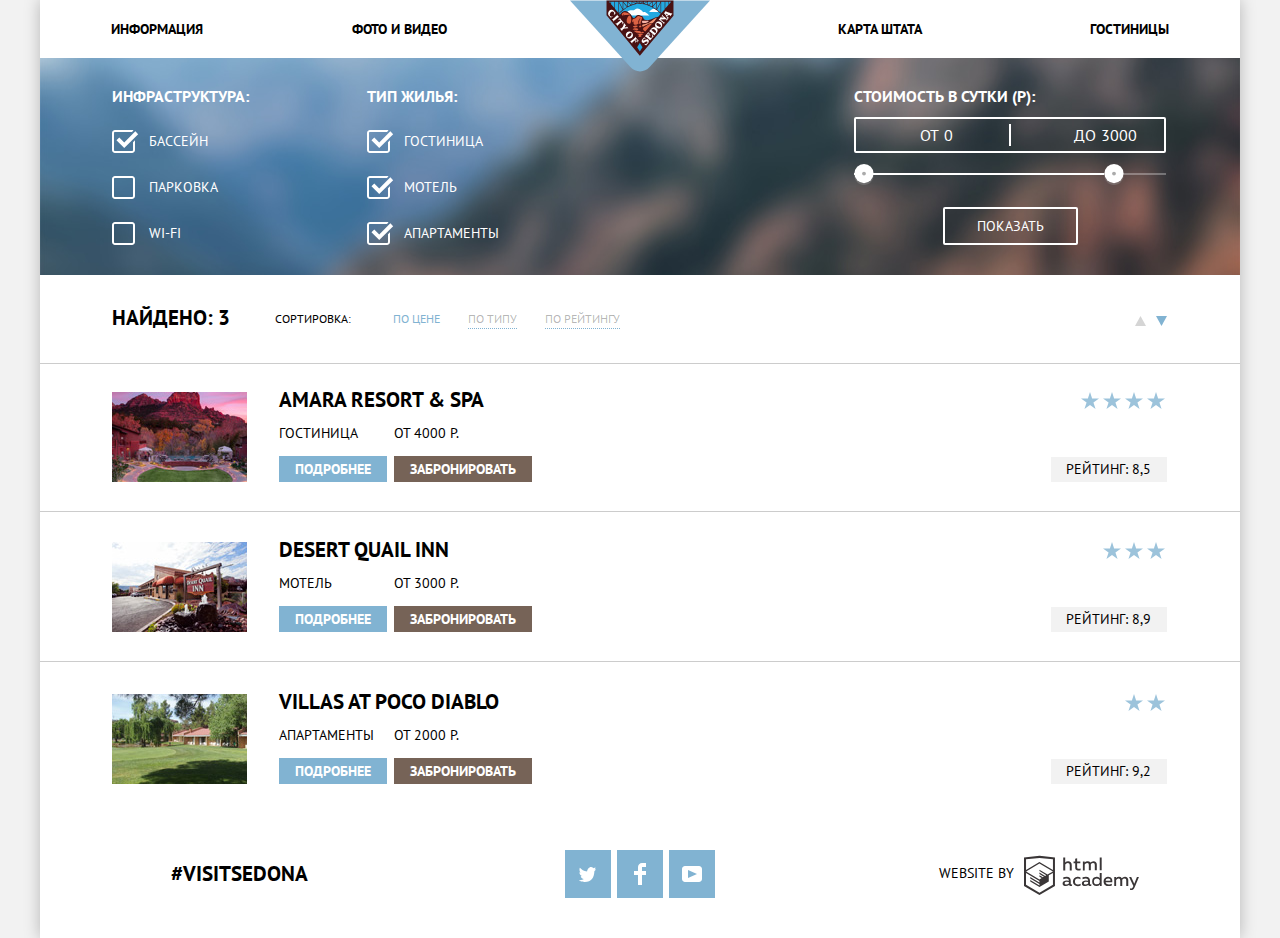
==== commit 144c6432: "лол" ====
--- a/inner.html
+++ b/inner.html
@@ -2,10 +2,10 @@
 <html lang="ru">
   <head>
     <meta charset="utf-8">
-    <title>HTML Academy: Седона</title>
-    <link href="https://fonts.googleapis.com/css?family=PT+Sans:400,700&amp;subset=cyrillic" rel="stylesheet">
-    <link href="css/normalize.min.css" rel="stylesheet">
-    <link href="css/style.min.css" rel="stylesheet">
+      <title>HTML Academy: Седона</title>
+        <link href="https://fonts.googleapis.com/css?family=PT+Sans:400,700&amp;subset=cyrillic" rel="stylesheet">
+        <link href="css/normalize.min.css" rel="stylesheet">
+        <link href="css/style.min.css" rel="stylesheet">
   </head>
   <body>
     <div class="page-content">
@@ -33,15 +33,15 @@
                 <ul>
                   <li class="checkbox">
                     <input id="1" type="checkbox" name="pool" checked class="visually-hidden">
-                    <label for="1">Бассейн</label>
+                    <label class="label-for-checkbox" for="1">Бассейн</label>
                   </li>
                   <li class="checkbox">
                     <input id="2" type="checkbox" name="parking" class="visually-hidden">
-                    <label for="2">Парковка</label>
+                    <label class="label-for-checkbox" for="2">Парковка</label>
                   </li>
                   <li class="checkbox">
                      <input id="3" type="checkbox" name="wi-fi" class="visually-hidden">
-                     <label for="3">Wi-fi</label>
+                     <label class="label-for-checkbox" for="3">Wi-fi</label>
                   </li>
                 </ul>
               </fieldset>
@@ -50,15 +50,15 @@
                   <ul>
                     <li class="checkbox">
                       <input  id="4" type="checkbox" name="hotel" checked class="visually-hidden">
-                      <label  for="4"> Гостиница </label>
+                      <label class="label-for-checkbox" for="4"> Гостиница </label>
                     </li>
                     <li class="checkbox">
                       <input  id="5" type="checkbox" name="motel" checked class="visually-hidden">
-                      <label for="5"> Мотель</label>
+                      <label class="label-for-checkbox" for="5"> Мотель</label>
                     </li>
                     <li class="checkbox">
                       <input  id="6" type="checkbox" name="apartments" checked class="visually-hidden">
-                      <label for="6">Апартаменты</label>
+                      <label class="label-for-checkbox" for="6">Апартаменты</label>
                     </li>
                   </ul>
              </fieldset>
@@ -127,7 +127,7 @@
                     <div class="rating-visual"></div>
                     <div class="rating-visual"></div>
                   </div>
-                  <span class="rating">Рейтинг:8,5</span>
+                  <span class="rating">Рейтинг: 8,5</span>
                  </div>
                </li>
                <li class="inner-column-results inner-column-results-2">
@@ -155,7 +155,7 @@
                       <div class="rating-visual"></div>
                       <div class="rating-visual"></div>
                     </div>
-                    <span class="rating">Рейтинг:8,9</span>
+                    <span class="rating">Рейтинг: 8,9</span>
                   </div>
                 </li>
                 <li class="inner-column-results inner-column-results-3">
@@ -182,7 +182,7 @@
                     <div class="rating-visual"></div>
                     <div class="rating-visual"></div>
                   </div>
-                  <span class="rating">Рейтинг:9,2</span>
+                  <span class="rating">Рейтинг: 9,2</span>
                 </div>
               </li>
             </ul>
--- a/css/style.min.css
+++ b/css/style.min.css
@@ -1 +1 @@
-body{margin:0;padding:0;font-family:"PT Sans",Arial,sans-serif;font-size:14px;line-height:21px;font-weight:400;color:#000;text-transform:uppercase;background-color:#f2f2f2;position:relative}a{text-decoration:none;color:inherit;font:inherit}.calendar-picture rect{fill:#a9a9a9}.footer-social ul,.feature-grey{list-style:none;padding:0}.academy path{fill:#3a3637}.checkbox label::before{content:'';display:block;width:23px;height:23px;background-image:url(../img/checkbox-off.svg);background-repeat:no-repeat;position:absolute;left:-17px;top:-2px;background-size:contain}input:checked+label::before{content:'';display:block;width:27px;height:23px;background-image:url(../img/checkbox-on.svg);background-repeat:no-repeat;position:absolute;left:-17px;top:-2px;background-size:contain}.checkbox-of svg,.checkbox-on svg{position:absolute;left:0;fill:#fff}div span{display:block}.page-content{-webkit-box-shadow:0 0 15px rgba(0,0,0,.25);box-shadow:0 0 15px rgba(0,0,0,.25)}.background-logo{background-color:#695b59;background-image:url(../img/background-photo.jpg);background-position:25% 28.5%;width:100%;position:relative;z-index:1;height:506px}.background-logo::after{content:"";position:absolute;bottom:-2px;left:0;width:1201px;height:59px;background-image:url(../img/polygon.png)}.visually-hidden{position:absolute;clip:rect(0 0 0 0);width:1px;height:1px;margin:-1px}.filtres{font-size:14px;line-height:21px;font-weight:700;color:#fff;background-color:#686d73;background-image:url(../img/filter-background.jpg);background-position:center;background-repeat:no-repeat;height:217px}.logo{width:459px}.main-navigation{font-size:14px;line-height:26px;font-weight:700;background-color:#fff}.site-navigation{list-style:none;font-weight:700}.site-navigation a:hover{color:#81b3d2}.site-navigation a:focus{color:rgba(0,0,0,.3)}.site-navigation .hotel-active{color:#766357}.welcome{padding-top:61px;padding-bottom:52px;margin-right:7px}.introduce,.reasons{line-height:26px;text-align:center}.introduce{max-width:450px;padding:0;padding-left:5px;font-size:21px;font-weight:700;margin:0 auto 28px}.reasons{font-size:14px;font-weight:400;margin:0}.features-list{list-style:none}.feature-item,.features-list{text-align:center}.feature-grey-items:first-child p{margin-left:52px;margin-right:55px}.feature-grey-items:last-child p{margin-left:62px;margin-right:60px}.feature-grey-items:nth-child(2) p{margin-left:49px;margin-right:53px}.advice-list h4,.feature-item h3{font-size:21px;line-height:21px;font-weight:700}.photo1,.photo2{width:800px}.feature-blue{color:#fff;background-color:#81b3d2}.feature-blue h3{margin:0 auto;text-align:center;width:200px}.feature-grey{color:#000;background-color:#eee}.feature-blue h3,.feature-grey h3{font-size:21px;line-height:21px;font-weight:700}.search-hotel{background-color:#fff;color:#000;text-align:center}.search-hotel h2{font-size:30px;line-height:36px}.button-search{font-size:21px;line-height:26px;color:#fff;font-weight:700;background-color:#766357;text-transform:uppercase;border:0}.button-search:hover{background-color:#604e43}.button-search:focus{background-color:#503e33;color:#928a85}.form-hotel,.form-hotel input{font-size:14px;line-height:26px}.form-hotel{font-weight:700;color:#000}.form-hotel input{background-color:#f2f2f2;color:#000000;border:0;min-height:36px;font:inherit;padding-left:10px;text-transform:uppercase;padding-bottom:0}.page-content input[type=text]::-webkit-input-placeholder{color:#000;text-transform:uppercase;padding-left:10px}.page-content input[type=text]::-moz-placeholder{color:#000;text-transform:uppercase;padding-left:10px}.page-content input[type=text]:-moz-placeholder{color:#000}.page-content input[type=text]:-ms-input-placeholder{color:#000}input:active,input:focus,input:hover{outline:0}.form-hotel input:hover{font:inherit;background-color:#ebebeb}.form-hotel input:focus{background-color:#fff;-webkit-box-shadow:0 0 2px #e5e5e5 inset;box-shadow:0 0 2px #e5e5e5 inset}.form-buttom{background-color:#f2f2f2;width:38px;text-align:center;border:0}.plus-minus{color:#a9a9a9;font-size:14px;line-height:26px}.plus-minus:hover{color:#000}.plus-minus:active,.plus-minus:focus{color:#81b3d2}.search{font-size:21px;line-height:26px;font-weight:700;width:458px;color:#fff;background-color:#81b3d2;vertical-align:middle;text-transform:uppercase;border:0}.search:hover{background-color:#669ec0}.search:focus{background-color:#5496bd;color:rgba(255,255,255,0,3)}.button-results{text-align:center;background-color:transparent}.button-results:hover{background-color:#fff;color:#000}.sort .choose,.sort h2{font-size:12px;line-height:18px}.sort h2{color:#000;font-weight:400}.resuls-search{font-size:21px;line-height:26px;font-weight:700;color:#000}.sort span,.sort span:hover{border-bottom:1px dotted;border-color:#81b3d2}.sort .choose{color:rgba(0,0,0,.3);border:0;background-color:#fff;text-transform:uppercase}.sort span:hover{color:#81b3d2}.sort span:focus{color:#000;border-bottom:none}.sort span:active{color:#81b3d2;border-bottom:none}.sort{position:relative}.choose-active span{color:#81b3d2;border:0}.down,.up{position:absolute;bottom:9px;width:11px;height:10px;background-color:transparent;border:0}.down{fill:#d5d5d5;right:78px}.up{right:99px}.up-down:hover path{fill:#242021}.up-down:focus path{fill:#83b4d3}.list-found{list-style:none}.list-found h3,h4{margin:0}.button-book,.button-detail{font-size:14px;line-height:21px;font-weight:700;color:#fff;text-transform:uppercase;padding:4px 16px}.mini-column-2{margin-left:7px}.button-detail{background-color:#81b3d2;min-width:110px;border:0}.button-detail:hover{background-color:#669ec0}.button-detail:focus{background-color:#5496bd}.button-book{background-color:#766357;min-width:142px;border:0}.button-book:hover{background-color:#604e43}.button-book:focus{background-color:#503e33}.rating{font-size:14px;line-height:25px;font-weight:400;max-width:110px;max-height:27px;background-color:#f2f2f2;padding-left:3px;padding-right:3px;text-align:center}.text-behavior{font-size:21px;line-height:26px;font-weight:700;color:#000}.text-behavior h3{font-size:21px;margin:0 0 10px}.mini-column,.mini-column h4,.mini-column span{margin-bottom:15px;font-weight:400;}.text-behavior:focus,.text-behavior:hover{color:#81b3d2}.text-behavior:active{color:rgba(0,0,0,.3)}.hashtag{font-size:21px;line-height:25px;font-weight:700}.page-content{width:1200px;margin:0 auto;background-color:#fff}.main-header{margin:0;padding:0}.main-navigation{position:relative;width:100%}.main-logo{width:140px;position:absolute;left:50%;-webkit-transform:translateX(-50%);-ms-transform:translateX(-50%);transform:translateX(-50%);z-index:2}.site-navigation{padding-left:71px;padding-right:71px;display:-webkit-box;display:-ms-flexbox;display:flex;margin:0}.site-navigation li{padding-top:16px;padding-bottom:16px}.left-side-navigation{width:20%;text-align:left;margin-right:29px}.right-side-navigation{width:20%;text-align:right;margin-left:auto}.site-navigation li:last-child{margin-left:35px}.background-logo{text-align:center}.logo{padding:76px}.blue-text{width:33.333%;padding:47px 10px 10px}.features-list h3,.features-list h4{max-width:165px;margin:0 auto 25px;text-align:center}.features-list .number{margin:0 auto 21px}.feature-grey-items{padding:47px 10px 14px 9px}.feature-grey-items h3{max-width:120px;margin-top:0}.paragraph1{margin-left:37px;margin-right:38px}.paragraph2{max-width:302px;margin:0 auto}.blue-text,.feature-grey-items{min-height:195px}.blue-photo{width:66.666%;line-height:0}.features-list,.inner-column fieldset{margin:0;padding:0}.feature-blue{width:1200px}.advice-list,.feature-blue{display:-webkit-box;display:-ms-flexbox;display:flex}.advice-list-items{width:33%;min-height:118px;padding:161px 50px 50px;position:relative}.icon-1 h4::before,.icon-2 h4::before,.icon-3 h4::before{content:"";position:absolute;width:75px;height:72px;top:60px;left:161px;background-color:#fff;background-image:url(../img/icon-1.svg);background-repeat:no-repeat;background-position:center;background-size:contain}.icon-2 h4::before,.icon-3 h4::before{width:74px;height:70px;top:61px;left:163px;background-image:url(../img/icon-3.svg);background-position:top center}.icon-2 h4::before{width:64px;height:76px;top:56px;left:167px;background-image:url(../img/icon-2.svg)}.feature-grey{display:-webkit-box;display:-ms-flexbox;display:flex;padding:0;width:100%}.feature-grey-items{width:33.333%}.feature-grey-items h3,.feature-grey-items p{margin-left:auto;margin-right:auto}.search-hotel h2{margin:51px 0 24px}.search-hotel p{margin:0 auto 46px;line-height:24px}.button-search{padding:31px 100px;width:569px;text-align:center;vertical-align:middle}.form-hotel{display:-webkit-box;display:-ms-flexbox;display:flex;position:relative}.form1,.form2{width:460px}.form3{width:228px}.form2,.form3,.form4{margin-top:29px}.form3,.form4{margin-bottom:55px}.map{width:100%}.form-hotel-items{width:458px;display:-webkit-box;display:-ms-flexbox;display:flex;-ms-flex-wrap:wrap;flex-wrap:wrap;padding:55px;position:absolute;left:50%;margin-left:-284px;text-align:left;background-color:#fff}.form1 input,.form2 input{-webkit-box-flex:1;-ms-flex-positive:1;flex-grow:1}.form1,.form2{position:relative}.form1,.form2,.form3,.form4{display:-webkit-box;display:-ms-flexbox;display:flex}.form3{margin-right:54px}.form4{width:176px;text-align:left}.form3 label,.form4 label{padding-top:6px;width:112px}.form4 label{width:64px}.calendar{position:absolute;right:10px;top:7px}.calendar:hover path,.calendar:hover rect{fill:#292929}.calendar:focus path,.calendar:focus rect{fill:#b3d1e4}.form1 label,.form2 label{width:112px;padding-top:5px}.search{padding-top:15px;padding-bottom:15px}.main-footer{width:1200px;padding-top:25px;padding-bottom:10px}.hashtag{width:33%;margin:0;display:block;padding-left:20px;padding-top:21px}.footer-social{list-style:none;margin:0 auto;padding:10px 0 30px 145px}.footer-copyright{width:33%;margin-right:101px}.footer-social li{padding:0}.social-button{margin-right:6px}.footer-social-block,.main-footer-second div{width:33%}.social-button:hover{background-color:#669ec0}.social-button:focus{background-color:#5496bd}.social-button:focus path{fill:rgba(0,0,0,.3)}.academy:hover path{fill:#9cc3db}.academy:focus path{fill:#dbdadb}.footer-copyright span{padding-top:8px;padding-right:10px}.footer-copyright,.inner-column{display:-webkit-box;display:-ms-flexbox;display:flex}.footer-copyright{-webkit-box-pack:end;-ms-flex-pack:end;justify-content:flex-end;margin-top:15px}.inner-column{padding:28px 69px 15px 72px}.inner-column li{list-style:none}.inner-column legend{font-size:16px;line-height:21px;font-weight:700}.cost-per-day legend,.infrastructure legend,.type-of-housing legend{margin-bottom:10px}.infrastructure li:not(:last-child),.type-of-housing li:not(:last-child){margin-bottom:25px}.infrastructure li,.type-of-housing li{padding-left:17px}.checkbox label{padding-left:20px;font-weight:400}.price-controls input{width:50px;margin:0;color:inherit;font:inherit;background:0 0;border:0}.checkbox label,.checkbox-of{position:relative}.checkbox-of svg:hover,.checkbox-on svg:hover{fill:#fff}.checkbox-of svg:focus,.checkbox-on svg:focus{fill:#656666}.filtres{width:100%}.infrastructure ul,.type-of-housing ul{list-style:none;padding:0;}.infrastructure,.type-of-housing{min-width:255px;border:0}.price-controls{min-height:32px;margin-bottom:20px;border:2px solid #fff;border-radius:2px;font-size:0;position:relative}.price-controls::after{content:"";position:absolute;width:2px;height:22px;top:50%;left:50%;-webkit-transform:translate(-50%,-50%);-ms-transform:translate(-50%,-50%);transform:translate(-50%,-50%);background:#fff}.price-controls label{display:inline-block;vertical-align:top;cursor:pointer;width:90px;padding-left:64px;font-size:16px;line-height:21px;margin-top:5px;font-weight:400}.price-controls .before,.price-controls .from{width:50px;font-size:16px;line-height:21px;background:0 0;border:0;text-align:left;margin:0 0 0 3px}.inner-column .cost{border:0;max-width:330px;margin-left:auto;margin-right:5px}.range-group{position:relative;border:0}.range-group .range{height:2px;background:rgba(255,255,255,.3);margin-bottom:32px}.range-group .bar{width:80%;height:2px;background:#fff}.range-batton1,.range-batton2{background-image:url(../img/filter-button.svg);background-repeat:no-repeat;width:20px;height:22px;fill:#ababab;position:absolute}.range-batton1:hover,.range-batton2:hover{-webkit-transform:scale(1.1);-ms-transform:scale(1.1);transform:scale(1.1);width:22px;height:24px}.range-batton1{top:-9px;left:0}.range-batton2{top:-9px;left:80%}.button-results{display:block;padding:7px 32px;margin:0 auto;font-size:14px;line-height:20px;color:#fff;text-transform:uppercase;background:0 0;border:2px solid #fff;border-radius:2px;cursor:pointer}.before,.from{background-color:transparent;color:#fff;text-align:center;border:0}.from{border-right:none}.before{border-left:none}.cost-per-day,.range{border:0}.range{margin:0 auto}.sort{display:-webkit-box;display:-ms-flexbox;display:flex;-webkit-box-align:center;-ms-flex-align:center;align-items:center;margin-top:30px;margin-bottom:32px}.sort h2{width:100px;margin:2px 0 0 28px}.choose{margin-top:3px;padding-left:18px}.sort p{margin:0 0 0 72px;min-width:135px}.rating-visual{background-image:url(../img/star.svg);background-repeat:no-repeat;width:18px;height:17px;fill:#9cc3db;background-size:contain;-webkit-box-pack:end;-ms-flex-pack:end;justify-content:flex-end;max-width:110px;margin-left:4px}.inner-column-results,.rating-visual,.stars{display:-webkit-box;display:-ms-flexbox;display:flex}.stars{-webkit-box-pack:end;-ms-flex-pack:end;justify-content:flex-end;max-width:110px;margin-left:4px;margin-bottom:48px}.inner-column-results{min-height:124px;padding-top:23px}.inner-column-results{border-top:1px solid rgba(0,1,1,.2)}.list-found{padding:0}.inner-column-results-2{padding-top:25px;border-top:1px solid rgba(0,1,1,.2)}.inner-column-results-3{padding-top:27px;border-top:1px solid rgba(0,1,1,.2)}.inner-column-photo{margin-left:72px;margin-top:5px}.inner-column-hotel{width:780px;padding-right:15px;margin-right:15px;margin-left:32px;text-align:left}.inner-column-rating{width:183px;margin-top:5px;margin-right:15px}.mini-column{display:-webkit-box;display:-ms-flexbox;display:flex}.social-button{width:46px;height:48px;background-color:#81b3d2;-webkit-box-align:center;-ms-flex-align:center;align-items:center;-webkit-box-pack:center;-ms-flex-pack:center;justify-content:center}.footer-social,.social-button{display:-webkit-box;display:-ms-flexbox;display:flex}.main-footer{background-color:rgba(255,255,255,.9);position:absolute;bottom:5px}.second{background-color:#fff;position:static;padding-top:13px}.minus,.plus{color:rgba(0,1,1,.15);margin:auto;font-size:21px;line-height:26px;font-weight:700}.minus:hover,.plus:hover{color:#292929}.minus:active,.plus:active{color:#b3d1e4}.main-footer{display:-webkit-box;display:-ms-flexbox;display:flex;text-align:center}
+@keyframes bounce{0%{transform:translateY(-200px)}to{transform:translateY(0)}}@keyframes shake{0%,to{transform:translateX(0)}10%,30%,50%,70%,90%{transform:translateX(-10px)}20%,40%,60%,80%{transform:translateX(10px)}}body{font-family:"PT Sans",Arial,sans-serif;font-size:14px;line-height:21px;font-weight:400;color:#000;text-transform:uppercase;background-color:#f2f2f2;position:relative;margin:0;padding:0}.visually-hidden{font-size:0;line-height:0}a{text-decoration:none;color:inherit;font:inherit}.calendar-picture rect{fill:#a9a9a9}.academy path{fill:#3a3637}.label-for-checkbox::before{content:'';display:block;width:23px;height:23px;background-image:url(../img/checkbox-off.svg);background-repeat:no-repeat;position:absolute;left:-17px;top:-2px;background-size:contain}input:checked+.label-for-checkbox::before{content:'';display:block;width:27px;height:23px;background-image:url(../img/checkbox-on.svg);background-repeat:no-repeat;position:absolute;left:-17px;top:-2px;background-size:contain}div span{display:block}.page-content{-webkit-box-shadow:0 0 15px rgba(0,0,0,.25);box-shadow:0 0 15px rgba(0,0,0,.25);width:1200px;background-color:#fff;margin:0 auto}.background-logo{background-color:#695b59;background-image:url(../img/background-photo.jpg);background-position:25% 28.5%;width:100%;position:relative;z-index:1;height:506px;text-align:center}.background-logo::after{content:"";position:absolute;bottom:-2px;left:0;width:1201px;height:59px;background-image:url(../img/polygon.png)}.visually-hidden{position:absolute;clip:rect(0);width:1px;height:1px;margin:-1px}.filtres{font-size:14px;line-height:21px;font-weight:700;color:#fff;background-color:#686d73;background-image:url(../img/filter-background.jpg);background-position:center;background-repeat:no-repeat;height:217px;width:100%}.logo{width:459px;padding:76px}.main-navigation{font-size:14px;line-height:26px;font-weight:700;background-color:#fff;position:relative;width:100%}.site-navigation{list-style:none;font-weight:700;padding-left:71px;padding-right:71px;display:flex;margin:0;cursor:pointer;transition:.3}.site-navigation .hotel-active{color:#766357}.welcome{padding-top:61px;padding-bottom:52px;margin-right:7px}.introduce,.reasons{line-height:26px;text-align:center}.introduce{max-width:450px;font-size:21px;font-weight:700;margin:0 auto 28px;padding:0 0 0 5px}.reasons{font-size:14px;font-weight:400;margin:0}.feature-item,.features-list{text-align:center}.feature-grey-items:first-child p{margin-left:52px;margin-right:55px}.feature-grey-items:last-child p{margin-left:62px;margin-right:60px}.feature-grey-items:nth-child(2) p{margin-left:49px;margin-right:53px}.photo1,.photo2{width:800px}.feature-blue{color:#fff;background-color:#81b3d2;width:1200px}.feature-blue h3{text-align:center;width:200px;margin:0 auto}.feature-grey{color:#000;background-color:#eee;display:flex;width:100%}.button-search,.search-hotel{background-color:#fff;color:#000;text-align:center}.search-hotel h2{font-size:30px;line-height:36px;margin:51px 0 24px}.button-search{font-size:21px;line-height:26px;color:#fff;font-weight:700;background-color:#766357;text-transform:uppercase;border:0;width:569px;vertical-align:middle;padding:31px 100px}.button-search:focus{background-color:#503e33;color:#928a85}.form-hotel{font-size:14px;line-height:26px;font-weight:700;color:#000;display:none;position:relative}.form-hotel input{line-height:26px;background-color:#f2f2f2;color:#000;border:0;min-height:36px;font:inherit;padding-left:10px;text-transform:uppercase;padding-bottom:0}input:active,input:focus,input:hover{outline:0}.form-hotel input:hover{font:inherit;background-color:#ebebeb}.form-hotel input:focus{background-color:#fff;-webkit-box-shadow:0 0 2px #e5e5e5 inset;box-shadow:0 0 2px #e5e5e5 inset}.form-buttom{background-color:#f2f2f2;width:38px;text-align:center;border:0}.plus-minus{color:#a9a9a9;font-size:14px;line-height:26px;cursor:pointer;transition:.3}.search{font-size:21px;line-height:26px;font-weight:700;width:458px;color:#fff;background-color:#81b3d2;vertical-align:middle;text-transform:uppercase;border:0;padding-top:15px;padding-bottom:15px}.search:focus{background-color:#5496bd;color:rgba(255,255,255,.3)}.button-results{text-align:center;background-color:transparent;display:block;font-size:14px;line-height:20px;color:#fff;text-transform:uppercase;background:0 0;border:2px solid #fff;border-radius:2px;cursor:pointer;margin:0 auto;padding:7px 32px;transition:.3}.button-results:hover{background-color:#fff;color:#000}.sort .choose,.sort h2{font-size:12px;line-height:18px}.sort h2{color:#000;font-weight:400;width:100px;margin:2px 0 0 28px}.sort span,.sort span:hover{border-bottom:1px dotted;border-color:#81b3d2}.sort .choose{color:rgba(0,0,0,.3);border:0;background-color:#fff;text-transform:uppercase}.sort span:focus{color:#000;border-bottom:none}.sort span:active{color:#81b3d2;border-bottom:none}.sort{position:relative;display:flex;-webkit-box-align:center;-ms-flex-align:center;align-items:center;margin-top:30px;margin-bottom:32px}.choose-active span{color:#81b3d2;border:0}.down,.up{position:absolute;bottom:9px;width:11px;height:10px;background-color:transparent;border:0;cursor:pointer;transition:.3}.down{fill:#d5d5d5;right:78px}.up{right:99px}.up-down:hover path{fill:#242021}.up-down:focus path{fill:#83b4d3}.list-found h3,h4{margin:0}.button-book,.button-detail{font-size:14px;line-height:21px;font-weight:700;color:#fff;text-transform:uppercase;padding:4px 16px}.mini-column-2{margin-left:7px}.button-detail{background-color:#81b3d2;min-width:110px;border:0}.button-book{background-color:#766357;min-width:142px;border:0}.button-book:focus{background-color:#503e33}.rating{font-size:14px;line-height:25px;font-weight:400;max-width:110px;max-height:27px;background-color:#f2f2f2;padding-left:3px;padding-right:3px;text-align:center}.text-behavior h3{font-size:21px;margin:0 0 10px}.mini-column,.mini-column h4,.mini-column span{margin-bottom:15px;font-weight:400}.hashtag{font-size:21px;line-height:25px;font-weight:700;width:33%;display:block;padding-left:20px;padding-top:21px;margin:0}.main-logo{width:140px;position:absolute;left:50%;-webkit-transform:translateX(-50%);-ms-transform:translateX(-50%);transform:translateX(-50%);z-index:2}.site-navigation li{padding-top:16px;padding-bottom:16px}.left-side-navigation{width:20%;text-align:left;margin-right:29px}.right-side-navigation{width:20%;text-align:right;margin-left:auto}.site-navigation li:last-child{margin-left:35px}.blue-text{width:33.333%;padding:47px 0 10px}.features-list h3,.features-list h4{max-width:165px;text-align:center;margin:0 auto 25px}.features-list .number{margin:0 auto 21px}.feature-grey-items{width:33.333%;padding:47px 10px 14px 9px}.advice-list-items+p{margin:0 auto}.feature-grey-items h3{max-width:120px;margin-top:0}.paragraph1{margin-left:45px;max-width:306px}.paragraph2{max-width:302px;margin:0 auto}.blue-text,.feature-grey-items{min-height:195px}.blue-photo{width:66.666%;line-height:0}.advice-list-items{width:33%;min-height:118px;position:relative;padding:161px 50px 50px}.icon-1 h4::before,.icon-2 h4::before,.icon-3 h4::before{content:"";position:absolute;background-color:#fff;background-repeat:no-repeat;background-size:contain}.icon-1 h4::before{width:75px;height:72px;top:60px;left:161px;background-image:url(../img/icon-1.svg);background-position:center}.icon-2 h4::before,.icon-3 h4::before{background-position:top center}.icon-3 h4::before{width:74px;height:70px;top:61px;left:163px;background-image:url(../img/icon-3.svg)}.icon-2 h4::before{width:64px;height:76px;top:56px;left:167px;background-image:url(../img/icon-2.svg)}.feature-grey-items h3,.feature-grey-items p{margin-left:auto;margin-right:auto}.search-hotel p{line-height:24px;margin:0 auto 46px}.form1,.form2{width:460px;position:relative}.form3{width:228px;margin-right:54px}.form2,.form3,.form4{margin-top:29px}.form3,.form4{margin-bottom:55px}.map{width:100%;position:relative}.form-hotel-items{width:458px;display:flex;-ms-flex-wrap:wrap;flex-wrap:wrap;position:absolute;left:50%;margin-left:-284px;text-align:left;background-color:#fff;padding:55px}.form1 input,.form2 input{-webkit-box-flex:1;-ms-flex-positive:1;flex-grow:1}.form4{width:176px;text-align:left}.form3 label,.form4 label{padding-top:6px;width:112px}.form4 label{width:64px}.calendar{position:absolute;right:10px;top:7px}.calendar:hover path,.calendar:hover rect{fill:#292929}.calendar:focus path,.calendar:focus rect{fill:#b3d1e4}.form1 label,.form2 label{width:112px;padding-top:5px}.main-footer{width:1200px;padding-top:25px;padding-bottom:10px;background-color:rgba(255,255,255,.9);position:absolute;bottom:5px;display:flex;text-align:center;z-index:2}.footer-social{list-style:none;margin:0 auto;padding:10px 0 30px 145px}.footer-copyright{width:33%;margin-right:101px;-webkit-box-pack:end;-ms-flex-pack:end;justify-content:flex-end;margin-top:15px}.footer-social li{padding:0}.social-button{margin-right:6px;width:46px;height:48px;background-color:#81b3d2;-webkit-box-align:center;-ms-flex-align:center;align-items:center;-webkit-box-pack:center;-ms-flex-pack:center;justify-content:center}.footer-social-block,.main-footer-second div{width:33%}.social-button:focus path{fill:rgba(0,0,0,.3)}.academy:hover path{fill:#9cc3db}.academy:focus path{fill:#dbdadb}.footer-copyright span{padding-top:8px;padding-right:10px}.inner-column{padding:28px 69px 15px 72px}.cost-per-day>legend,.infrastructure>legend,.type-of-housing>legend{font-size:16px;line-height:21px;font-weight:700}.cost-per-day legend,.infrastructure legend,.type-of-housing legend{margin-bottom:10px}.infrastructure li:not(:last-child),.type-of-housing li:not(:last-child){margin-bottom:25px}.infrastructure li,.type-of-housing li{padding-left:17px}.label-for-checkbox{padding-left:20px;font-weight:400;position:relative}.price-controls input{width:50px;color:inherit;font:inherit;background:0 0;border:0;margin:0}input:disabled+.label-for-checkbox::before{opacity:.5}.infrastructure,.type-of-housing{min-width:255px;border:0}.price-controls{min-height:32px;margin-bottom:20px;border:2px solid #fff;border-radius:2px;font-size:0;position:relative}.price-controls::after{content:"";position:absolute;width:2px;height:22px;top:50%;left:50%;-webkit-transform:translate(-50%,-50%);-ms-transform:translate(-50%,-50%);transform:translate(-50%,-50%);background:#fff}.price-controls label{display:inline-block;vertical-align:top;cursor:pointer;width:90px;padding-left:64px;font-size:16px;line-height:21px;margin-top:5px;font-weight:400}.price-controls .before,.price-controls .from{width:50px;font-size:16px;line-height:21px;background:0 0;border:0;text-align:left;margin:0 0 0 3px}.inner-column .cost{border:0;max-width:330px;margin-left:auto;margin-right:5px}.range-group{position:relative;border:0}.range-group .range{height:2px;background:rgba(255,255,255,.3);margin-bottom:32px}.range-group .bar{width:80%;height:2px;background:#fff}.range-batton1,.range-batton2{background-image:url(../img/filter-button.svg);background-repeat:no-repeat;width:20px;height:22px;fill:#ababab;position:absolute}.range-batton1:hover,.range-batton2:hover{-webkit-transform:scale(1.1);-ms-transform:scale(1.1);transform:scale(1.1);width:22px;height:24px}.range-batton1{top:-9px;left:0}.range-batton2{top:-9px;left:80%}.before,.from{background-color:transparent;color:#fff;text-align:center;border:0}.from{border-right:none}.before{border-left:none}.cost-per-day,.range{border:0}.range{margin:0 auto}.choose{box-shadow:none;border:0;margin-top:3px;padding-left:18px}.sort p{min-width:135px;margin:0 0 0 72px}.rating-visual,.stars{-webkit-box-pack:end;-ms-flex-pack:end;justify-content:flex-end;max-width:110px;margin-left:4px}.rating-visual{background-image:url(../img/star.svg);background-repeat:no-repeat;width:18px;height:17px;fill:#9cc3db;background-size:contain}.stars{margin-bottom:48px}.inner-column-results{min-height:124px;padding-top:23px;border-top:1px solid rgba(0,1,1,.2)}.inner-column-results-2,.inner-column-results-3{padding-top:25px;border-top:1px solid rgba(0,1,1,.2)}.inner-column-results-3{padding-top:27px}.inner-column-photo{margin-left:72px;margin-top:5px}.inner-column-hotel{width:780px;padding-right:15px;margin-right:15px;margin-left:32px;text-align:left}.inner-column-rating{width:183px;margin-top:5px;margin-right:15px}.second{background-color:#fff;position:static;padding-top:13px}.minus,.plus{color:rgba(0,1,1,.15);font-size:21px;line-height:26px;font-weight:700;margin:auto}.minus:hover,.plus:hover{color:#292929}.minus:active,.plus:active{color:#b3d1e4}.feature-grey,.footer-social ul,.infrastructure ul,.list-found,.type-of-housing ul{list-style:none;padding:0}.plus-minus:active,.plus-minus:focus,.site-navigation a:hover,.sort span:hover,.text-behavior:focus,.text-behavior:hover{color:#81b3d2}.site-navigation a:focus,.text-behavior:active{color:rgba(0,0,0,.3)}.features-list,.inner-column li{list-style:none}.advice-list h4,.feature-blue h3,.feature-grey h3,.feature-item h3{font-size:21px;line-height:21px;font-weight:700}.button-book:hover,.button-search:hover{background-color:#604e43}.page-content input[type=text]::-moz-placeholder,.page-content input[type=text]::-webkit-input-placeholder{color:#000;text-transform:uppercase;padding-left:10px}.page-content input[type=text]:-moz-placeholder,.page-content input[type=text]:-ms-input-placeholder,.plus-minus:hover{color:#000}.button-detail:hover,.search:hover,.social-button:hover{background-color:#669ec0}.resuls-search,.text-behavior{font-size:21px;line-height:26px;font-weight:700;color:#000}.button-detail:focus,.social-button:focus{background-color:#5496bd}.features-list,.inner-column fieldset,.main-header{margin:0;padding:0}.advice-list,.feature-blue,.footer-copyright,.footer-social,.form1,.form2,.form3,.form4,.inner-column,.inner-column-results,.mini-column,.rating-visual,.social-button,.stars{display:flex}.form-hotel-show{display:block;animation:bounce .6s;z-index:2}.modal-error{animation:shake .6s}iframe{position:absolute;left:0;top:0;height:100%;width:100%;z-index:1}
